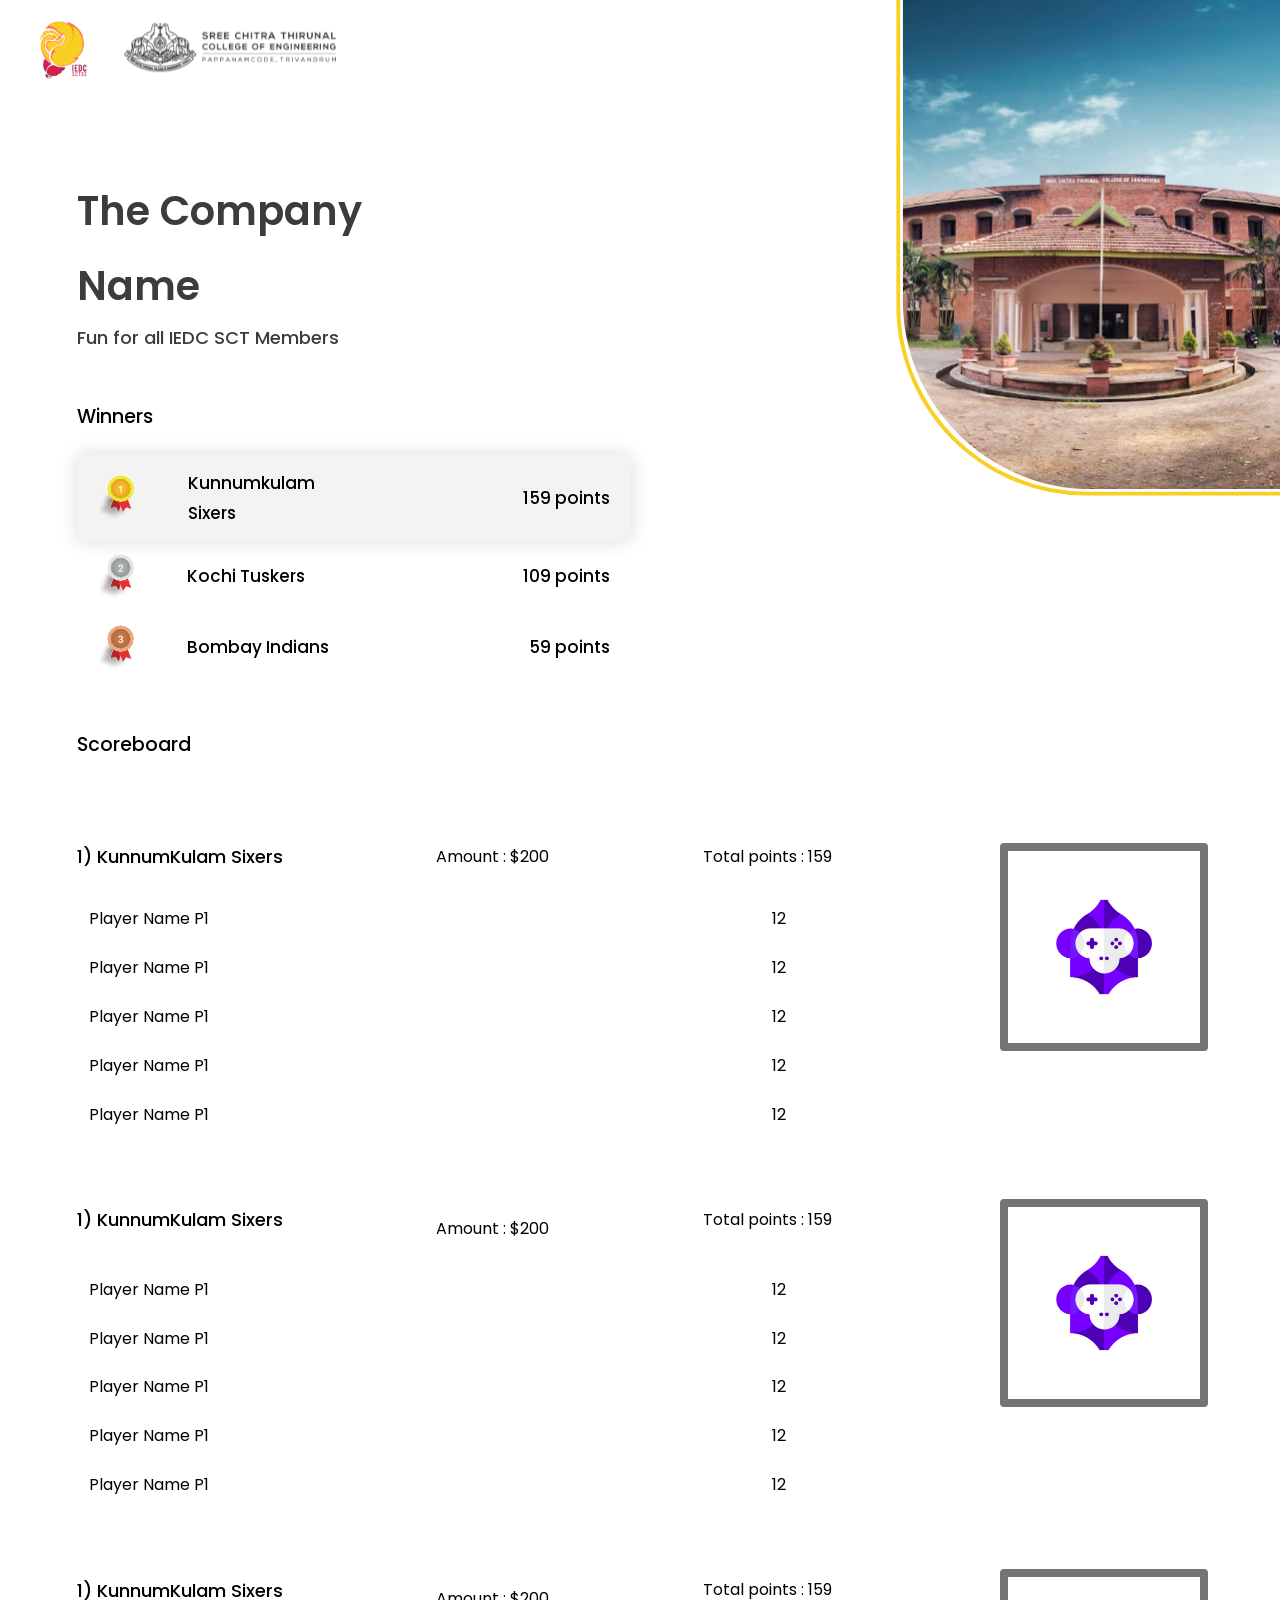
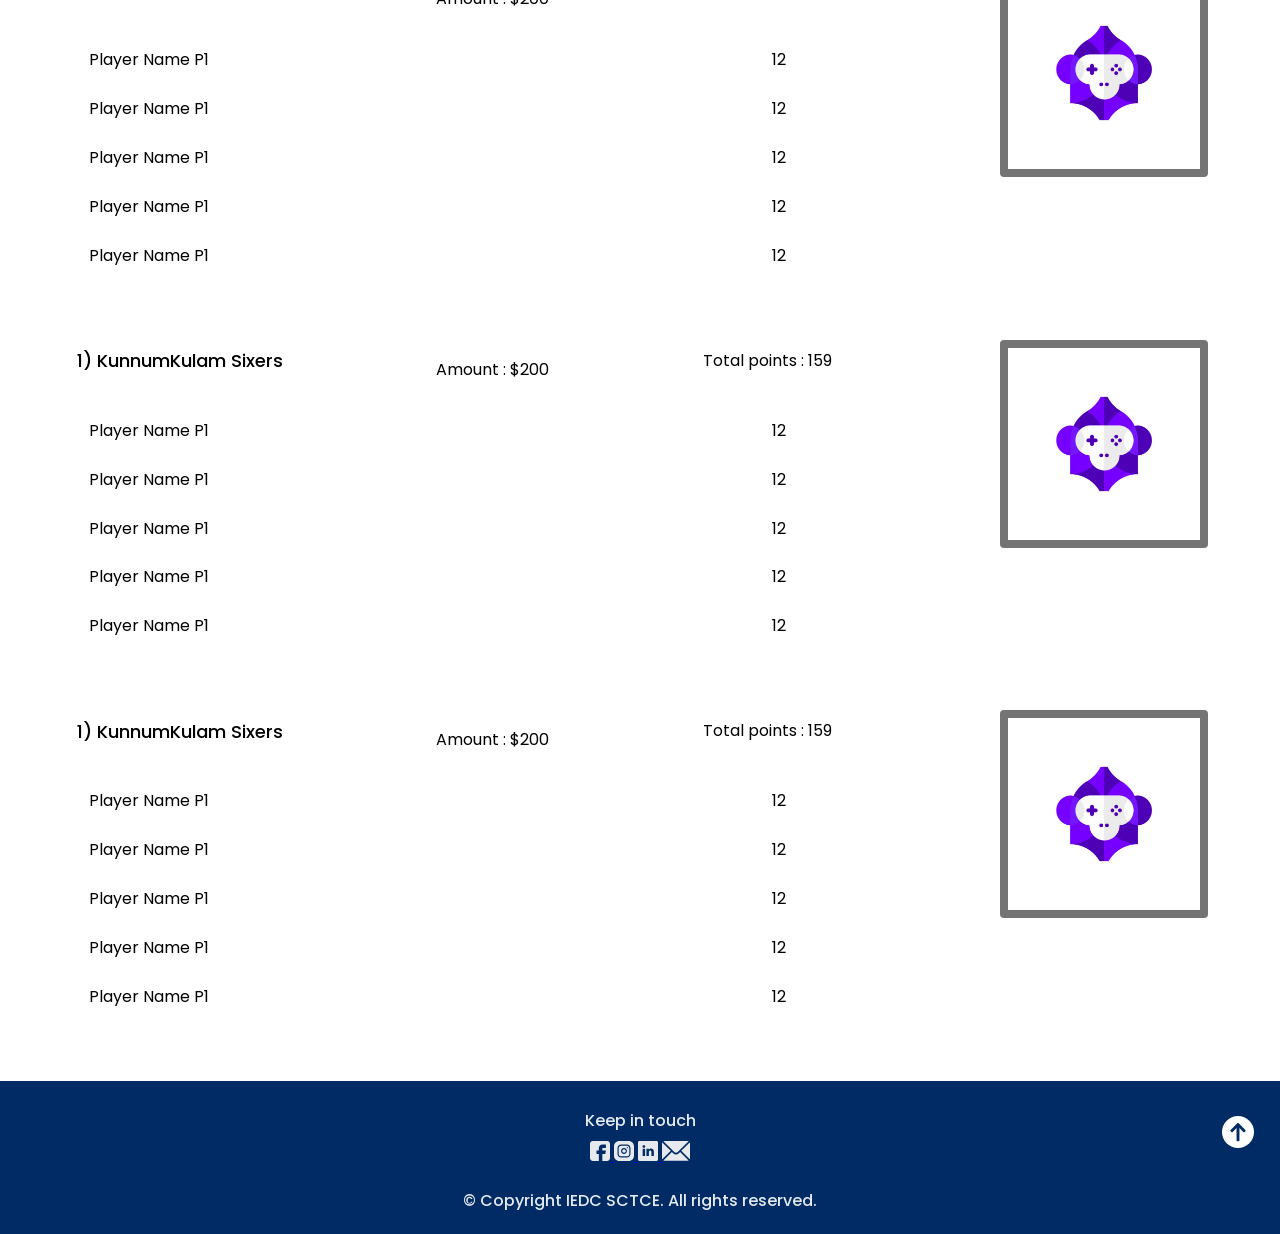
==== index.html @ 6212df5f "Update index.html" ====
<!DOCTYPE html>
<html lang="en">
  <head>
    <meta charset="UTF-8" />
    <meta http-equiv="X-UA-Compatible" content="IE=edge" />
    <meta name="viewport" content="width=device-width, initial-scale=1.0" />
    <title>IEDC</title>
    <link rel="stylesheet" href="style.css" />
    <link rel="icon" href="images\IEDC NEW LOGO 1.svg" type="image/x-icon" />
    <!-- <link href="https://fonts.googleapis.com/icon?family=Material+Icons" rel="stylesheet"> -->
  </head>
  <body>
    <img src="images/phone-college.svg" class="college" />
    <img src="images/college.svg" class="college1" />
    <div class="logo-top" id="page-top">
      <a href="https://iedcsctce.org/">
        <img src="images/IEDC NEW LOGO 1.svg" class="iedc" />
      </a>
      <a href="https://www.sctce.ac.in/">
        <img src="images/sctce_logo.svg" class="sct-black" />
      </a>
      <a href="https://www.sctce.ac.in/">
        <img src="images/sct-white.svg" class="sct-white" />
      </a>
    </div>
    <div>
      <p class="main-title">The Company <br> Name</p>
      <p class="sub-title">Fun for all IEDC SCT Members</p>
    </div>
    <div class="prize">
      <p class="title">Winners</p>
      <div class="positions">
        <div class="img-name">
          <img src="images/first.svg" />
          <p class="team-name">Kunnumkulam Sixers</p>
        </div>
        <p class="team-points">159 points</p>
      </div>
      <div class="positions2">
        <div class="img-name">
          <img src="images/second.svg" />
          <p class="team-name">Kochi Tuskers</p>
        </div>
        <p class="team-points">109 points</p>
      </div>
      <div class="positions2">
        <div class="img-name">
          <img src="images/third.svg" />
          <p class="team-name">Bombay Indians</p>
        </div>
        <p class="team-points">59 points</p>
      </div>
    </div>
    <div class="scoreboard">
      <p class="title2" style="margin-bottom: 6%">Scoreboard</p>
      <div class="teams">
        <div class="team-header">
          <img src="images/teamlogo1.png" class="team-logo" />
          <div class="header-text">
            <p class="team-header-title">1) KunnumKulam Sixers</p>
            <p class="team-header-text">Amount : $200</p>
            <p class="team-header-text">Total points : 159</p>
          </div>
        </div>
        <div class="players">
          <div class="player">
            <p>Player Name P1</p>
            <p class="player-text">12</p>
          </div>
          <div class="player">
            <p>Player Name P1</p>
            <p class="player-text">12</p>
          </div>
          <div class="player">
            <p>Player Name P1</p>
            <p class="player-text">12</p>
          </div>
          <div class="player">
            <p>Player Name P1</p>
            <p class="player-text">12</p>
          </div>
          <div class="player">
            <p>Player Name P1</p>
            <p class="player-text">12</p>
          </div>
        </div>
      </div>
      <div class="teams">
        <div class="team-header">
          <img src="images/teamlogo1.png" class="team-logo" />
          <div class="header-text">
            <p class="team-header-title">1) KunnumKulam Sixers</p>
            <p class="team-header-text" style="margin-top: 2vh">
              Amount : $200
            </p>
            <p class="team-header-text">Total points : 159</p>
          </div>
        </div>
        <div class="players">
          <div class="player">
            <p>Player Name P1</p>
            <p class="player-text">12</p>
          </div>
          <div class="player">
            <p>Player Name P1</p>
            <p class="player-text">12</p>
          </div>
          <div class="player">
            <p>Player Name P1</p>
            <p class="player-text">12</p>
          </div>
          <div class="player">
            <p>Player Name P1</p>
            <p class="player-text">12</p>
          </div>
          <div class="player">
            <p>Player Name P1</p>
            <p class="player-text">12</p>
          </div>
        </div>
      </div>
      <div class="teams">
        <div class="team-header">
          <img src="images/teamlogo1.png" class="team-logo" />
          <div class="header-text">
            <p class="team-header-title">1) KunnumKulam Sixers</p>
            <p class="team-header-text" style="margin-top: 2vh">
              Amount : $200
            </p>
            <p class="team-header-text">Total points : 159</p>
          </div>
        </div>
        <div class="players">
          <div class="player">
            <p>Player Name P1</p>
            <p class="player-text">12</p>
          </div>
          <div class="player">
            <p>Player Name P1</p>
            <p class="player-text">12</p>
          </div>
          <div class="player">
            <p>Player Name P1</p>
            <p class="player-text">12</p>
          </div>
          <div class="player">
            <p>Player Name P1</p>
            <p class="player-text">12</p>
          </div>
          <div class="player">
            <p>Player Name P1</p>
            <p class="player-text">12</p>
          </div>
        </div>
      </div>
      <div class="teams">
        <div class="team-header">
          <img src="images/teamlogo1.png" class="team-logo" />
          <div class="header-text">
            <p class="team-header-title">1) KunnumKulam Sixers</p>
            <p class="team-header-text" style="margin-top: 2vh">
              Amount : $200
            </p>
            <p class="team-header-text">Total points : 159</p>
          </div>
        </div>
        <div class="players">
          <div class="player">
            <p>Player Name P1</p>
            <p class="player-text">12</p>
          </div>
          <div class="player">
            <p>Player Name P1</p>
            <p class="player-text">12</p>
          </div>
          <div class="player">
            <p>Player Name P1</p>
            <p class="player-text">12</p>
          </div>
          <div class="player">
            <p>Player Name P1</p>
            <p class="player-text">12</p>
          </div>
          <div class="player">
            <p>Player Name P1</p>
            <p class="player-text">12</p>
          </div>
        </div>
      </div>
      <div class="teams">
        <div class="team-header">
          <img src="images/teamlogo1.png" class="team-logo" />
          <div class="header-text">
            <p class="team-header-title">1) KunnumKulam Sixers</p>
            <p class="team-header-text" style="margin-top: 2vh">
              Amount : $200
            </p>
            <p class="team-header-text">Total points : 159</p>
          </div>
        </div>
        <div class="players">
          <div class="player">
            <p>Player Name P1</p>
            <p class="player-text">12</p>
          </div>
          <div class="player">
            <p>Player Name P1</p>
            <p class="player-text">12</p>
          </div>
          <div class="player">
            <p>Player Name P1</p>
            <p class="player-text">12</p>
          </div>
          <div class="player">
            <p>Player Name P1</p>
            <p class="player-text">12</p>
          </div>
          <div class="player">
            <p>Player Name P1</p>
            <p class="player-text">12</p>
          </div>
        </div>
      </div>
    </div>
    <div class="footer">
      <div>
        <p class="footer-title">Keep in touch</p>
        <div class="contact-icons">
          <!-- <span class="material-icons">email</span> -->
          <a href="https://www.facebook.com/iedcsctce/">
            <img src="images/fb-icon.svg" class="facebook" />
          </a>
          <a href="https://www.instagram.com/iedc_sctce/">
            <img src="images/ig-icon.svg" class="instagram" />
          </a>
          <a href="https://www.linkedin.com/company/iedcsctce/">
            <img src="images/linkedin-icon.svg" class="linked-in" />
          </a>
          <a href="##">
            <img src="images/mail-icon.svg" class="mail" />
          </a>
        </div>
        <a href="#page-top"
          ><img src="images/back-to-top.svg" class="back-to-top"
        /></a>
        <p class="footer-title">© Copyright IEDC SCTCE. All rights reserved.</p>
      </div>
    </div>
  </body>
</html>
---- style.css ----
@import url("https://fonts.googleapis.com/css2?family=Poppins:wght@400;500&display=swap");
@import url("https://fonts.googleapis.com/css2?family=Open+Sans&family=Poppins:wght@300&display=swap");
* {
  margin: 0px;
  font-family: Poppins;
}
.college1 {
  display: block;
  width: 30%;
  height: auto;
  float: right;
}
.college {
  display: none;
}
.sct-white {
  display: none;
}
.sct-black {
  display: block;
  width: 20vw;
  height: auto;
}
.logo-top {
  display: flex;
  align-items: center;
  margin-left: 2%;
}
.iedc {
  width: 6vw;
  height: auto;
}
.main-title {
  margin-left: 6%;
  font-style: normal;
  font-weight: 600;
  font-size: 40px;
  line-height: 75px;
  color: #3c3c3c;
  margin-top: 5%;
}
.sub-title {
  font-family: Poppins;
  font-style: normal;
  font-weight: 500;
  font-size: 18px;
  line-height: 27px;
  margin-left: 6%;
  margin-top: 0%;
  color: #3c3c3c;
}

.prize {
  margin-left: 6%;
  margin-top: 4%;
}
.title {
  font-style: normal;
  font-weight: 500;
  font-size: 1.5vw;
  margin-bottom: 2%;
}
.img-name {
  display: flex;
  align-items: center;
  gap: 3vw;
}
.positions {
  display: flex;
  align-items: center;
  background: #f3f3f3;
  box-shadow: 0px 0px 19px rgba(0, 0, 0, 0.15);
  border-radius: 7px;
  padding: 13px 21px;
  justify-content: space-between;
  width: 40vw;
}
.positions2 {
  display: flex;
  align-items: center;
  padding: 13px 21px;
  justify-content: space-between;
  width: 40vw;
}
.team-name {
  margin-left: 6%;
  min-width: 12vw;
  font-style: normal;
  font-weight: 500;
  font-size: 17px;
  line-height: 30px;
  color: #000000;
}
.team-points {
  margin-left: 30%;
  font-style: normal;
  font-weight: 500;
  font-size: 17px;
  line-height: 30px;
  color: #000000;
}
.scoreboard {
  margin-left: 6%;
}
.title2 {
  font-style: normal;
  font-weight: 500;
  font-size: 1.5vw;
  line-height: 52px;
  margin-top: 3%;
}
.team-logo {
  width: 15vw;
  height: auto;
  border: 8px solid #747474;
  border-radius: 4px;
  float: right;
  margin-right: 6%;
}
.team-header {
  gap: 5vw;
}
.team-header-title {
  font-style: normal;
  font-weight: 500;
  font-size: 18px;
  line-height: 27px;
  /* width: 45vw; */
  /* overflow-wrap: break-word; */
}
.team-header-text {
  font-style: normal;
  font-weight: normal;
  font-size: 16px;
  line-height: 24px;
}
.header-text {
  display: flex;
  align-items: center;
}
.team-header-text {
  margin-left: 12vw;
}
.teams {
  margin-bottom: 6%;
}
.players {
  margin-top: 3%;
  margin-left: 1%;
}
.player {
  display: flex;
  margin-bottom: 2%;
}
.player-text {
  margin-left: 44vw;
}
.footer {
  background: #002b64;
  text-align: center;
  padding-top: 0.5%;
  padding-bottom: 2%;
}
.footer-title {
  font-style: normal;
  font-weight: 500;
  font-size: vw;
  line-height: 15px;
  color: #ffffff;
  margin-top: 2%;
  opacity: 0.9;
}
.contact-icons {
  margin-top: 1%;
  opacity: 0.9;
}
.back-to-top {
  float: right;
  width: 2.5%;
  height: auto;
  margin-right: 2%;
  margin-top: -4%;
}

@media screen and (max-width: 600px) {
  * {
    margin: 0px;
    font-family: Poppins;
  }
  .college {
    width: 100vw;
    display: unset;
  }
  .college1 {
    display: none;
  }
  .sct-black {
    display: none;
  }
  .sct-white {
    display: block;
  }
  .iedc {
    width: 16vw;
    height: auto;
  }
  .sct-white {
    width: 49vw;
    height: auto;
  }
  .logo-top {
    display: flex;
    position: absolute;
    top: 0px;
    justify-content: center;
    width: 100vw;
    margin-top: 2%;
    align-items: center;
  }
  .main-title {
    font-family: "Open Sans", sans-serif;
    font-style: normal;
    font-weight: 600;
    font-size: 8vw;
    line-height: 60px;
    color: white;
    position: absolute;
    top: 21%;
    opacity: 0.95;
    left: 6%;
    right: 6%;
    max-width: 500px;
  }
  .sub-title {
    font-style: normal;
    font-weight: 450;
    font-size: 4.5vw;
    line-height: 27px;
    color: white;
    position: absolute;
    top: 43%;
    opacity: 0.85;
    left: 6%;
    right: 6%;
    max-width: 500px;
  }
  .prize {
    margin-left: 6%;
    margin-right: 6%;
  }
  .title {
    font-style: normal;
    font-weight: 550;
    font-size: 5.5vw;
    line-height: 30px;
    margin-top: 8%;
  }
  .positions {
    margin-top: 6%;
    display: flex;
    align-items: center;
    justify-content: space-between;
    background: #f3f3f3;
    font-style: normal;
    font-weight: 500;
    font-size: 4vw;
    line-height: 30px;
    background: #f3f3f3;
    box-shadow: 0px 0px 19px rgba(0, 0, 0, 0.15);
    border-radius: 7px;
    padding: 5% 4%;
    width: unset;
  }
  .img-name {
    display: flex;
    align-items: center;
  }
  .positions2 {
    margin-top: 6%;
    display: flex;
    align-items: center;
    justify-content: space-between;
    font-style: normal;
    font-weight: 500;
    font-size: 4vw;
    line-height: 30px;
    padding: 5% 4%;
    width: unset;
  }
  .team-name {
    margin-left: 30px;
    max-width: 47vw;
  }
  .team-points {
    min-width: unset;
    margin-left: unset;
  }

  .scoreboard {
    margin: 6% 6% 0% 6%;
  }
  .title2 {
    font-style: normal;
    font-weight: 500;
    font-size: 5.5vw;
    line-height: 52px;
  }
  .teams {
    margin-bottom: 9%;
  }
  .team-header {
    display: flex;
    gap: 5vw;
  }
  .team-logo {
    width: 33vw;
    height: auto;
    border: 8px solid #747474;
    border-radius: 4px;
    float: unset;
    margin-right: unset;
  }

  .team-header-title {
    font-style: normal;
    font-weight: 500;
    font-size: 18px;
    line-height: 27px;
    width: 45vw;
    overflow-wrap: break-word;
  }
  .team-header-text {
    font-style: normal;
    font-weight: normal;
    font-size: 16px;
    line-height: 24px;
    margin-left: unset;
    margin-top: 2vh;
  }
  .header-text {
    float: unset;
    display: unset;
  }
  .players {
    margin: 6% 8% 0% 0%;
  }
  .player {
    font-style: normal;
    font-weight: normal;
    font-size: 16px;
    line-height: 24px;
    display: flex;
    justify-content: space-between;
    margin-bottom: 2vh;
  }
  .player-text {
    margin-left: unset;
  }
  .footer {
    width: 100vw;
    background: #002b64;
    text-align: center;
    padding-top: 1%;
    padding-bottom: 6%;
  }
  .footer-title {
    font-style: normal;
    font-weight: 500;
    font-size: vw;
    line-height: 15px;
    color: #ffffff;
    margin-top: 6%;
    opacity: 0.9;
  }
  .contact-icons {
    margin-top: 2%;
    opacity: 0.9;
  }
  .back-to-top {
    float: right;
    width: 7%;
    height: auto;
    margin-right: 3%;
    margin-top: -17%;
  }
  .facebook {
    width: 6vw;
    height: auto;
  }
  .instagram {
    width: 6vw;
    height: auto;
  }
  .linked-in {
    width: 6vw;
    height: auto;
  }
  .mail {
    width: 8vw;
    height: auto;
  }
}
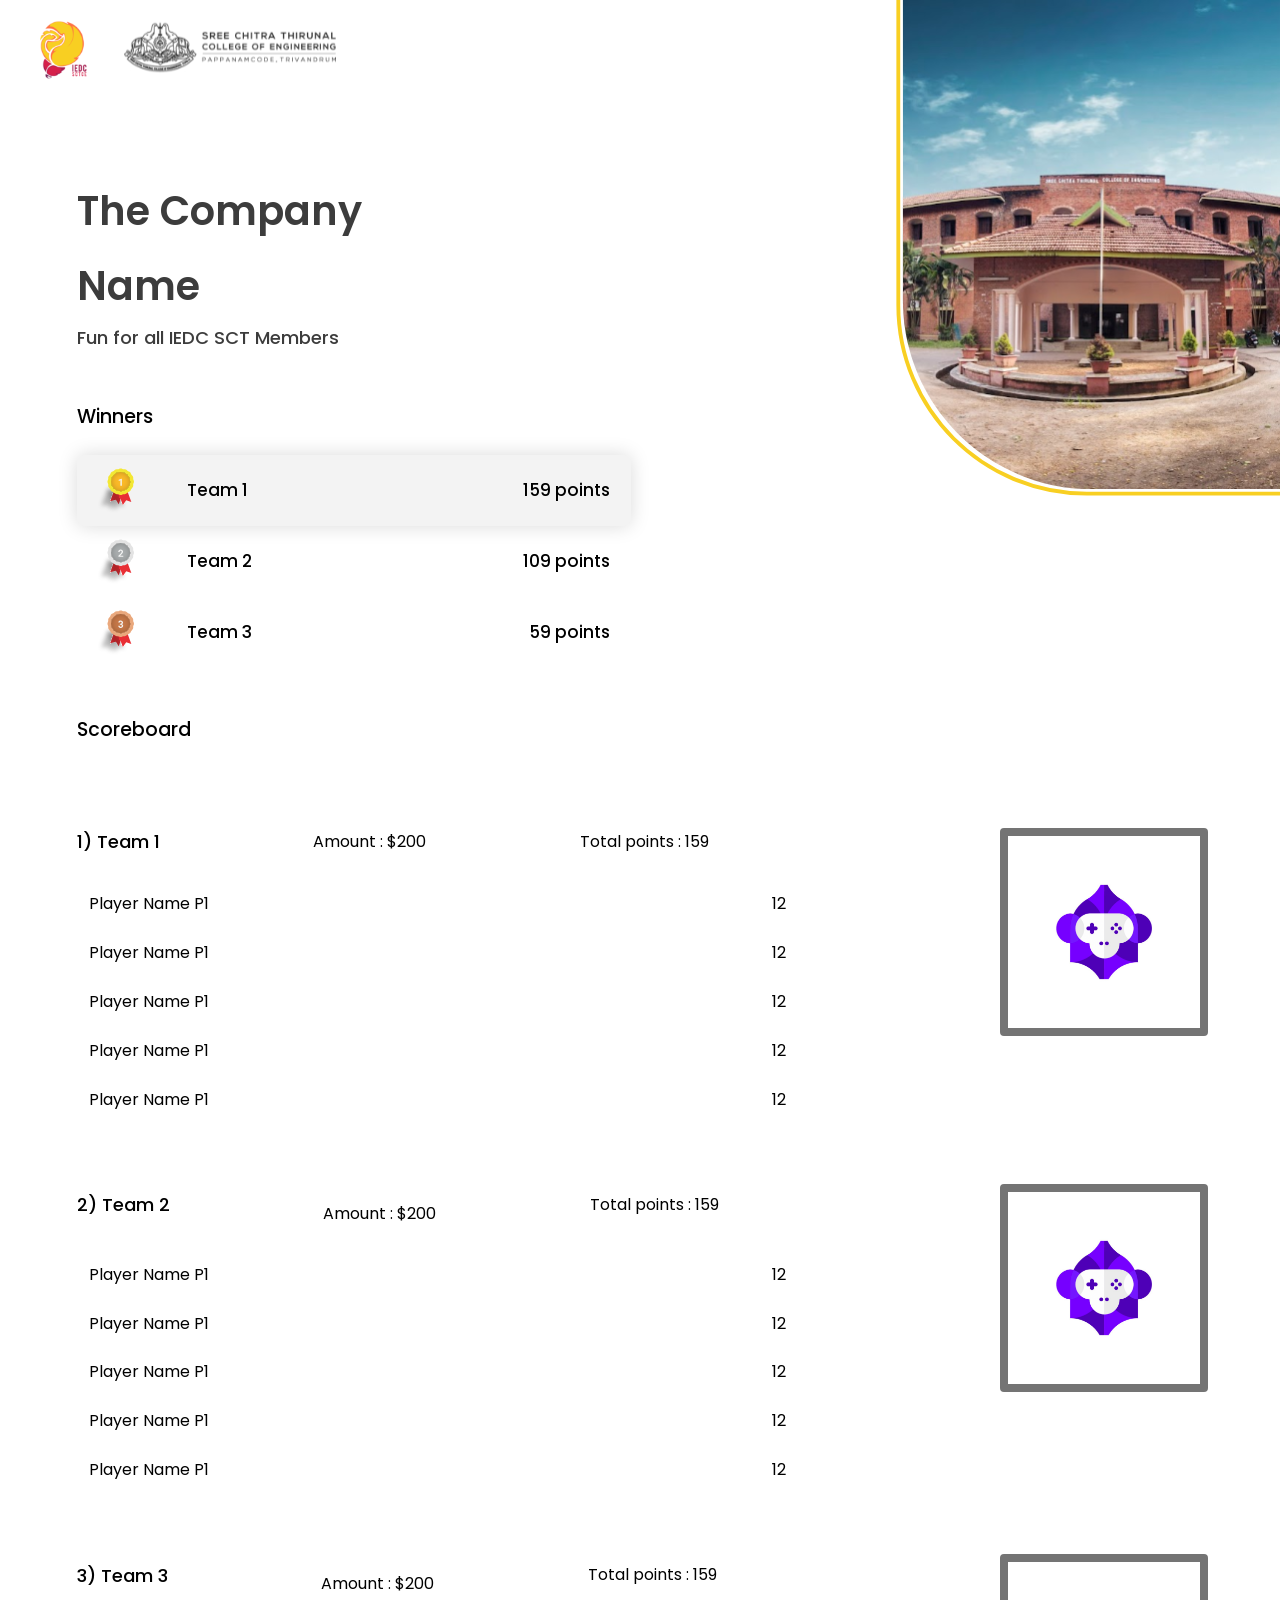
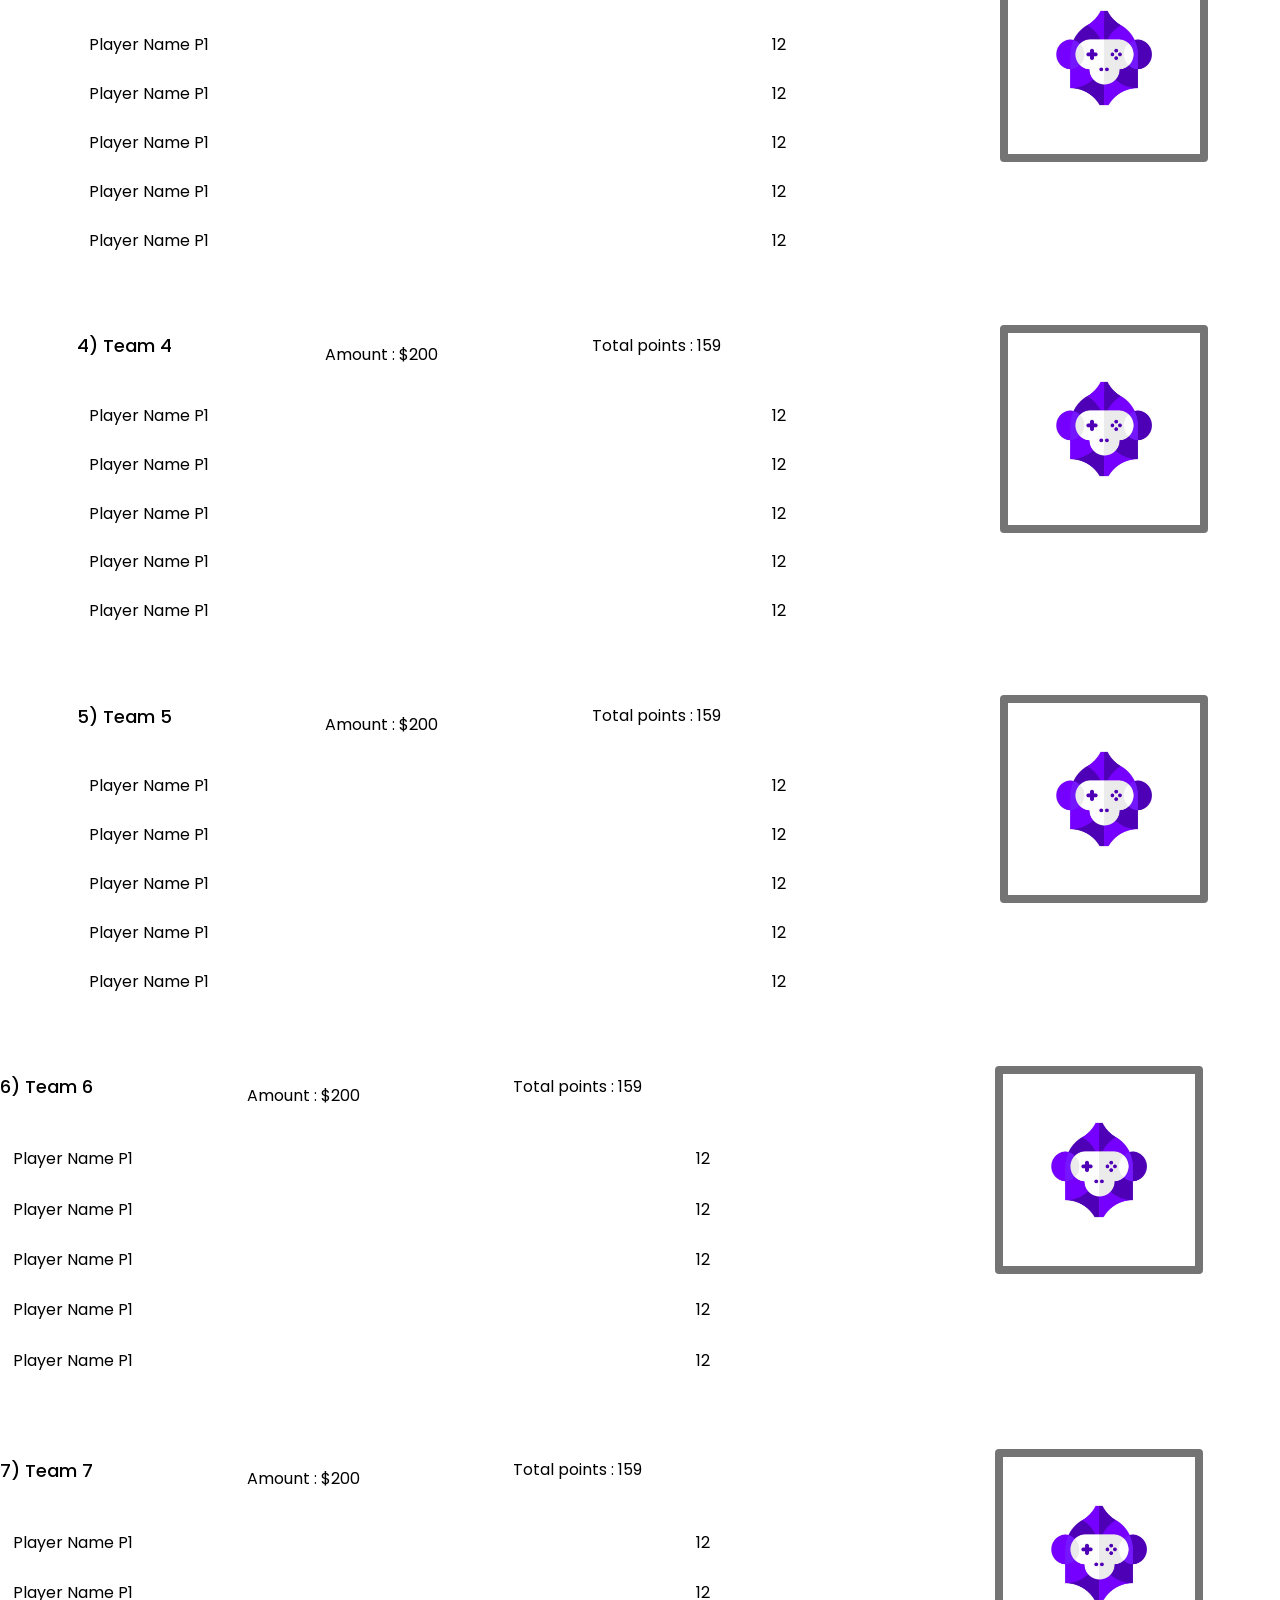
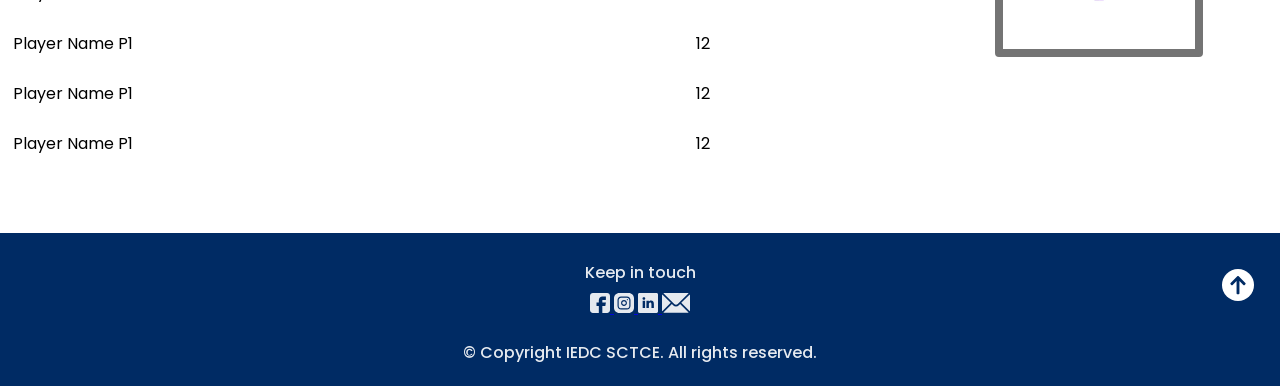
==== commit acb2fd22: "Update index.html" ====
--- a/index.html
+++ b/index.html
@@ -32,21 +32,21 @@
       <div class="positions">
         <div class="img-name">
           <img src="images/first.svg" />
-          <p class="team-name">Kunnumkulam Sixers</p>
+          <p class="team-name">Team 1</p>
         </div>
         <p class="team-points">159 points</p>
       </div>
       <div class="positions2">
         <div class="img-name">
           <img src="images/second.svg" />
-          <p class="team-name">Kochi Tuskers</p>
+          <p class="team-name">Team 2</p>
         </div>
         <p class="team-points">109 points</p>
       </div>
       <div class="positions2">
         <div class="img-name">
           <img src="images/third.svg" />
-          <p class="team-name">Bombay Indians</p>
+          <p class="team-name">Team 3</p>
         </div>
         <p class="team-points">59 points</p>
       </div>
@@ -57,7 +57,7 @@
         <div class="team-header">
           <img src="images/teamlogo1.png" class="team-logo" />
           <div class="header-text">
-            <p class="team-header-title">1) KunnumKulam Sixers</p>
+            <p class="team-header-title">1) Team 1</p>
             <p class="team-header-text">Amount : $200</p>
             <p class="team-header-text">Total points : 159</p>
           </div>
@@ -89,109 +89,179 @@
         <div class="team-header">
           <img src="images/teamlogo1.png" class="team-logo" />
           <div class="header-text">
-            <p class="team-header-title">1) KunnumKulam Sixers</p>
-            <p class="team-header-text" style="margin-top: 2vh">
-              Amount : $200
-            </p>
-            <p class="team-header-text">Total points : 159</p>
-          </div>
-        </div>
-        <div class="players">
-          <div class="player">
-            <p>Player Name P1</p>
-            <p class="player-text">12</p>
-          </div>
-          <div class="player">
-            <p>Player Name P1</p>
-            <p class="player-text">12</p>
-          </div>
-          <div class="player">
-            <p>Player Name P1</p>
-            <p class="player-text">12</p>
-          </div>
-          <div class="player">
-            <p>Player Name P1</p>
-            <p class="player-text">12</p>
-          </div>
-          <div class="player">
-            <p>Player Name P1</p>
-            <p class="player-text">12</p>
-          </div>
-        </div>
-      </div>
-      <div class="teams">
-        <div class="team-header">
-          <img src="images/teamlogo1.png" class="team-logo" />
-          <div class="header-text">
-            <p class="team-header-title">1) KunnumKulam Sixers</p>
-            <p class="team-header-text" style="margin-top: 2vh">
-              Amount : $200
-            </p>
-            <p class="team-header-text">Total points : 159</p>
-          </div>
-        </div>
-        <div class="players">
-          <div class="player">
-            <p>Player Name P1</p>
-            <p class="player-text">12</p>
-          </div>
-          <div class="player">
-            <p>Player Name P1</p>
-            <p class="player-text">12</p>
-          </div>
-          <div class="player">
-            <p>Player Name P1</p>
-            <p class="player-text">12</p>
-          </div>
-          <div class="player">
-            <p>Player Name P1</p>
-            <p class="player-text">12</p>
-          </div>
-          <div class="player">
-            <p>Player Name P1</p>
-            <p class="player-text">12</p>
-          </div>
-        </div>
-      </div>
-      <div class="teams">
-        <div class="team-header">
-          <img src="images/teamlogo1.png" class="team-logo" />
-          <div class="header-text">
-            <p class="team-header-title">1) KunnumKulam Sixers</p>
-            <p class="team-header-text" style="margin-top: 2vh">
-              Amount : $200
-            </p>
-            <p class="team-header-text">Total points : 159</p>
-          </div>
-        </div>
-        <div class="players">
-          <div class="player">
-            <p>Player Name P1</p>
-            <p class="player-text">12</p>
-          </div>
-          <div class="player">
-            <p>Player Name P1</p>
-            <p class="player-text">12</p>
-          </div>
-          <div class="player">
-            <p>Player Name P1</p>
-            <p class="player-text">12</p>
-          </div>
-          <div class="player">
-            <p>Player Name P1</p>
-            <p class="player-text">12</p>
-          </div>
-          <div class="player">
-            <p>Player Name P1</p>
-            <p class="player-text">12</p>
-          </div>
-        </div>
-      </div>
-      <div class="teams">
-        <div class="team-header">
-          <img src="images/teamlogo1.png" class="team-logo" />
-          <div class="header-text">
-            <p class="team-header-title">1) KunnumKulam Sixers</p>
+            <p class="team-header-title">2) Team 2</p>
+            <p class="team-header-text" style="margin-top: 2vh">
+              Amount : $200
+            </p>
+            <p class="team-header-text">Total points : 159</p>
+          </div>
+        </div>
+        <div class="players">
+          <div class="player">
+            <p>Player Name P1</p>
+            <p class="player-text">12</p>
+          </div>
+          <div class="player">
+            <p>Player Name P1</p>
+            <p class="player-text">12</p>
+          </div>
+          <div class="player">
+            <p>Player Name P1</p>
+            <p class="player-text">12</p>
+          </div>
+          <div class="player">
+            <p>Player Name P1</p>
+            <p class="player-text">12</p>
+          </div>
+          <div class="player">
+            <p>Player Name P1</p>
+            <p class="player-text">12</p>
+          </div>
+        </div>
+      </div>
+      <div class="teams">
+        <div class="team-header">
+          <img src="images/teamlogo1.png" class="team-logo" />
+          <div class="header-text">
+            <p class="team-header-title">3) Team 3</p>
+            <p class="team-header-text" style="margin-top: 2vh">
+              Amount : $200
+            </p>
+            <p class="team-header-text">Total points : 159</p>
+          </div>
+        </div>
+        <div class="players">
+          <div class="player">
+            <p>Player Name P1</p>
+            <p class="player-text">12</p>
+          </div>
+          <div class="player">
+            <p>Player Name P1</p>
+            <p class="player-text">12</p>
+          </div>
+          <div class="player">
+            <p>Player Name P1</p>
+            <p class="player-text">12</p>
+          </div>
+          <div class="player">
+            <p>Player Name P1</p>
+            <p class="player-text">12</p>
+          </div>
+          <div class="player">
+            <p>Player Name P1</p>
+            <p class="player-text">12</p>
+          </div>
+        </div>
+      </div>
+      <div class="teams">
+        <div class="team-header">
+          <img src="images/teamlogo1.png" class="team-logo" />
+          <div class="header-text">
+            <p class="team-header-title">4) Team 4</p>
+            <p class="team-header-text" style="margin-top: 2vh">
+              Amount : $200
+            </p>
+            <p class="team-header-text">Total points : 159</p>
+          </div>
+        </div>
+        <div class="players">
+          <div class="player">
+            <p>Player Name P1</p>
+            <p class="player-text">12</p>
+          </div>
+          <div class="player">
+            <p>Player Name P1</p>
+            <p class="player-text">12</p>
+          </div>
+          <div class="player">
+            <p>Player Name P1</p>
+            <p class="player-text">12</p>
+          </div>
+          <div class="player">
+            <p>Player Name P1</p>
+            <p class="player-text">12</p>
+          </div>
+          <div class="player">
+            <p>Player Name P1</p>
+            <p class="player-text">12</p>
+          </div>
+        </div>
+      </div>
+      <div class="teams">
+        <div class="team-header">
+          <img src="images/teamlogo1.png" class="team-logo" />
+          <div class="header-text">
+            <p class="team-header-title">5) Team 5</p>
+            <p class="team-header-text" style="margin-top: 2vh">
+              Amount : $200
+            </p>
+            <p class="team-header-text">Total points : 159</p>
+          </div>
+        </div>
+        <div class="players">
+          <div class="player">
+            <p>Player Name P1</p>
+            <p class="player-text">12</p>
+          </div>
+          <div class="player">
+            <p>Player Name P1</p>
+            <p class="player-text">12</p>
+          </div>
+          <div class="player">
+            <p>Player Name P1</p>
+            <p class="player-text">12</p>
+          </div>
+          <div class="player">
+            <p>Player Name P1</p>
+            <p class="player-text">12</p>
+          </div>
+          <div class="player">
+            <p>Player Name P1</p>
+            <p class="player-text">12</p>
+          </div>
+        </div>
+      </div>
+    </div>
+    <div class="teams">
+        <div class="team-header">
+          <img src="images/teamlogo1.png" class="team-logo" />
+          <div class="header-text">
+            <p class="team-header-title">6) Team 6</p>
+            <p class="team-header-text" style="margin-top: 2vh">
+              Amount : $200
+            </p>
+            <p class="team-header-text">Total points : 159</p>
+          </div>
+        </div>
+        <div class="players">
+          <div class="player">
+            <p>Player Name P1</p>
+            <p class="player-text">12</p>
+          </div>
+          <div class="player">
+            <p>Player Name P1</p>
+            <p class="player-text">12</p>
+          </div>
+          <div class="player">
+            <p>Player Name P1</p>
+            <p class="player-text">12</p>
+          </div>
+          <div class="player">
+            <p>Player Name P1</p>
+            <p class="player-text">12</p>
+          </div>
+          <div class="player">
+            <p>Player Name P1</p>
+            <p class="player-text">12</p>
+          </div>
+        </div>
+      </div>
+    </div>
+  <div class="teams">
+        <div class="team-header">
+          <img src="images/teamlogo1.png" class="team-logo" />
+          <div class="header-text">
+            <p class="team-header-title">7) Team 7</p>
             <p class="team-header-text" style="margin-top: 2vh">
               Amount : $200
             </p>
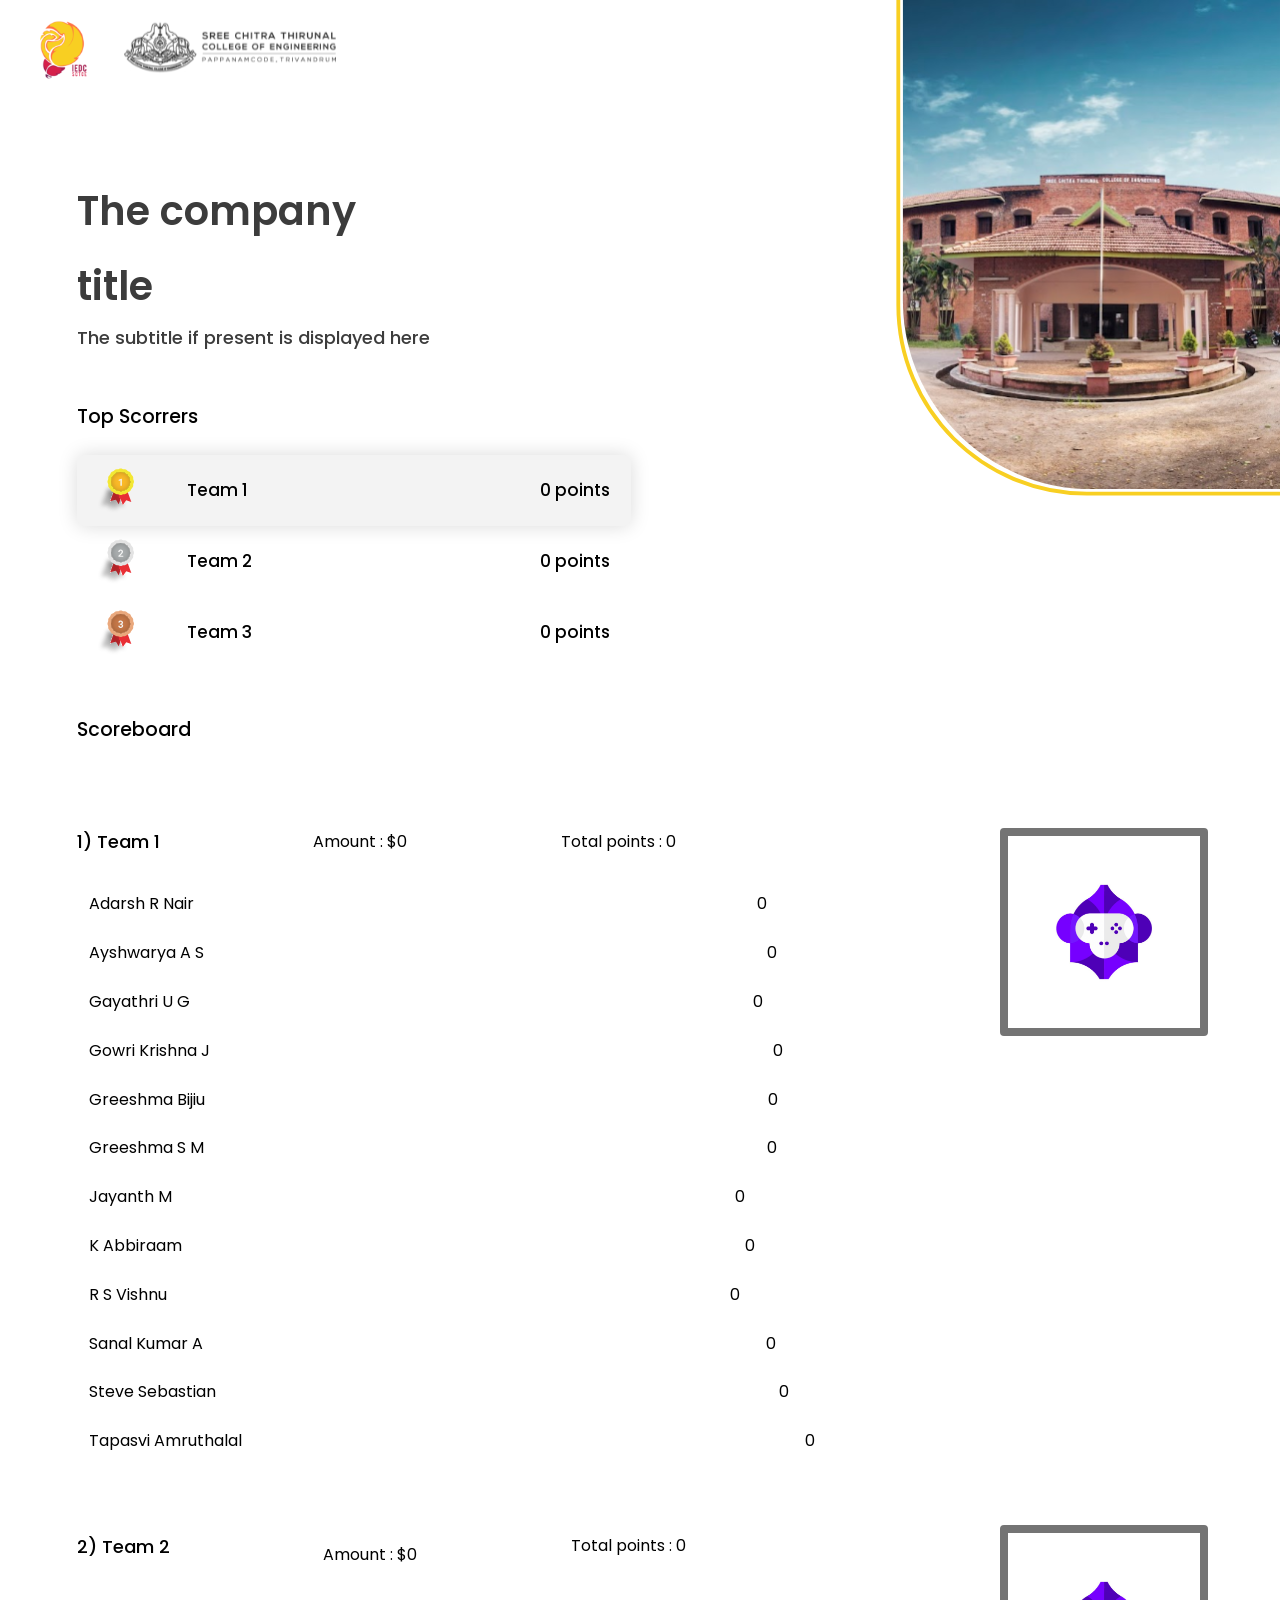
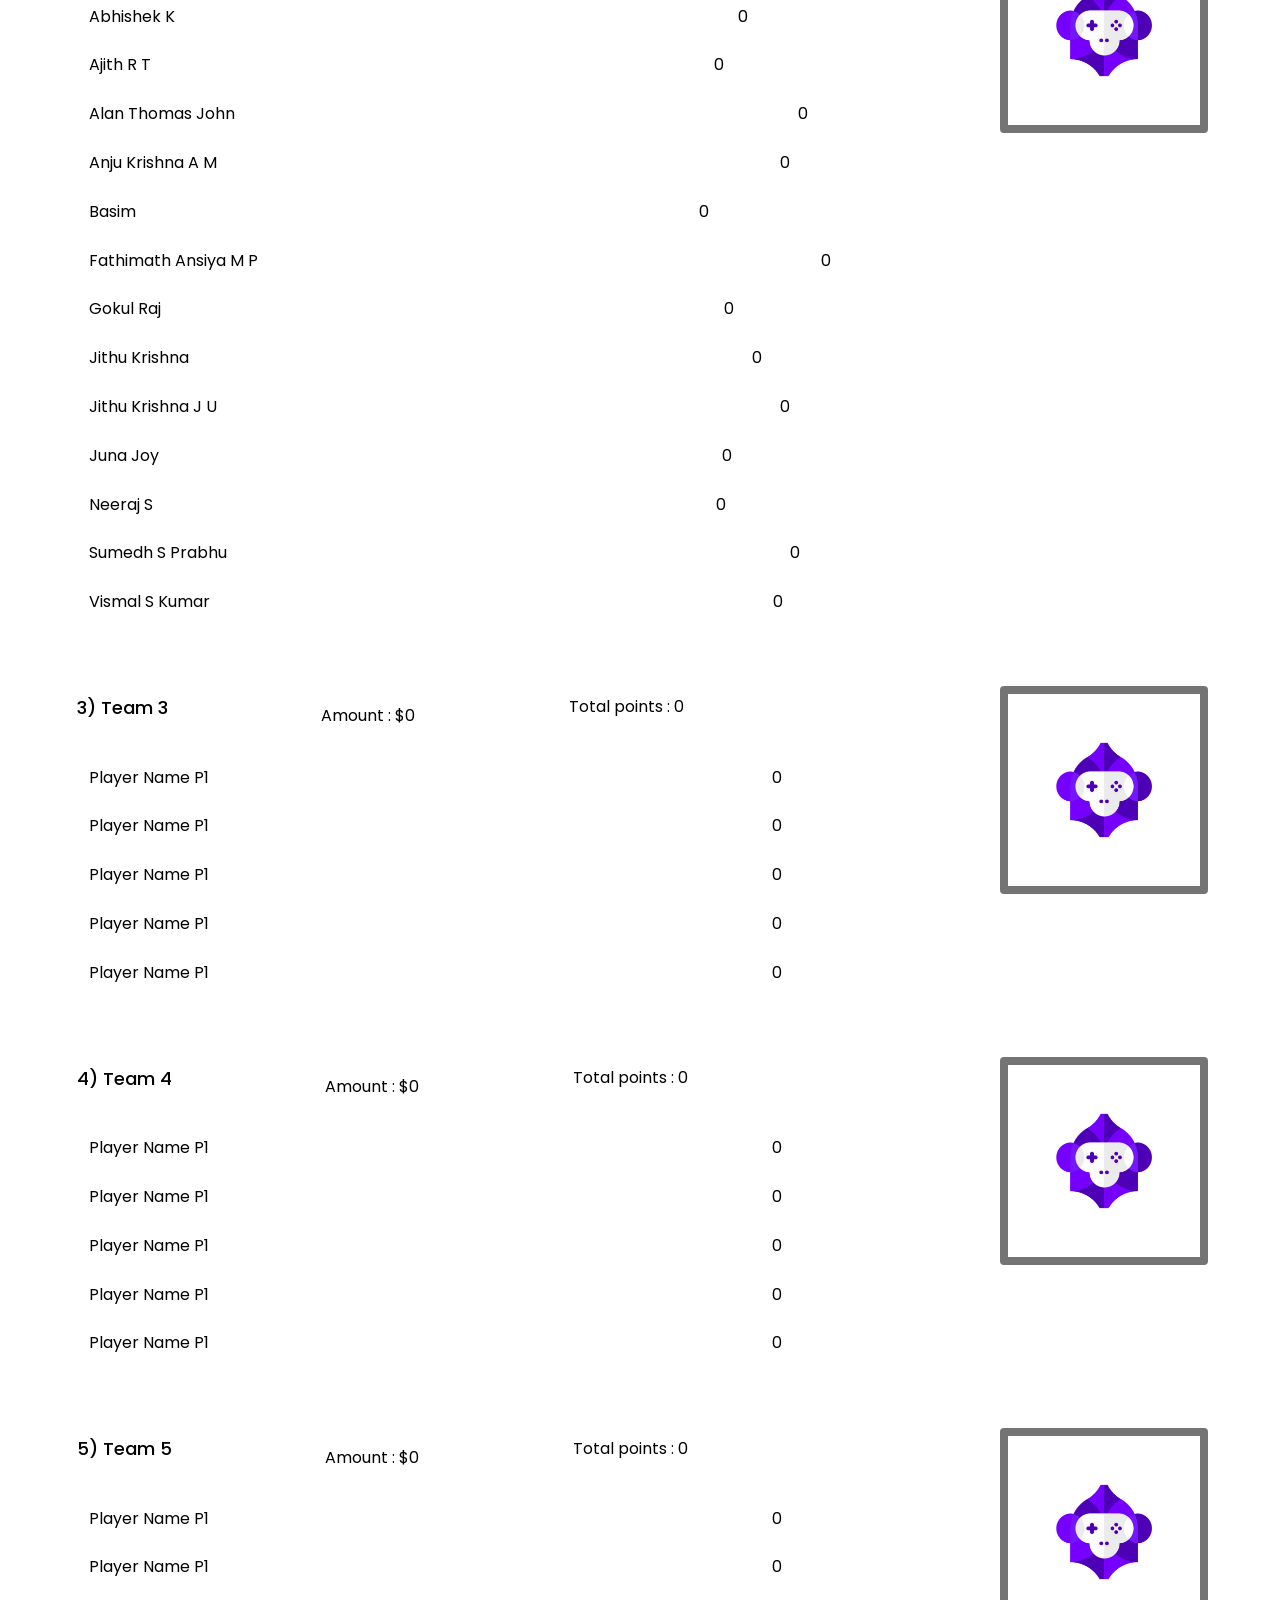
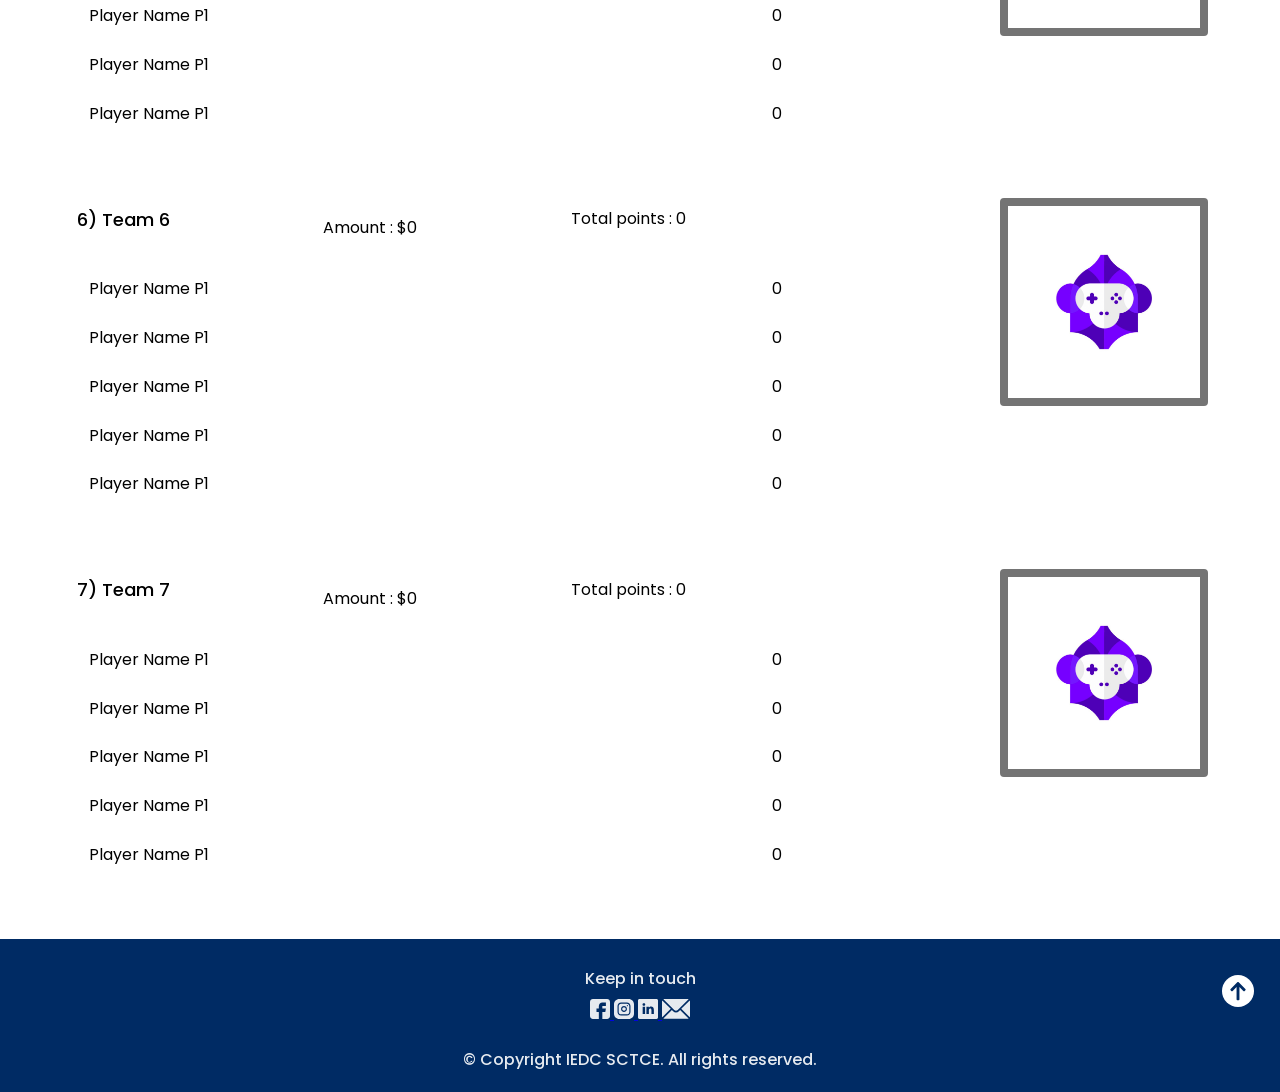
==== commit 9f243a5d: "members updated" ====
--- a/index.html
+++ b/index.html
@@ -24,31 +24,31 @@
       </a>
     </div>
     <div>
-      <p class="main-title">The Company <br> Name</p>
-      <p class="sub-title">Fun for all IEDC SCT Members</p>
+      <p class="main-title">The company<br />title</p>
+      <p class="sub-title">The subtitle if present is displayed here</p>
     </div>
     <div class="prize">
-      <p class="title">Winners</p>
+      <p class="title">Top Scorrers</p>
       <div class="positions">
         <div class="img-name">
           <img src="images/first.svg" />
           <p class="team-name">Team 1</p>
         </div>
-        <p class="team-points">159 points</p>
+        <p class="team-points">0 points</p>
       </div>
       <div class="positions2">
         <div class="img-name">
           <img src="images/second.svg" />
           <p class="team-name">Team 2</p>
         </div>
-        <p class="team-points">109 points</p>
+        <p class="team-points">0 points</p>
       </div>
       <div class="positions2">
         <div class="img-name">
           <img src="images/third.svg" />
           <p class="team-name">Team 3</p>
         </div>
-        <p class="team-points">59 points</p>
+        <p class="team-points">0 points</p>
       </div>
     </div>
     <div class="scoreboard">
@@ -58,30 +58,58 @@
           <img src="images/teamlogo1.png" class="team-logo" />
           <div class="header-text">
             <p class="team-header-title">1) Team 1</p>
-            <p class="team-header-text">Amount : $200</p>
-            <p class="team-header-text">Total points : 159</p>
-          </div>
-        </div>
-        <div class="players">
-          <div class="player">
-            <p>Player Name P1</p>
-            <p class="player-text">12</p>
-          </div>
-          <div class="player">
-            <p>Player Name P1</p>
-            <p class="player-text">12</p>
-          </div>
-          <div class="player">
-            <p>Player Name P1</p>
-            <p class="player-text">12</p>
-          </div>
-          <div class="player">
-            <p>Player Name P1</p>
-            <p class="player-text">12</p>
-          </div>
-          <div class="player">
-            <p>Player Name P1</p>
-            <p class="player-text">12</p>
+            <p class="team-header-text">Amount : $0</p>
+            <p class="team-header-text">Total points : 0</p>
+          </div>
+        </div>
+        <div class="players">
+          <div class="player">
+            <p>Adarsh R Nair</p>
+            <p class="player-text">0</p>
+          </div>
+          <div class="player">
+            <p>Ayshwarya A S</p>
+            <p class="player-text">0</p>
+          </div>
+          <div class="player">
+            <p>Gayathri U G</p>
+            <p class="player-text">0</p>
+          </div>
+          <div class="player">
+            <p>Gowri Krishna J</p>
+            <p class="player-text">0</p>
+          </div>
+          <div class="player">
+            <p>Greeshma Bijiu</p>
+            <p class="player-text">0</p>
+          </div>
+          <div class="player">
+            <p>Greeshma S M</p>
+            <p class="player-text">0</p>
+          </div>
+          <div class="player">
+            <p>Jayanth M</p>
+            <p class="player-text">0</p>
+          </div>
+          <div class="player">
+            <p>K Abbiraam</p>
+            <p class="player-text">0</p>
+          </div>
+          <div class="player">
+            <p>R S Vishnu</p>
+            <p class="player-text">0</p>
+          </div>
+          <div class="player">
+            <p>Sanal Kumar A</p>
+            <p class="player-text">0</p>
+          </div>
+          <div class="player">
+            <p>Steve Sebastian</p>
+            <p class="player-text">0</p>
+          </div>
+          <div class="player">
+            <p>Tapasvi Amruthalal</p>
+            <p class="player-text">0</p>
           </div>
         </div>
       </div>
@@ -91,31 +119,63 @@
           <div class="header-text">
             <p class="team-header-title">2) Team 2</p>
             <p class="team-header-text" style="margin-top: 2vh">
-              Amount : $200
-            </p>
-            <p class="team-header-text">Total points : 159</p>
-          </div>
-        </div>
-        <div class="players">
-          <div class="player">
-            <p>Player Name P1</p>
-            <p class="player-text">12</p>
-          </div>
-          <div class="player">
-            <p>Player Name P1</p>
-            <p class="player-text">12</p>
-          </div>
-          <div class="player">
-            <p>Player Name P1</p>
-            <p class="player-text">12</p>
-          </div>
-          <div class="player">
-            <p>Player Name P1</p>
-            <p class="player-text">12</p>
-          </div>
-          <div class="player">
-            <p>Player Name P1</p>
-            <p class="player-text">12</p>
+              Amount : $0
+            </p>
+            <p class="team-header-text">Total points : 0</p>
+          </div>
+        </div>
+        <div class="players">
+          <div class="player">
+            <p>Abhishek K</p>
+            <p class="player-text">0</p>
+          </div>
+          <div class="player">
+            <p>Ajith R T</p>
+            <p class="player-text">0</p>
+          </div>
+          <div class="player">
+            <p>Alan Thomas John</p>
+            <p class="player-text">0</p>
+          </div>
+          <div class="player">
+            <p>Anju Krishna A M</p>
+            <p class="player-text">0</p>
+          </div>
+          <div class="player">
+            <p>Basim</p>
+            <p class="player-text">0</p>
+          </div>
+          <div class="player">
+            <p>Fathimath Ansiya M P</p>
+            <p class="player-text">0</p>
+          </div>
+          <div class="player">
+            <p>Gokul Raj</p>
+            <p class="player-text">0</p>
+          </div>
+          <div class="player">
+            <p>Jithu Krishna</p>
+            <p class="player-text">0</p>
+          </div>
+          <div class="player">
+            <p>Jithu Krishna J U</p>
+            <p class="player-text">0</p>
+          </div>
+          <div class="player">
+            <p>Juna Joy</p>
+            <p class="player-text">0</p>
+          </div>
+          <div class="player">
+            <p>Neeraj S</p>
+            <p class="player-text">0</p>
+          </div>
+          <div class="player">
+            <p>Sumedh S Prabhu</p>
+            <p class="player-text">0</p>
+          </div>
+          <div class="player">
+            <p>Vismal S Kumar</p>
+            <p class="player-text">0</p>
           </div>
         </div>
       </div>
@@ -125,31 +185,31 @@
           <div class="header-text">
             <p class="team-header-title">3) Team 3</p>
             <p class="team-header-text" style="margin-top: 2vh">
-              Amount : $200
-            </p>
-            <p class="team-header-text">Total points : 159</p>
-          </div>
-        </div>
-        <div class="players">
-          <div class="player">
-            <p>Player Name P1</p>
-            <p class="player-text">12</p>
-          </div>
-          <div class="player">
-            <p>Player Name P1</p>
-            <p class="player-text">12</p>
-          </div>
-          <div class="player">
-            <p>Player Name P1</p>
-            <p class="player-text">12</p>
-          </div>
-          <div class="player">
-            <p>Player Name P1</p>
-            <p class="player-text">12</p>
-          </div>
-          <div class="player">
-            <p>Player Name P1</p>
-            <p class="player-text">12</p>
+              Amount : $0
+            </p>
+            <p class="team-header-text">Total points : 0</p>
+          </div>
+        </div>
+        <div class="players">
+          <div class="player">
+            <p>Player Name P1</p>
+            <p class="player-text">0</p>
+          </div>
+          <div class="player">
+            <p>Player Name P1</p>
+            <p class="player-text">0</p>
+          </div>
+          <div class="player">
+            <p>Player Name P1</p>
+            <p class="player-text">0</p>
+          </div>
+          <div class="player">
+            <p>Player Name P1</p>
+            <p class="player-text">0</p>
+          </div>
+          <div class="player">
+            <p>Player Name P1</p>
+            <p class="player-text">0</p>
           </div>
         </div>
       </div>
@@ -159,31 +219,31 @@
           <div class="header-text">
             <p class="team-header-title">4) Team 4</p>
             <p class="team-header-text" style="margin-top: 2vh">
-              Amount : $200
-            </p>
-            <p class="team-header-text">Total points : 159</p>
-          </div>
-        </div>
-        <div class="players">
-          <div class="player">
-            <p>Player Name P1</p>
-            <p class="player-text">12</p>
-          </div>
-          <div class="player">
-            <p>Player Name P1</p>
-            <p class="player-text">12</p>
-          </div>
-          <div class="player">
-            <p>Player Name P1</p>
-            <p class="player-text">12</p>
-          </div>
-          <div class="player">
-            <p>Player Name P1</p>
-            <p class="player-text">12</p>
-          </div>
-          <div class="player">
-            <p>Player Name P1</p>
-            <p class="player-text">12</p>
+              Amount : $0
+            </p>
+            <p class="team-header-text">Total points : 0</p>
+          </div>
+        </div>
+        <div class="players">
+          <div class="player">
+            <p>Player Name P1</p>
+            <p class="player-text">0</p>
+          </div>
+          <div class="player">
+            <p>Player Name P1</p>
+            <p class="player-text">0</p>
+          </div>
+          <div class="player">
+            <p>Player Name P1</p>
+            <p class="player-text">0</p>
+          </div>
+          <div class="player">
+            <p>Player Name P1</p>
+            <p class="player-text">0</p>
+          </div>
+          <div class="player">
+            <p>Player Name P1</p>
+            <p class="player-text">0</p>
           </div>
         </div>
       </div>
@@ -193,101 +253,99 @@
           <div class="header-text">
             <p class="team-header-title">5) Team 5</p>
             <p class="team-header-text" style="margin-top: 2vh">
-              Amount : $200
-            </p>
-            <p class="team-header-text">Total points : 159</p>
-          </div>
-        </div>
-        <div class="players">
-          <div class="player">
-            <p>Player Name P1</p>
-            <p class="player-text">12</p>
-          </div>
-          <div class="player">
-            <p>Player Name P1</p>
-            <p class="player-text">12</p>
-          </div>
-          <div class="player">
-            <p>Player Name P1</p>
-            <p class="player-text">12</p>
-          </div>
-          <div class="player">
-            <p>Player Name P1</p>
-            <p class="player-text">12</p>
-          </div>
-          <div class="player">
-            <p>Player Name P1</p>
-            <p class="player-text">12</p>
-          </div>
-        </div>
-      </div>
-    </div>
-    <div class="teams">
+              Amount : $0
+            </p>
+            <p class="team-header-text">Total points : 0</p>
+          </div>
+        </div>
+        <div class="players">
+          <div class="player">
+            <p>Player Name P1</p>
+            <p class="player-text">0</p>
+          </div>
+          <div class="player">
+            <p>Player Name P1</p>
+            <p class="player-text">0</p>
+          </div>
+          <div class="player">
+            <p>Player Name P1</p>
+            <p class="player-text">0</p>
+          </div>
+          <div class="player">
+            <p>Player Name P1</p>
+            <p class="player-text">0</p>
+          </div>
+          <div class="player">
+            <p>Player Name P1</p>
+            <p class="player-text">0</p>
+          </div>
+        </div>
+      </div>
+      <div class="teams">
         <div class="team-header">
           <img src="images/teamlogo1.png" class="team-logo" />
           <div class="header-text">
             <p class="team-header-title">6) Team 6</p>
             <p class="team-header-text" style="margin-top: 2vh">
-              Amount : $200
-            </p>
-            <p class="team-header-text">Total points : 159</p>
-          </div>
-        </div>
-        <div class="players">
-          <div class="player">
-            <p>Player Name P1</p>
-            <p class="player-text">12</p>
-          </div>
-          <div class="player">
-            <p>Player Name P1</p>
-            <p class="player-text">12</p>
-          </div>
-          <div class="player">
-            <p>Player Name P1</p>
-            <p class="player-text">12</p>
-          </div>
-          <div class="player">
-            <p>Player Name P1</p>
-            <p class="player-text">12</p>
-          </div>
-          <div class="player">
-            <p>Player Name P1</p>
-            <p class="player-text">12</p>
-          </div>
-        </div>
-      </div>
-    </div>
-  <div class="teams">
+              Amount : $0
+            </p>
+            <p class="team-header-text">Total points : 0</p>
+          </div>
+        </div>
+        <div class="players">
+          <div class="player">
+            <p>Player Name P1</p>
+            <p class="player-text">0</p>
+          </div>
+          <div class="player">
+            <p>Player Name P1</p>
+            <p class="player-text">0</p>
+          </div>
+          <div class="player">
+            <p>Player Name P1</p>
+            <p class="player-text">0</p>
+          </div>
+          <div class="player">
+            <p>Player Name P1</p>
+            <p class="player-text">0</p>
+          </div>
+          <div class="player">
+            <p>Player Name P1</p>
+            <p class="player-text">0</p>
+          </div>
+        </div>
+      </div>
+      <div class="teams">
         <div class="team-header">
           <img src="images/teamlogo1.png" class="team-logo" />
           <div class="header-text">
             <p class="team-header-title">7) Team 7</p>
             <p class="team-header-text" style="margin-top: 2vh">
-              Amount : $200
-            </p>
-            <p class="team-header-text">Total points : 159</p>
-          </div>
-        </div>
-        <div class="players">
-          <div class="player">
-            <p>Player Name P1</p>
-            <p class="player-text">12</p>
-          </div>
-          <div class="player">
-            <p>Player Name P1</p>
-            <p class="player-text">12</p>
-          </div>
-          <div class="player">
-            <p>Player Name P1</p>
-            <p class="player-text">12</p>
-          </div>
-          <div class="player">
-            <p>Player Name P1</p>
-            <p class="player-text">12</p>
-          </div>
-          <div class="player">
-            <p>Player Name P1</p>
-            <p class="player-text">12</p>
+              Amount : $0
+            </p>
+            <p class="team-header-text">Total points : 0</p>
+          </div>
+        </div>
+        <div class="players">
+          <div class="player">
+            <p>Player Name P1</p>
+            <p class="player-text">0</p>
+          </div>
+          <div class="player">
+            <p>Player Name P1</p>
+            <p class="player-text">0</p>
+          </div>
+          <div class="player">
+            <p>Player Name P1</p>
+            <p class="player-text">0</p>
+          </div>
+          <div class="player">
+            <p>Player Name P1</p>
+            <p class="player-text">0</p>
+          </div>
+          <div class="player">
+            <p>Player Name P1</p>
+            <p class="player-text">0</p>
           </div>
         </div>
       </div>
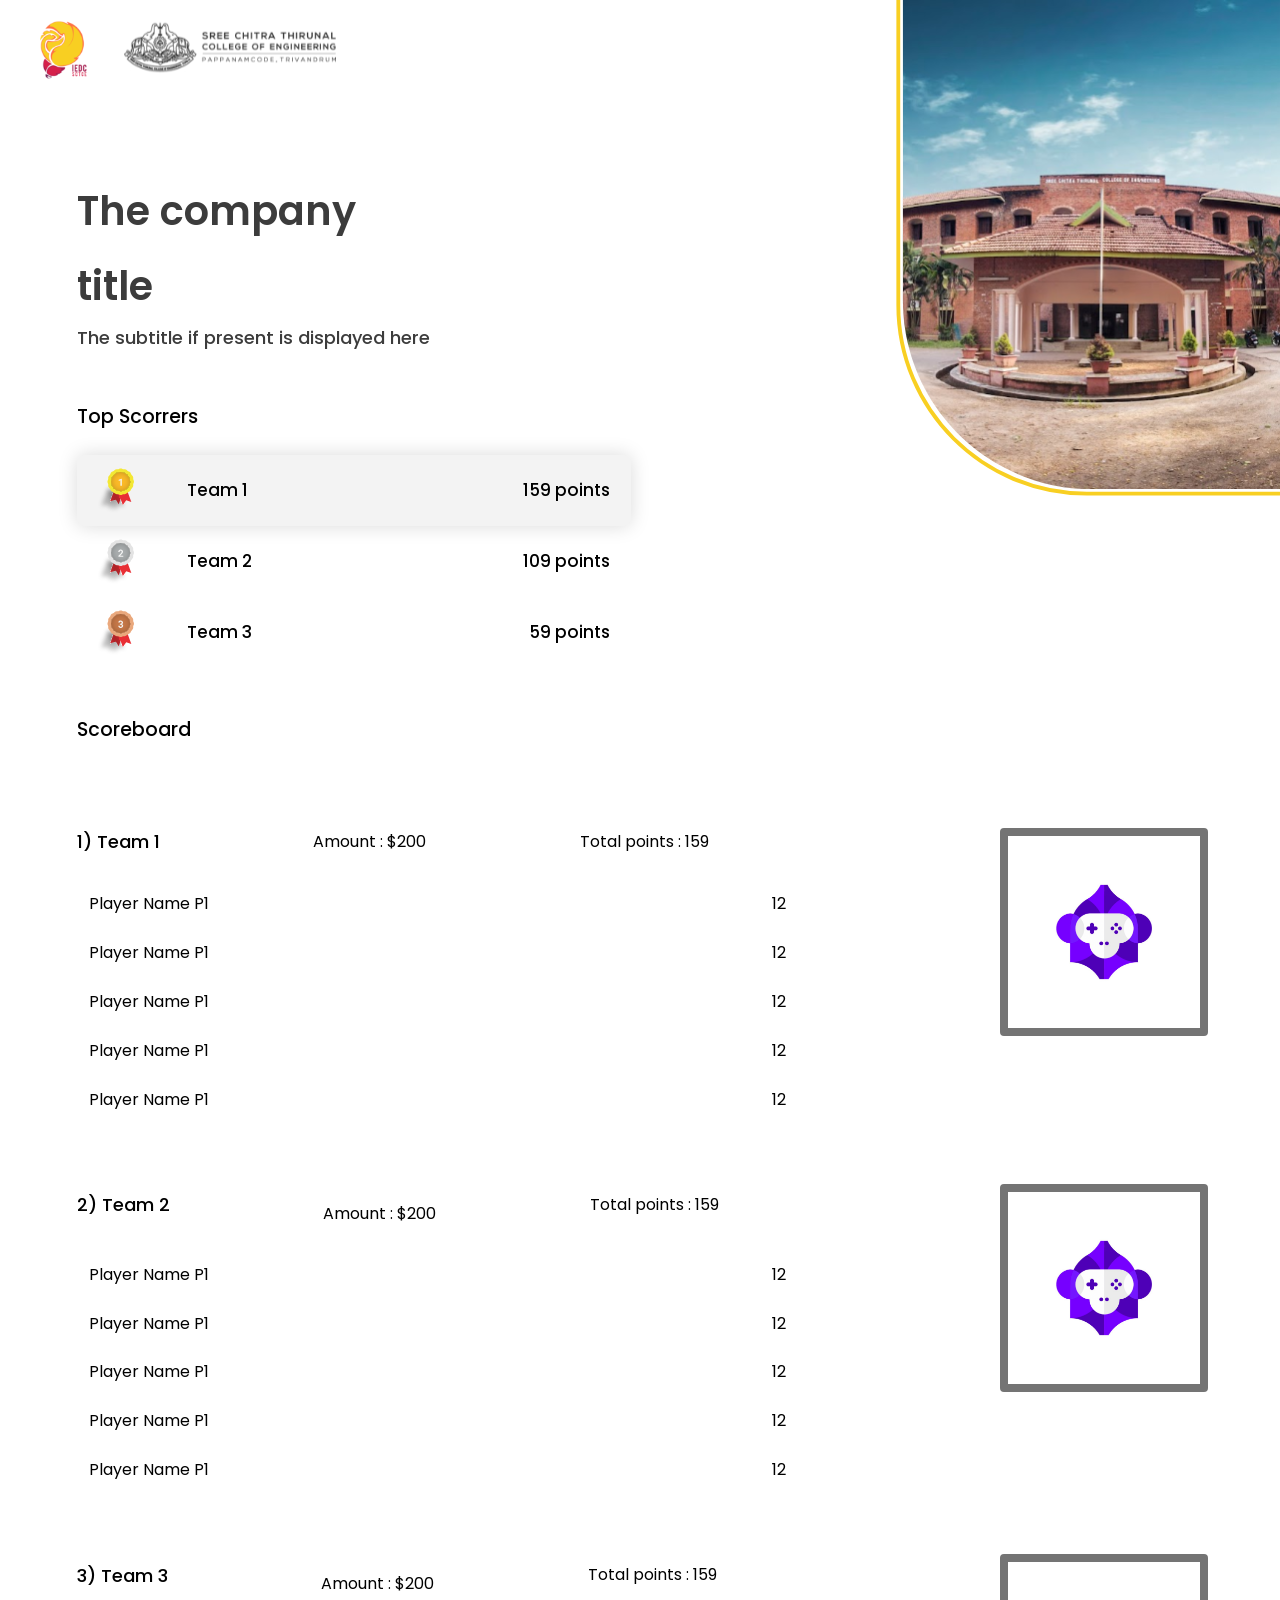
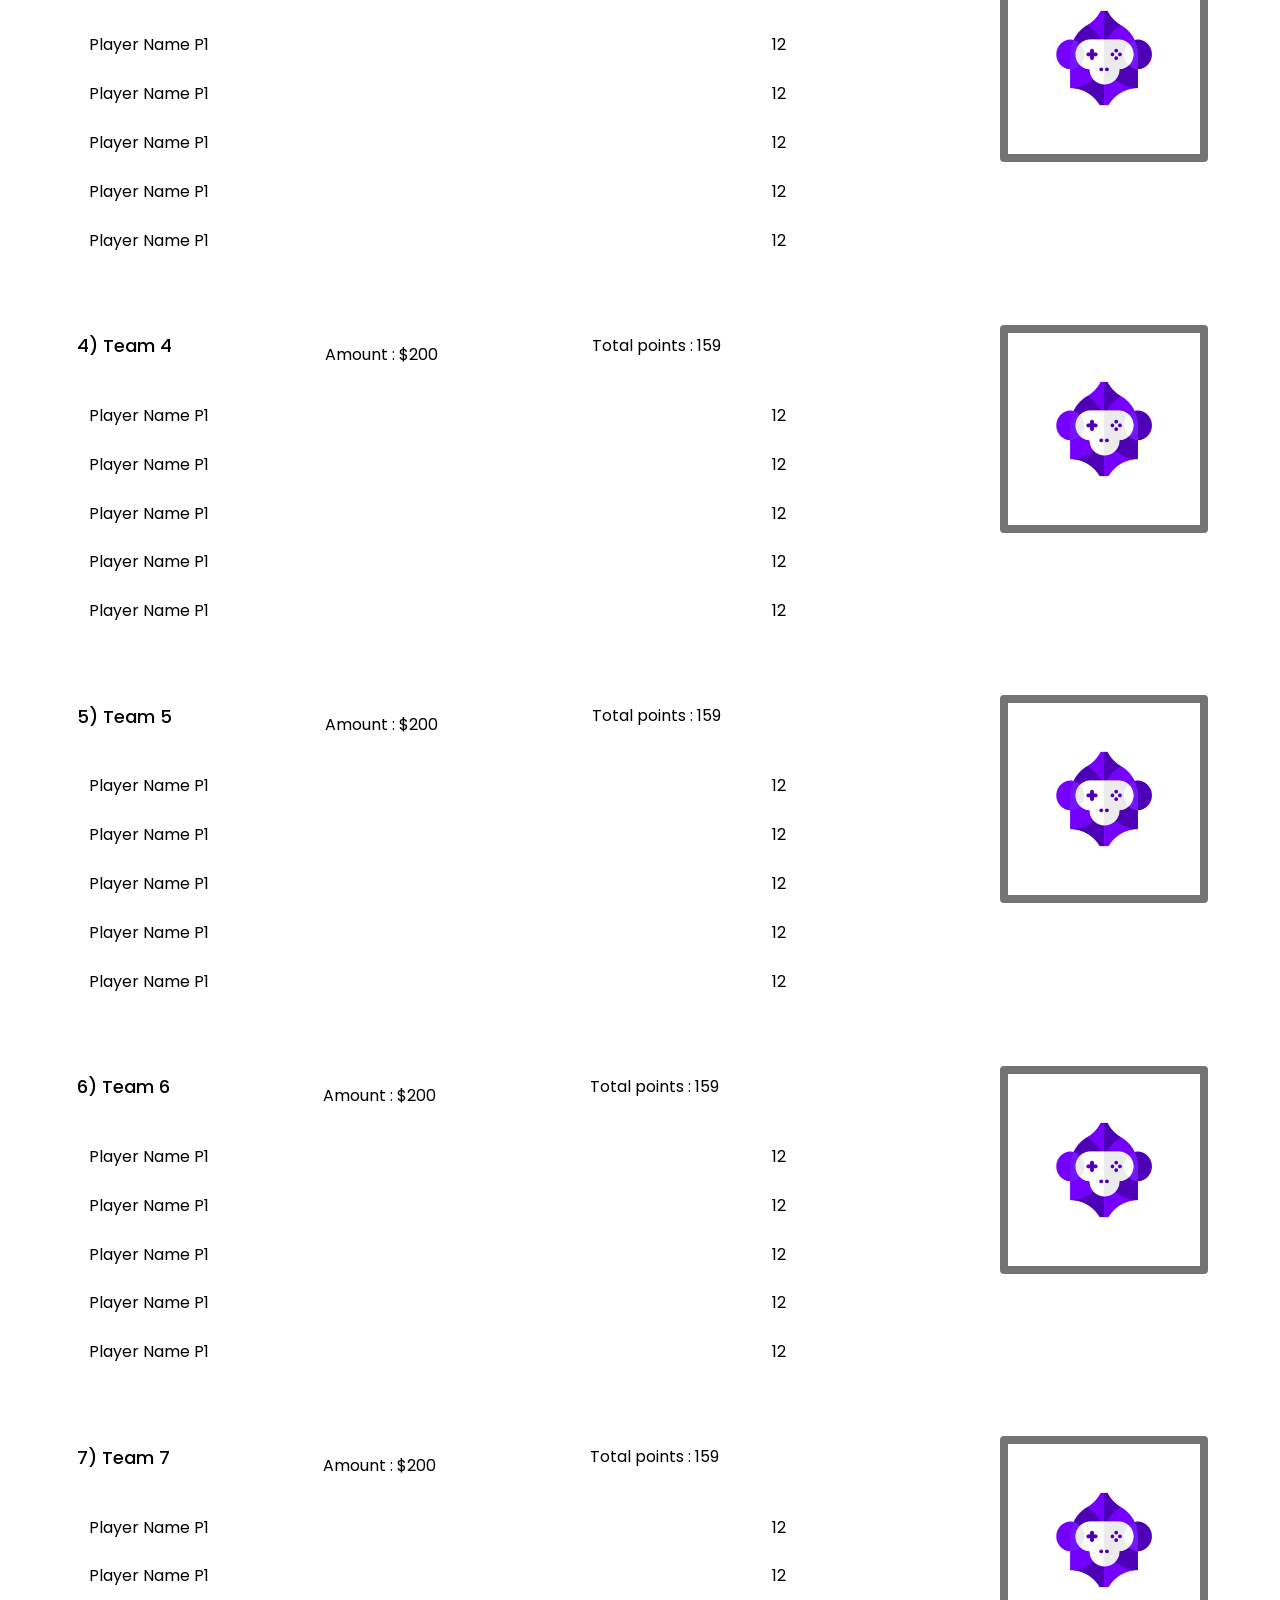
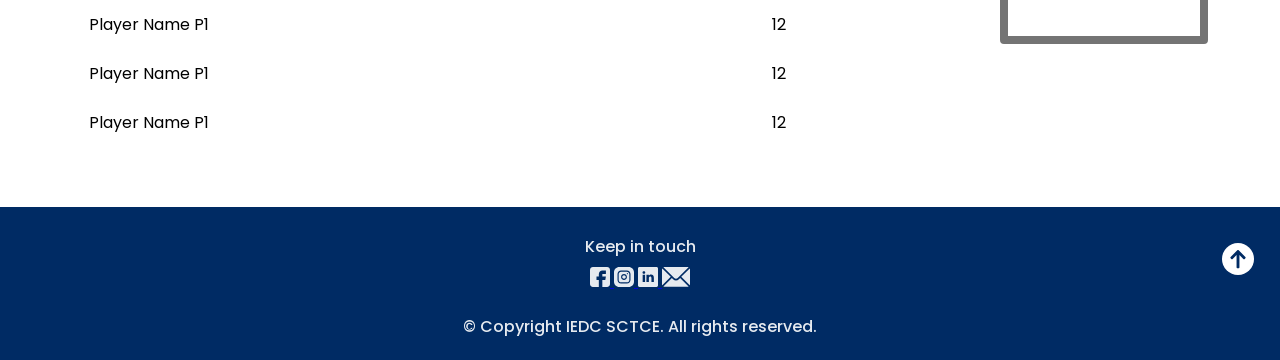
==== commit 0a947ccd: "Update index.html" ====
--- a/index.html
+++ b/index.html
@@ -34,21 +34,21 @@
           <img src="images/first.svg" />
           <p class="team-name">Team 1</p>
         </div>
-        <p class="team-points">0 points</p>
+        <p class="team-points">159 points</p>
       </div>
       <div class="positions2">
         <div class="img-name">
           <img src="images/second.svg" />
           <p class="team-name">Team 2</p>
         </div>
-        <p class="team-points">0 points</p>
+        <p class="team-points">109 points</p>
       </div>
       <div class="positions2">
         <div class="img-name">
           <img src="images/third.svg" />
           <p class="team-name">Team 3</p>
         </div>
-        <p class="team-points">0 points</p>
+        <p class="team-points">59 points</p>
       </div>
     </div>
     <div class="scoreboard">
@@ -58,58 +58,30 @@
           <img src="images/teamlogo1.png" class="team-logo" />
           <div class="header-text">
             <p class="team-header-title">1) Team 1</p>
-            <p class="team-header-text">Amount : $0</p>
-            <p class="team-header-text">Total points : 0</p>
-          </div>
-        </div>
-        <div class="players">
-          <div class="player">
-            <p>Adarsh R Nair</p>
-            <p class="player-text">0</p>
-          </div>
-          <div class="player">
-            <p>Ayshwarya A S</p>
-            <p class="player-text">0</p>
-          </div>
-          <div class="player">
-            <p>Gayathri U G</p>
-            <p class="player-text">0</p>
-          </div>
-          <div class="player">
-            <p>Gowri Krishna J</p>
-            <p class="player-text">0</p>
-          </div>
-          <div class="player">
-            <p>Greeshma Bijiu</p>
-            <p class="player-text">0</p>
-          </div>
-          <div class="player">
-            <p>Greeshma S M</p>
-            <p class="player-text">0</p>
-          </div>
-          <div class="player">
-            <p>Jayanth M</p>
-            <p class="player-text">0</p>
-          </div>
-          <div class="player">
-            <p>K Abbiraam</p>
-            <p class="player-text">0</p>
-          </div>
-          <div class="player">
-            <p>R S Vishnu</p>
-            <p class="player-text">0</p>
-          </div>
-          <div class="player">
-            <p>Sanal Kumar A</p>
-            <p class="player-text">0</p>
-          </div>
-          <div class="player">
-            <p>Steve Sebastian</p>
-            <p class="player-text">0</p>
-          </div>
-          <div class="player">
-            <p>Tapasvi Amruthalal</p>
-            <p class="player-text">0</p>
+            <p class="team-header-text">Amount : $200</p>
+            <p class="team-header-text">Total points : 159</p>
+          </div>
+        </div>
+        <div class="players">
+          <div class="player">
+            <p>Player Name P1</p>
+            <p class="player-text">12</p>
+          </div>
+          <div class="player">
+            <p>Player Name P1</p>
+            <p class="player-text">12</p>
+          </div>
+          <div class="player">
+            <p>Player Name P1</p>
+            <p class="player-text">12</p>
+          </div>
+          <div class="player">
+            <p>Player Name P1</p>
+            <p class="player-text">12</p>
+          </div>
+          <div class="player">
+            <p>Player Name P1</p>
+            <p class="player-text">12</p>
           </div>
         </div>
       </div>
@@ -119,63 +91,31 @@
           <div class="header-text">
             <p class="team-header-title">2) Team 2</p>
             <p class="team-header-text" style="margin-top: 2vh">
-              Amount : $0
-            </p>
-            <p class="team-header-text">Total points : 0</p>
-          </div>
-        </div>
-        <div class="players">
-          <div class="player">
-            <p>Abhishek K</p>
-            <p class="player-text">0</p>
-          </div>
-          <div class="player">
-            <p>Ajith R T</p>
-            <p class="player-text">0</p>
-          </div>
-          <div class="player">
-            <p>Alan Thomas John</p>
-            <p class="player-text">0</p>
-          </div>
-          <div class="player">
-            <p>Anju Krishna A M</p>
-            <p class="player-text">0</p>
-          </div>
-          <div class="player">
-            <p>Basim</p>
-            <p class="player-text">0</p>
-          </div>
-          <div class="player">
-            <p>Fathimath Ansiya M P</p>
-            <p class="player-text">0</p>
-          </div>
-          <div class="player">
-            <p>Gokul Raj</p>
-            <p class="player-text">0</p>
-          </div>
-          <div class="player">
-            <p>Jithu Krishna</p>
-            <p class="player-text">0</p>
-          </div>
-          <div class="player">
-            <p>Jithu Krishna J U</p>
-            <p class="player-text">0</p>
-          </div>
-          <div class="player">
-            <p>Juna Joy</p>
-            <p class="player-text">0</p>
-          </div>
-          <div class="player">
-            <p>Neeraj S</p>
-            <p class="player-text">0</p>
-          </div>
-          <div class="player">
-            <p>Sumedh S Prabhu</p>
-            <p class="player-text">0</p>
-          </div>
-          <div class="player">
-            <p>Vismal S Kumar</p>
-            <p class="player-text">0</p>
+              Amount : $200
+            </p>
+            <p class="team-header-text">Total points : 159</p>
+          </div>
+        </div>
+        <div class="players">
+          <div class="player">
+            <p>Player Name P1</p>
+            <p class="player-text">12</p>
+          </div>
+          <div class="player">
+            <p>Player Name P1</p>
+            <p class="player-text">12</p>
+          </div>
+          <div class="player">
+            <p>Player Name P1</p>
+            <p class="player-text">12</p>
+          </div>
+          <div class="player">
+            <p>Player Name P1</p>
+            <p class="player-text">12</p>
+          </div>
+          <div class="player">
+            <p>Player Name P1</p>
+            <p class="player-text">12</p>
           </div>
         </div>
       </div>
@@ -185,31 +125,31 @@
           <div class="header-text">
             <p class="team-header-title">3) Team 3</p>
             <p class="team-header-text" style="margin-top: 2vh">
-              Amount : $0
-            </p>
-            <p class="team-header-text">Total points : 0</p>
-          </div>
-        </div>
-        <div class="players">
-          <div class="player">
-            <p>Player Name P1</p>
-            <p class="player-text">0</p>
-          </div>
-          <div class="player">
-            <p>Player Name P1</p>
-            <p class="player-text">0</p>
-          </div>
-          <div class="player">
-            <p>Player Name P1</p>
-            <p class="player-text">0</p>
-          </div>
-          <div class="player">
-            <p>Player Name P1</p>
-            <p class="player-text">0</p>
-          </div>
-          <div class="player">
-            <p>Player Name P1</p>
-            <p class="player-text">0</p>
+              Amount : $200
+            </p>
+            <p class="team-header-text">Total points : 159</p>
+          </div>
+        </div>
+        <div class="players">
+          <div class="player">
+            <p>Player Name P1</p>
+            <p class="player-text">12</p>
+          </div>
+          <div class="player">
+            <p>Player Name P1</p>
+            <p class="player-text">12</p>
+          </div>
+          <div class="player">
+            <p>Player Name P1</p>
+            <p class="player-text">12</p>
+          </div>
+          <div class="player">
+            <p>Player Name P1</p>
+            <p class="player-text">12</p>
+          </div>
+          <div class="player">
+            <p>Player Name P1</p>
+            <p class="player-text">12</p>
           </div>
         </div>
       </div>
@@ -219,31 +159,31 @@
           <div class="header-text">
             <p class="team-header-title">4) Team 4</p>
             <p class="team-header-text" style="margin-top: 2vh">
-              Amount : $0
-            </p>
-            <p class="team-header-text">Total points : 0</p>
-          </div>
-        </div>
-        <div class="players">
-          <div class="player">
-            <p>Player Name P1</p>
-            <p class="player-text">0</p>
-          </div>
-          <div class="player">
-            <p>Player Name P1</p>
-            <p class="player-text">0</p>
-          </div>
-          <div class="player">
-            <p>Player Name P1</p>
-            <p class="player-text">0</p>
-          </div>
-          <div class="player">
-            <p>Player Name P1</p>
-            <p class="player-text">0</p>
-          </div>
-          <div class="player">
-            <p>Player Name P1</p>
-            <p class="player-text">0</p>
+              Amount : $200
+            </p>
+            <p class="team-header-text">Total points : 159</p>
+          </div>
+        </div>
+        <div class="players">
+          <div class="player">
+            <p>Player Name P1</p>
+            <p class="player-text">12</p>
+          </div>
+          <div class="player">
+            <p>Player Name P1</p>
+            <p class="player-text">12</p>
+          </div>
+          <div class="player">
+            <p>Player Name P1</p>
+            <p class="player-text">12</p>
+          </div>
+          <div class="player">
+            <p>Player Name P1</p>
+            <p class="player-text">12</p>
+          </div>
+          <div class="player">
+            <p>Player Name P1</p>
+            <p class="player-text">12</p>
           </div>
         </div>
       </div>
@@ -253,31 +193,31 @@
           <div class="header-text">
             <p class="team-header-title">5) Team 5</p>
             <p class="team-header-text" style="margin-top: 2vh">
-              Amount : $0
-            </p>
-            <p class="team-header-text">Total points : 0</p>
-          </div>
-        </div>
-        <div class="players">
-          <div class="player">
-            <p>Player Name P1</p>
-            <p class="player-text">0</p>
-          </div>
-          <div class="player">
-            <p>Player Name P1</p>
-            <p class="player-text">0</p>
-          </div>
-          <div class="player">
-            <p>Player Name P1</p>
-            <p class="player-text">0</p>
-          </div>
-          <div class="player">
-            <p>Player Name P1</p>
-            <p class="player-text">0</p>
-          </div>
-          <div class="player">
-            <p>Player Name P1</p>
-            <p class="player-text">0</p>
+              Amount : $200
+            </p>
+            <p class="team-header-text">Total points : 159</p>
+          </div>
+        </div>
+        <div class="players">
+          <div class="player">
+            <p>Player Name P1</p>
+            <p class="player-text">12</p>
+          </div>
+          <div class="player">
+            <p>Player Name P1</p>
+            <p class="player-text">12</p>
+          </div>
+          <div class="player">
+            <p>Player Name P1</p>
+            <p class="player-text">12</p>
+          </div>
+          <div class="player">
+            <p>Player Name P1</p>
+            <p class="player-text">12</p>
+          </div>
+          <div class="player">
+            <p>Player Name P1</p>
+            <p class="player-text">12</p>
           </div>
         </div>
       </div>
@@ -287,31 +227,31 @@
           <div class="header-text">
             <p class="team-header-title">6) Team 6</p>
             <p class="team-header-text" style="margin-top: 2vh">
-              Amount : $0
-            </p>
-            <p class="team-header-text">Total points : 0</p>
-          </div>
-        </div>
-        <div class="players">
-          <div class="player">
-            <p>Player Name P1</p>
-            <p class="player-text">0</p>
-          </div>
-          <div class="player">
-            <p>Player Name P1</p>
-            <p class="player-text">0</p>
-          </div>
-          <div class="player">
-            <p>Player Name P1</p>
-            <p class="player-text">0</p>
-          </div>
-          <div class="player">
-            <p>Player Name P1</p>
-            <p class="player-text">0</p>
-          </div>
-          <div class="player">
-            <p>Player Name P1</p>
-            <p class="player-text">0</p>
+              Amount : $200
+            </p>
+            <p class="team-header-text">Total points : 159</p>
+          </div>
+        </div>
+        <div class="players">
+          <div class="player">
+            <p>Player Name P1</p>
+            <p class="player-text">12</p>
+          </div>
+          <div class="player">
+            <p>Player Name P1</p>
+            <p class="player-text">12</p>
+          </div>
+          <div class="player">
+            <p>Player Name P1</p>
+            <p class="player-text">12</p>
+          </div>
+          <div class="player">
+            <p>Player Name P1</p>
+            <p class="player-text">12</p>
+          </div>
+          <div class="player">
+            <p>Player Name P1</p>
+            <p class="player-text">12</p>
           </div>
         </div>
       </div>
@@ -321,31 +261,31 @@
           <div class="header-text">
             <p class="team-header-title">7) Team 7</p>
             <p class="team-header-text" style="margin-top: 2vh">
-              Amount : $0
-            </p>
-            <p class="team-header-text">Total points : 0</p>
-          </div>
-        </div>
-        <div class="players">
-          <div class="player">
-            <p>Player Name P1</p>
-            <p class="player-text">0</p>
-          </div>
-          <div class="player">
-            <p>Player Name P1</p>
-            <p class="player-text">0</p>
-          </div>
-          <div class="player">
-            <p>Player Name P1</p>
-            <p class="player-text">0</p>
-          </div>
-          <div class="player">
-            <p>Player Name P1</p>
-            <p class="player-text">0</p>
-          </div>
-          <div class="player">
-            <p>Player Name P1</p>
-            <p class="player-text">0</p>
+              Amount : $200
+            </p>
+            <p class="team-header-text">Total points : 159</p>
+          </div>
+        </div>
+        <div class="players">
+          <div class="player">
+            <p>Player Name P1</p>
+            <p class="player-text">12</p>
+          </div>
+          <div class="player">
+            <p>Player Name P1</p>
+            <p class="player-text">12</p>
+          </div>
+          <div class="player">
+            <p>Player Name P1</p>
+            <p class="player-text">12</p>
+          </div>
+          <div class="player">
+            <p>Player Name P1</p>
+            <p class="player-text">12</p>
+          </div>
+          <div class="player">
+            <p>Player Name P1</p>
+            <p class="player-text">12</p>
           </div>
         </div>
       </div>
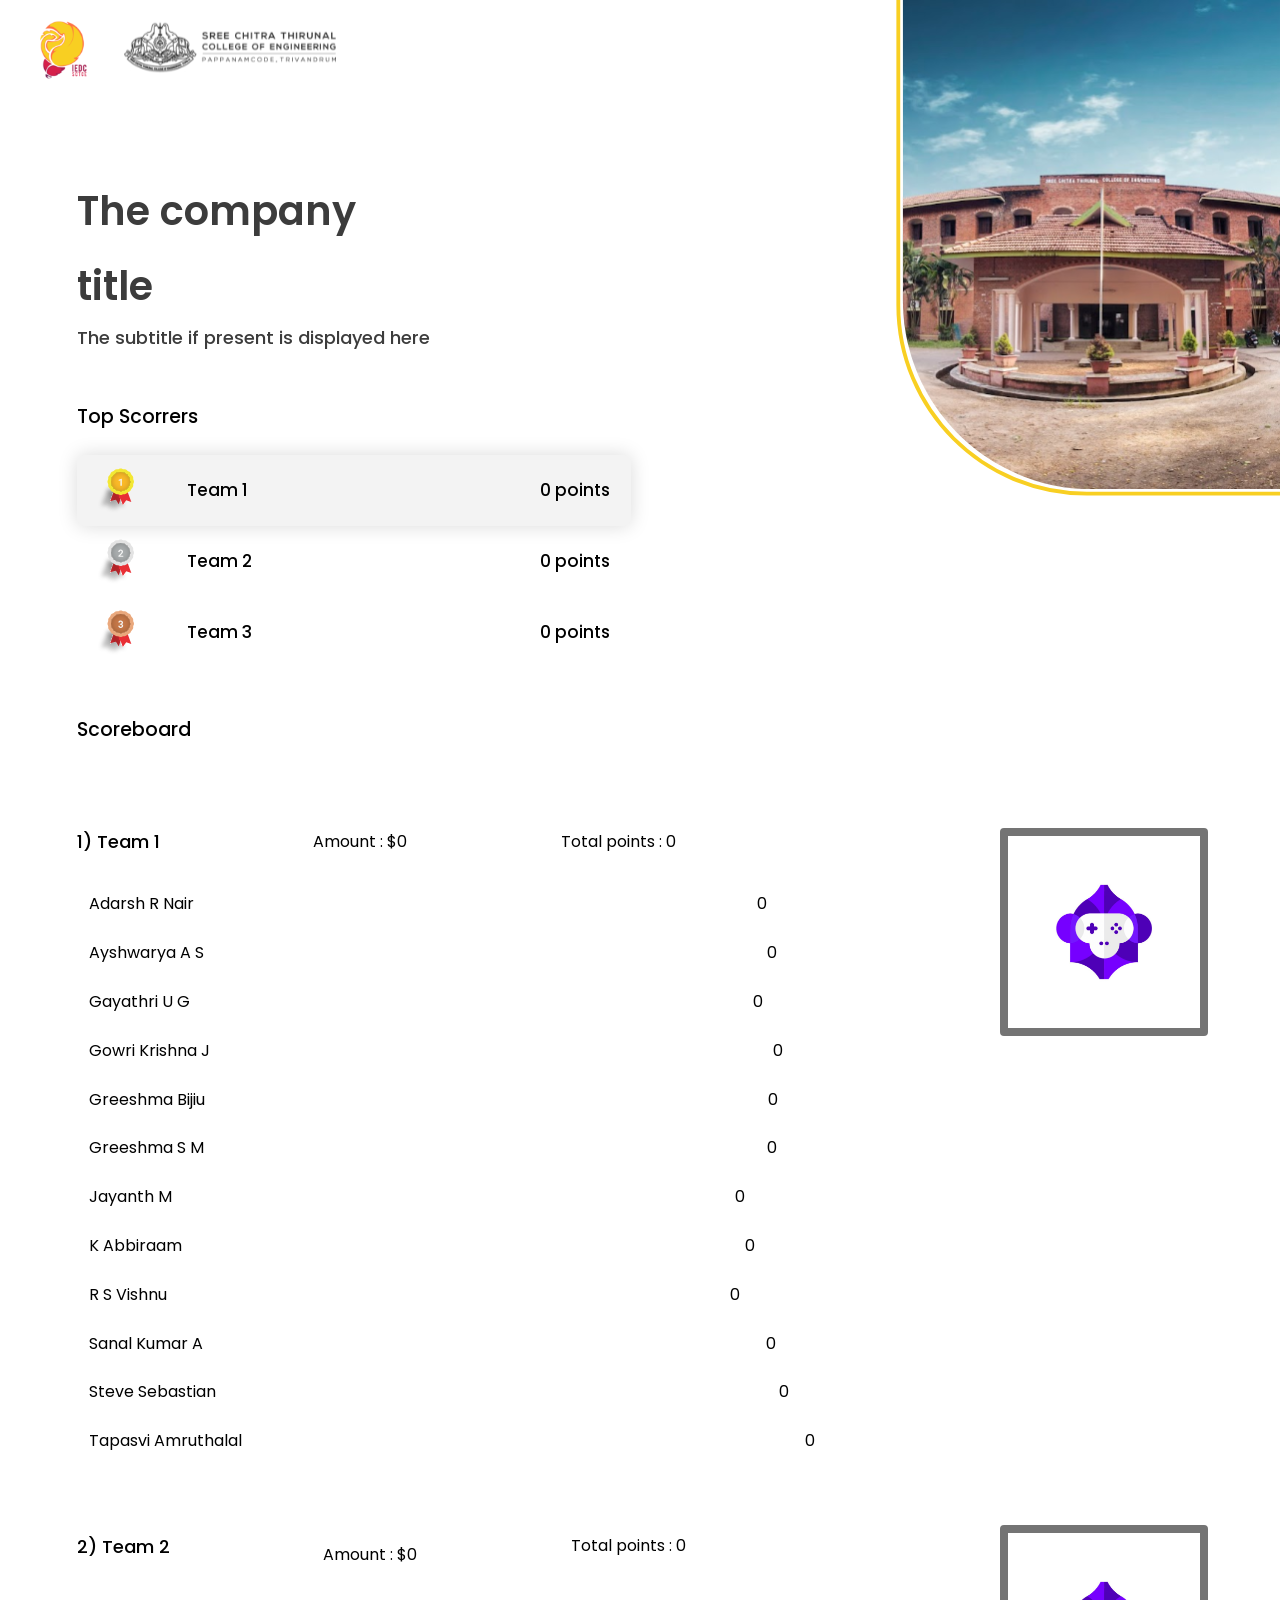
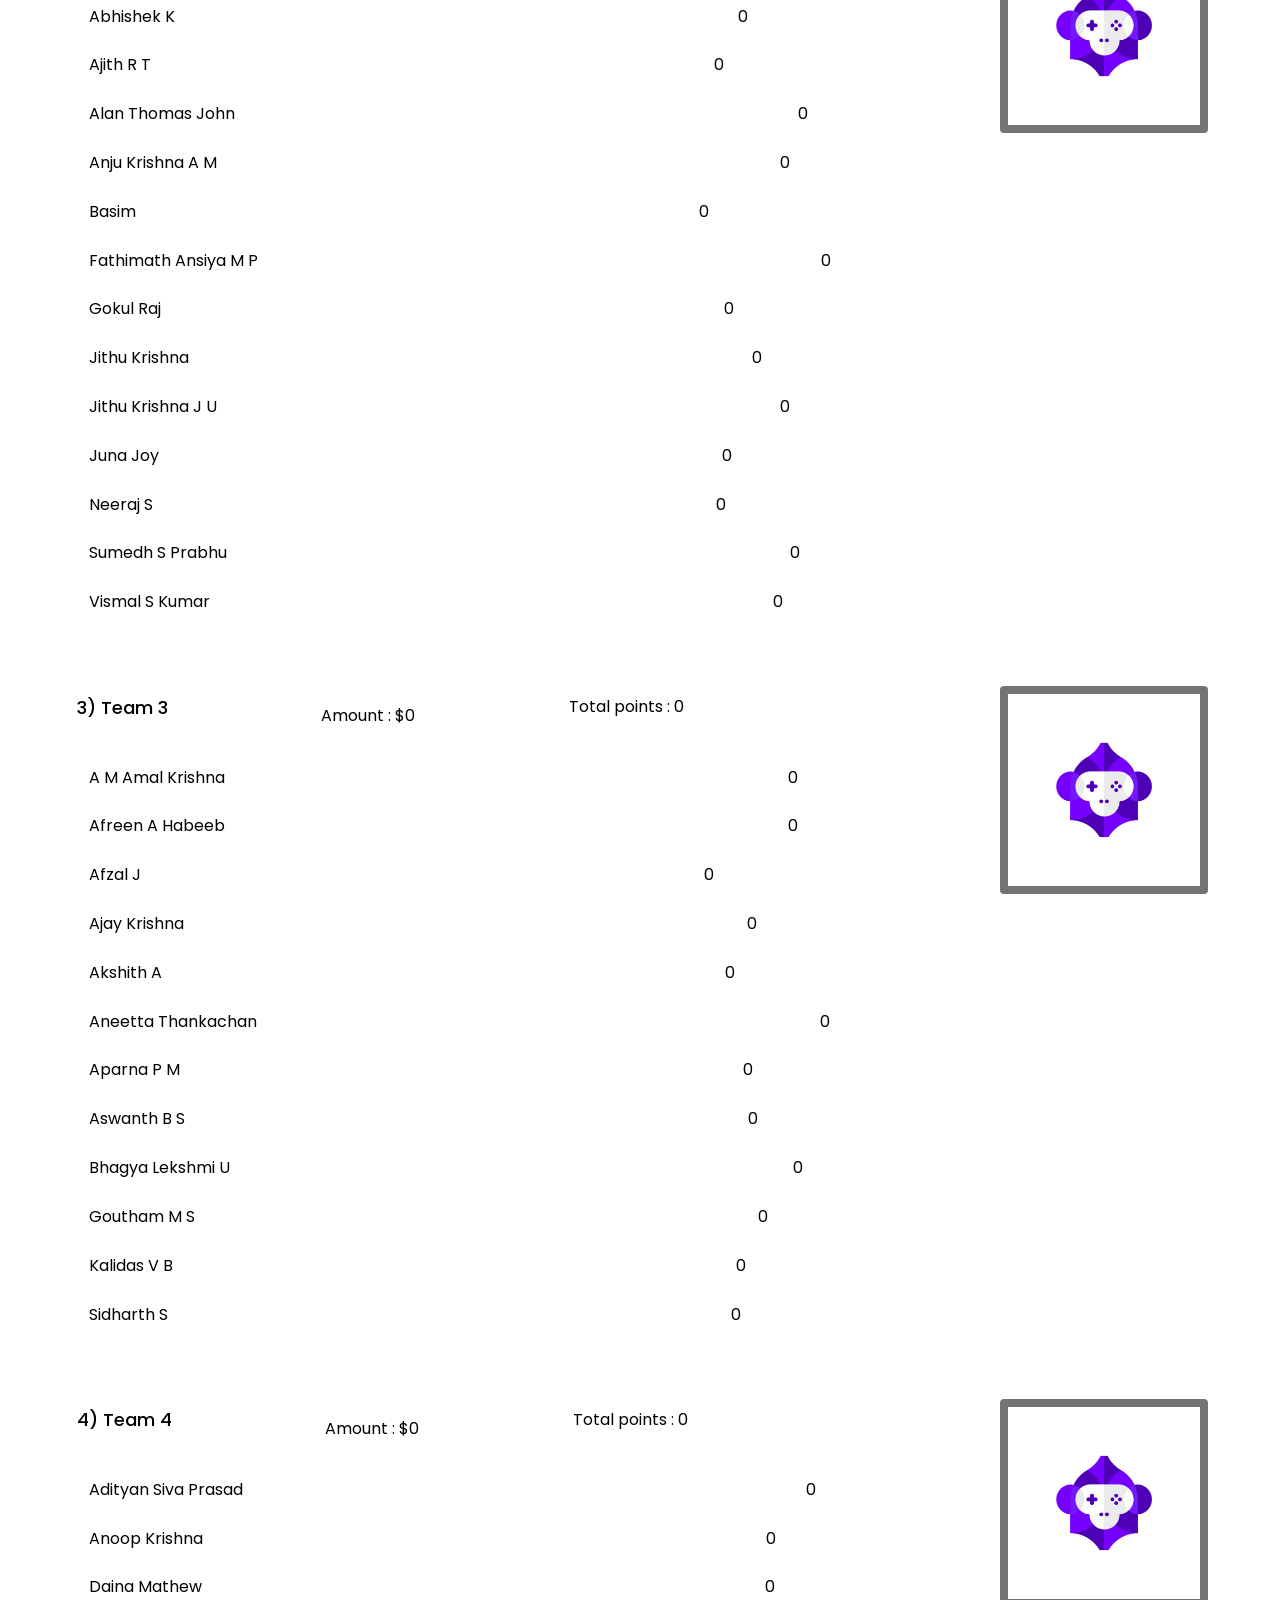
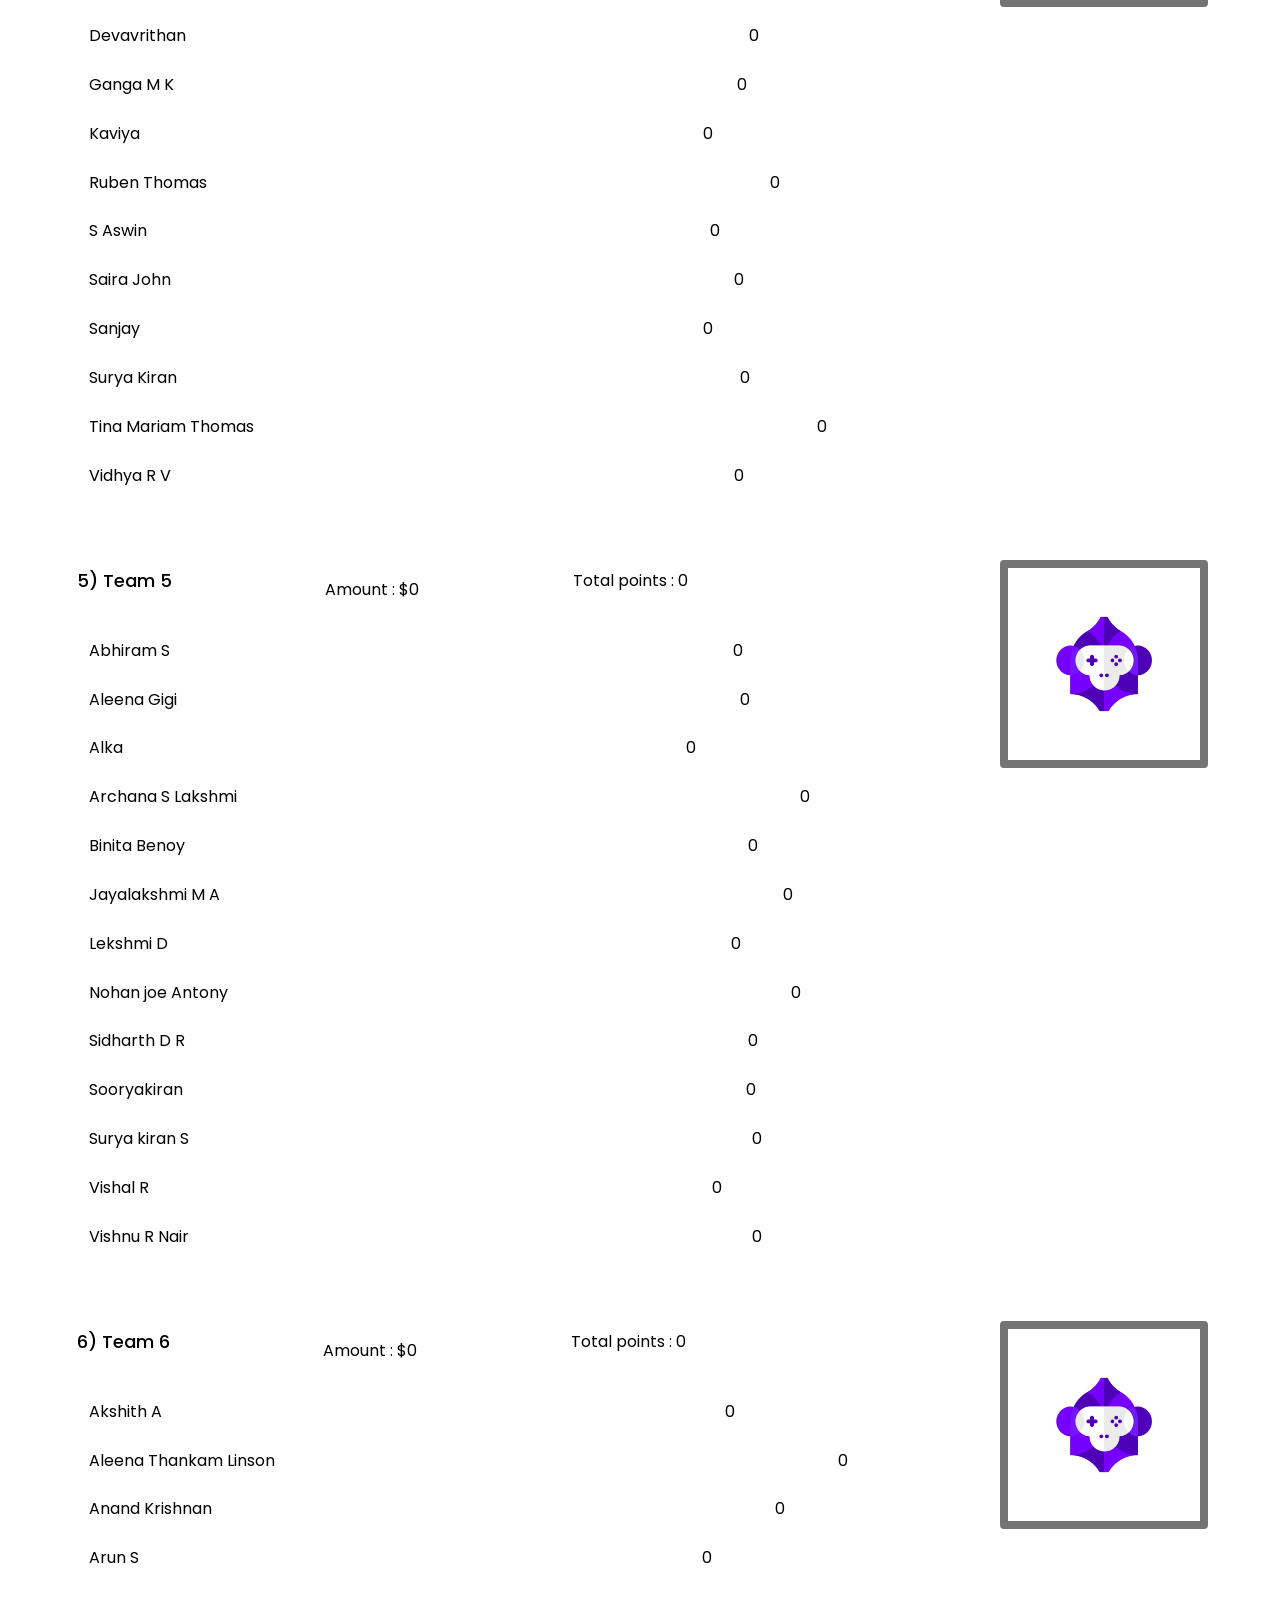
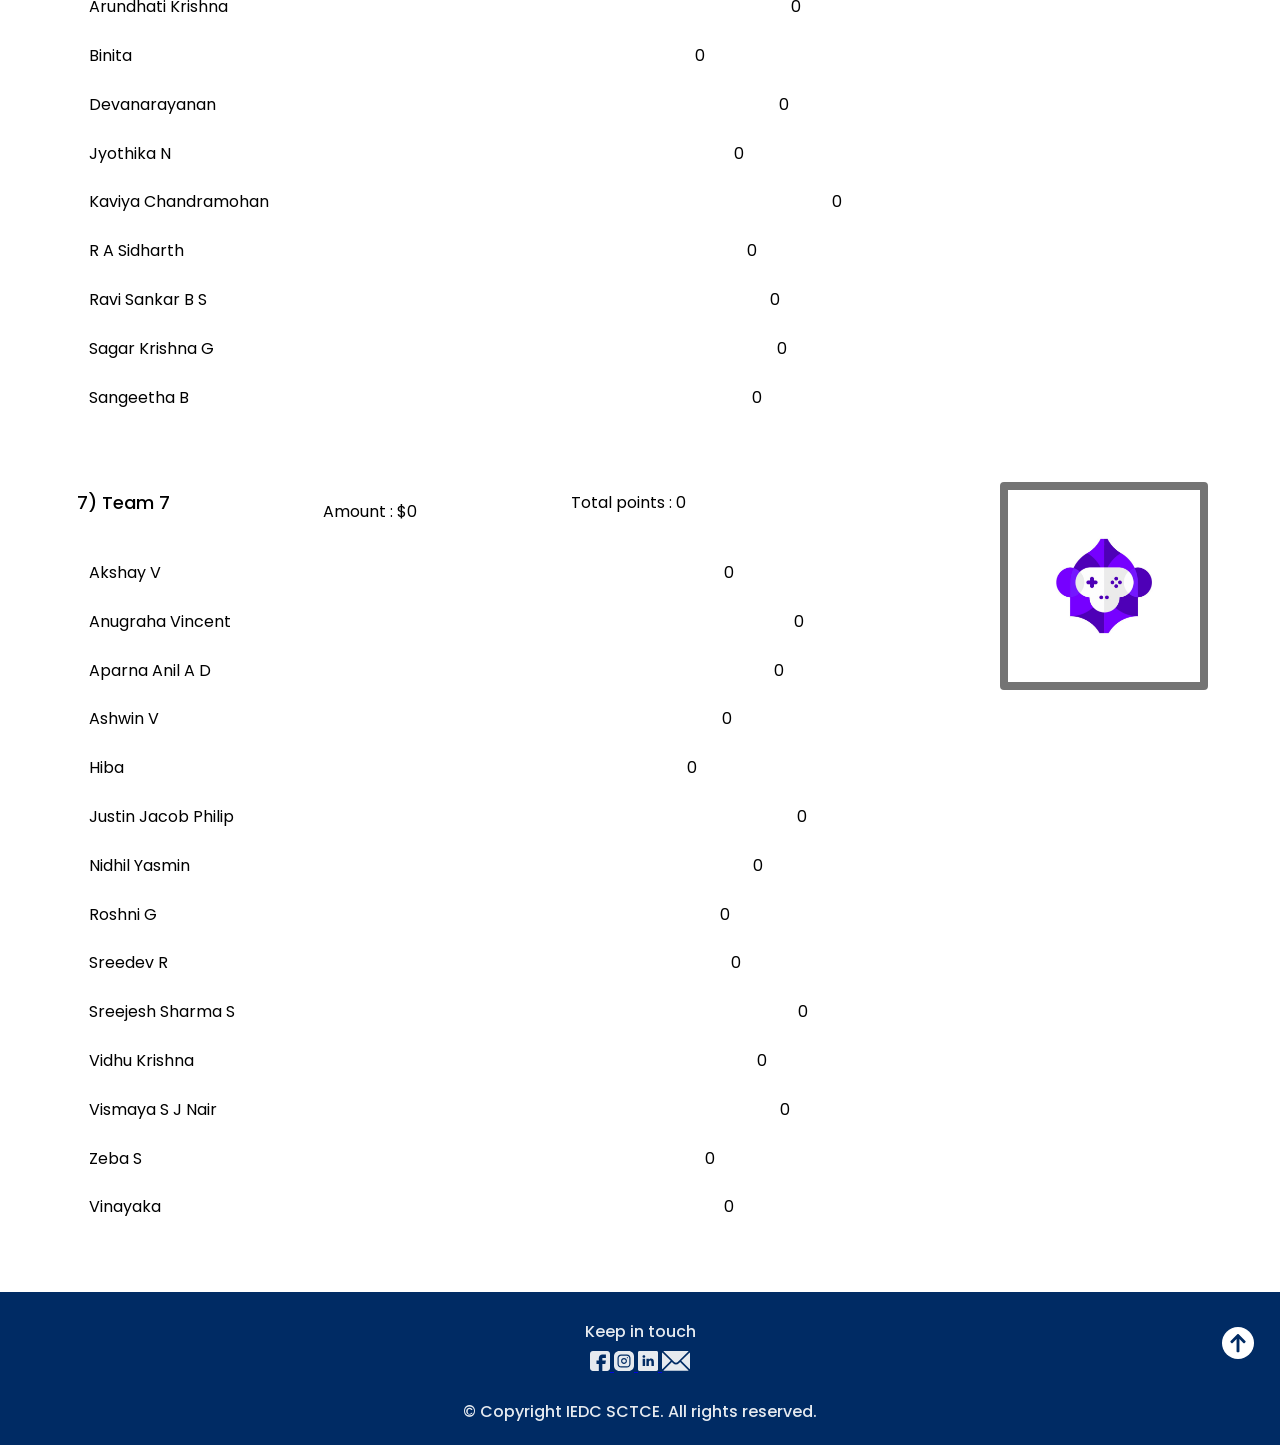
==== commit 373d1f92: "updated all the members" ====
--- a/index.html
+++ b/index.html
@@ -34,21 +34,21 @@
           <img src="images/first.svg" />
           <p class="team-name">Team 1</p>
         </div>
-        <p class="team-points">159 points</p>
+        <p class="team-points">0 points</p>
       </div>
       <div class="positions2">
         <div class="img-name">
           <img src="images/second.svg" />
           <p class="team-name">Team 2</p>
         </div>
-        <p class="team-points">109 points</p>
+        <p class="team-points">0 points</p>
       </div>
       <div class="positions2">
         <div class="img-name">
           <img src="images/third.svg" />
           <p class="team-name">Team 3</p>
         </div>
-        <p class="team-points">59 points</p>
+        <p class="team-points">0 points</p>
       </div>
     </div>
     <div class="scoreboard">
@@ -58,30 +58,58 @@
           <img src="images/teamlogo1.png" class="team-logo" />
           <div class="header-text">
             <p class="team-header-title">1) Team 1</p>
-            <p class="team-header-text">Amount : $200</p>
-            <p class="team-header-text">Total points : 159</p>
-          </div>
-        </div>
-        <div class="players">
-          <div class="player">
-            <p>Player Name P1</p>
-            <p class="player-text">12</p>
-          </div>
-          <div class="player">
-            <p>Player Name P1</p>
-            <p class="player-text">12</p>
-          </div>
-          <div class="player">
-            <p>Player Name P1</p>
-            <p class="player-text">12</p>
-          </div>
-          <div class="player">
-            <p>Player Name P1</p>
-            <p class="player-text">12</p>
-          </div>
-          <div class="player">
-            <p>Player Name P1</p>
-            <p class="player-text">12</p>
+            <p class="team-header-text">Amount : $0</p>
+            <p class="team-header-text">Total points : 0</p>
+          </div>
+        </div>
+        <div class="players">
+          <div class="player">
+            <p>Adarsh R Nair</p>
+            <p class="player-text">0</p>
+          </div>
+          <div class="player">
+            <p>Ayshwarya A S</p>
+            <p class="player-text">0</p>
+          </div>
+          <div class="player">
+            <p>Gayathri U G</p>
+            <p class="player-text">0</p>
+          </div>
+          <div class="player">
+            <p>Gowri Krishna J</p>
+            <p class="player-text">0</p>
+          </div>
+          <div class="player">
+            <p>Greeshma Bijiu</p>
+            <p class="player-text">0</p>
+          </div>
+          <div class="player">
+            <p>Greeshma S M</p>
+            <p class="player-text">0</p>
+          </div>
+          <div class="player">
+            <p>Jayanth M</p>
+            <p class="player-text">0</p>
+          </div>
+          <div class="player">
+            <p>K Abbiraam</p>
+            <p class="player-text">0</p>
+          </div>
+          <div class="player">
+            <p>R S Vishnu</p>
+            <p class="player-text">0</p>
+          </div>
+          <div class="player">
+            <p>Sanal Kumar A</p>
+            <p class="player-text">0</p>
+          </div>
+          <div class="player">
+            <p>Steve Sebastian</p>
+            <p class="player-text">0</p>
+          </div>
+          <div class="player">
+            <p>Tapasvi Amruthalal</p>
+            <p class="player-text">0</p>
           </div>
         </div>
       </div>
@@ -91,31 +119,63 @@
           <div class="header-text">
             <p class="team-header-title">2) Team 2</p>
             <p class="team-header-text" style="margin-top: 2vh">
-              Amount : $200
+              Amount : $0
             </p>
-            <p class="team-header-text">Total points : 159</p>
-          </div>
-        </div>
-        <div class="players">
-          <div class="player">
-            <p>Player Name P1</p>
-            <p class="player-text">12</p>
-          </div>
-          <div class="player">
-            <p>Player Name P1</p>
-            <p class="player-text">12</p>
-          </div>
-          <div class="player">
-            <p>Player Name P1</p>
-            <p class="player-text">12</p>
-          </div>
-          <div class="player">
-            <p>Player Name P1</p>
-            <p class="player-text">12</p>
-          </div>
-          <div class="player">
-            <p>Player Name P1</p>
-            <p class="player-text">12</p>
+            <p class="team-header-text">Total points : 0</p>
+          </div>
+        </div>
+        <div class="players">
+          <div class="player">
+            <p>Abhishek K</p>
+            <p class="player-text">0</p>
+          </div>
+          <div class="player">
+            <p>Ajith R T</p>
+            <p class="player-text">0</p>
+          </div>
+          <div class="player">
+            <p>Alan Thomas John</p>
+            <p class="player-text">0</p>
+          </div>
+          <div class="player">
+            <p>Anju Krishna A M</p>
+            <p class="player-text">0</p>
+          </div>
+          <div class="player">
+            <p>Basim</p>
+            <p class="player-text">0</p>
+          </div>
+          <div class="player">
+            <p>Fathimath Ansiya M P</p>
+            <p class="player-text">0</p>
+          </div>
+          <div class="player">
+            <p>Gokul Raj</p>
+            <p class="player-text">0</p>
+          </div>
+          <div class="player">
+            <p>Jithu Krishna</p>
+            <p class="player-text">0</p>
+          </div>
+          <div class="player">
+            <p>Jithu Krishna J U</p>
+            <p class="player-text">0</p>
+          </div>
+          <div class="player">
+            <p>Juna Joy</p>
+            <p class="player-text">0</p>
+          </div>
+          <div class="player">
+            <p>Neeraj S</p>
+            <p class="player-text">0</p>
+          </div>
+          <div class="player">
+            <p>Sumedh S Prabhu</p>
+            <p class="player-text">0</p>
+          </div>
+          <div class="player">
+            <p>Vismal S Kumar</p>
+            <p class="player-text">0</p>
           </div>
         </div>
       </div>
@@ -125,31 +185,59 @@
           <div class="header-text">
             <p class="team-header-title">3) Team 3</p>
             <p class="team-header-text" style="margin-top: 2vh">
-              Amount : $200
+              Amount : $0
             </p>
-            <p class="team-header-text">Total points : 159</p>
-          </div>
-        </div>
-        <div class="players">
-          <div class="player">
-            <p>Player Name P1</p>
-            <p class="player-text">12</p>
-          </div>
-          <div class="player">
-            <p>Player Name P1</p>
-            <p class="player-text">12</p>
-          </div>
-          <div class="player">
-            <p>Player Name P1</p>
-            <p class="player-text">12</p>
-          </div>
-          <div class="player">
-            <p>Player Name P1</p>
-            <p class="player-text">12</p>
-          </div>
-          <div class="player">
-            <p>Player Name P1</p>
-            <p class="player-text">12</p>
+            <p class="team-header-text">Total points : 0</p>
+          </div>
+        </div>
+        <div class="players">
+          <div class="player">
+            <p>A M Amal Krishna</p>
+            <p class="player-text">0</p>
+          </div>
+          <div class="player">
+            <p>Afreen A Habeeb</p>
+            <p class="player-text">0</p>
+          </div>
+          <div class="player">
+            <p>Afzal J</p>
+            <p class="player-text">0</p>
+          </div>
+          <div class="player">
+            <p>Ajay Krishna</p>
+            <p class="player-text">0</p>
+          </div>
+          <div class="player">
+            <p>Akshith A</p>
+            <p class="player-text">0</p>
+          </div>
+          <div class="player">
+            <p>Aneetta Thankachan</p>
+            <p class="player-text">0</p>
+          </div>
+          <div class="player">
+            <p>Aparna P M</p>
+            <p class="player-text">0</p>
+          </div>
+          <div class="player">
+            <p>Aswanth B S</p>
+            <p class="player-text">0</p>
+          </div>
+          <div class="player">
+            <p>Bhagya Lekshmi U</p>
+            <p class="player-text">0</p>
+          </div>
+          <div class="player">
+            <p>Goutham M S</p>
+            <p class="player-text">0</p>
+          </div>
+          <div class="player">
+            <p>Kalidas V B</p>
+            <p class="player-text">0</p>
+          </div>
+          <div class="player">
+            <p>Sidharth S</p>
+            <p class="player-text">0</p>
           </div>
         </div>
       </div>
@@ -159,31 +247,63 @@
           <div class="header-text">
             <p class="team-header-title">4) Team 4</p>
             <p class="team-header-text" style="margin-top: 2vh">
-              Amount : $200
+              Amount : $0
             </p>
-            <p class="team-header-text">Total points : 159</p>
-          </div>
-        </div>
-        <div class="players">
-          <div class="player">
-            <p>Player Name P1</p>
-            <p class="player-text">12</p>
-          </div>
-          <div class="player">
-            <p>Player Name P1</p>
-            <p class="player-text">12</p>
-          </div>
-          <div class="player">
-            <p>Player Name P1</p>
-            <p class="player-text">12</p>
-          </div>
-          <div class="player">
-            <p>Player Name P1</p>
-            <p class="player-text">12</p>
-          </div>
-          <div class="player">
-            <p>Player Name P1</p>
-            <p class="player-text">12</p>
+            <p class="team-header-text">Total points : 0</p>
+          </div>
+        </div>
+        <div class="players">
+          <div class="player">
+            <p>Adityan Siva Prasad</p>
+            <p class="player-text">0</p>
+          </div>
+          <div class="player">
+            <p>Anoop Krishna</p>
+            <p class="player-text">0</p>
+          </div>
+          <div class="player">
+            <p>Daina Mathew</p>
+            <p class="player-text">0</p>
+          </div>
+          <div class="player">
+            <p>Devavrithan</p>
+            <p class="player-text">0</p>
+          </div>
+          <div class="player">
+            <p>Ganga M K</p>
+            <p class="player-text">0</p>
+          </div>
+          <div class="player">
+            <p>Kaviya</p>
+            <p class="player-text">0</p>
+          </div>
+          <div class="player">
+            <p>Ruben Thomas</p>
+            <p class="player-text">0</p>
+          </div>
+          <div class="player">
+            <p>S Aswin</p>
+            <p class="player-text">0</p>
+          </div>
+          <div class="player">
+            <p>Saira John</p>
+            <p class="player-text">0</p>
+          </div>
+          <div class="player">
+            <p>Sanjay</p>
+            <p class="player-text">0</p>
+          </div>
+          <div class="player">
+            <p>Surya Kiran</p>
+            <p class="player-text">0</p>
+          </div>
+          <div class="player">
+            <p>Tina Mariam Thomas</p>
+            <p class="player-text">0</p>
+          </div>
+          <div class="player">
+            <p>Vidhya R V</p>
+            <p class="player-text">0</p>
           </div>
         </div>
       </div>
@@ -193,31 +313,63 @@
           <div class="header-text">
             <p class="team-header-title">5) Team 5</p>
             <p class="team-header-text" style="margin-top: 2vh">
-              Amount : $200
+              Amount : $0
             </p>
-            <p class="team-header-text">Total points : 159</p>
-          </div>
-        </div>
-        <div class="players">
-          <div class="player">
-            <p>Player Name P1</p>
-            <p class="player-text">12</p>
-          </div>
-          <div class="player">
-            <p>Player Name P1</p>
-            <p class="player-text">12</p>
-          </div>
-          <div class="player">
-            <p>Player Name P1</p>
-            <p class="player-text">12</p>
-          </div>
-          <div class="player">
-            <p>Player Name P1</p>
-            <p class="player-text">12</p>
-          </div>
-          <div class="player">
-            <p>Player Name P1</p>
-            <p class="player-text">12</p>
+            <p class="team-header-text">Total points : 0</p>
+          </div>
+        </div>
+        <div class="players">
+          <div class="player">
+            <p>Abhiram S</p>
+            <p class="player-text">0</p>
+          </div>
+          <div class="player">
+            <p>Aleena Gigi</p>
+            <p class="player-text">0</p>
+          </div>
+          <div class="player">
+            <p>Alka</p>
+            <p class="player-text">0</p>
+          </div>
+          <div class="player">
+            <p>Archana S Lakshmi</p>
+            <p class="player-text">0</p>
+          </div>
+          <div class="player">
+            <p>Binita Benoy</p>
+            <p class="player-text">0</p>
+          </div>
+          <div class="player">
+            <p>Jayalakshmi M A</p>
+            <p class="player-text">0</p>
+          </div>
+          <div class="player">
+            <p>Lekshmi D</p>
+            <p class="player-text">0</p>
+          </div>
+          <div class="player">
+            <p>Nohan joe Antony</p>
+            <p class="player-text">0</p>
+          </div>
+          <div class="player">
+            <p>Sidharth D R</p>
+            <p class="player-text">0</p>
+          </div>
+          <div class="player">
+            <p>Sooryakiran</p>
+            <p class="player-text">0</p>
+          </div>
+          <div class="player">
+            <p>Surya kiran S</p>
+            <p class="player-text">0</p>
+          </div>
+          <div class="player">
+            <p>Vishal R</p>
+            <p class="player-text">0</p>
+          </div>
+          <div class="player">
+            <p>Vishnu R Nair</p>
+            <p class="player-text">0</p>
           </div>
         </div>
       </div>
@@ -227,31 +379,63 @@
           <div class="header-text">
             <p class="team-header-title">6) Team 6</p>
             <p class="team-header-text" style="margin-top: 2vh">
-              Amount : $200
+              Amount : $0
             </p>
-            <p class="team-header-text">Total points : 159</p>
-          </div>
-        </div>
-        <div class="players">
-          <div class="player">
-            <p>Player Name P1</p>
-            <p class="player-text">12</p>
-          </div>
-          <div class="player">
-            <p>Player Name P1</p>
-            <p class="player-text">12</p>
-          </div>
-          <div class="player">
-            <p>Player Name P1</p>
-            <p class="player-text">12</p>
-          </div>
-          <div class="player">
-            <p>Player Name P1</p>
-            <p class="player-text">12</p>
-          </div>
-          <div class="player">
-            <p>Player Name P1</p>
-            <p class="player-text">12</p>
+            <p class="team-header-text">Total points : 0</p>
+          </div>
+        </div>
+        <div class="players">
+          <div class="player">
+            <p>Akshith A</p>
+            <p class="player-text">0</p>
+          </div>
+          <div class="player">
+            <p>Aleena Thankam Linson</p>
+            <p class="player-text">0</p>
+          </div>
+          <div class="player">
+            <p>Anand Krishnan</p>
+            <p class="player-text">0</p>
+          </div>
+          <div class="player">
+            <p>Arun S</p>
+            <p class="player-text">0</p>
+          </div>
+          <div class="player">
+            <p>Arundhati Krishna</p>
+            <p class="player-text">0</p>
+          </div>
+          <div class="player">
+            <p>Binita</p>
+            <p class="player-text">0</p>
+          </div>
+          <div class="player">
+            <p>Devanarayanan</p>
+            <p class="player-text">0</p>
+          </div>
+          <div class="player">
+            <p>Jyothika N</p>
+            <p class="player-text">0</p>
+          </div>
+          <div class="player">
+            <p>Kaviya Chandramohan</p>
+            <p class="player-text">0</p>
+          </div>
+          <div class="player">
+            <p>R A Sidharth</p>
+            <p class="player-text">0</p>
+          </div>
+          <div class="player">
+            <p>Ravi Sankar B S</p>
+            <p class="player-text">0</p>
+          </div>
+          <div class="player">
+            <p>Sagar Krishna G</p>
+            <p class="player-text">0</p>
+          </div>
+          <div class="player">
+            <p>Sangeetha B</p>
+            <p class="player-text">0</p>
           </div>
         </div>
       </div>
@@ -261,31 +445,67 @@
           <div class="header-text">
             <p class="team-header-title">7) Team 7</p>
             <p class="team-header-text" style="margin-top: 2vh">
-              Amount : $200
+              Amount : $0
             </p>
-            <p class="team-header-text">Total points : 159</p>
-          </div>
-        </div>
-        <div class="players">
-          <div class="player">
-            <p>Player Name P1</p>
-            <p class="player-text">12</p>
-          </div>
-          <div class="player">
-            <p>Player Name P1</p>
-            <p class="player-text">12</p>
-          </div>
-          <div class="player">
-            <p>Player Name P1</p>
-            <p class="player-text">12</p>
-          </div>
-          <div class="player">
-            <p>Player Name P1</p>
-            <p class="player-text">12</p>
-          </div>
-          <div class="player">
-            <p>Player Name P1</p>
-            <p class="player-text">12</p>
+            <p class="team-header-text">Total points : 0</p>
+          </div>
+        </div>
+        <div class="players">
+          <div class="player">
+            <p>Akshay V</p>
+            <p class="player-text">0</p>
+          </div>
+          <div class="player">
+            <p>Anugraha Vincent</p>
+            <p class="player-text">0</p>
+          </div>
+          <div class="player">
+            <p>Aparna Anil A D</p>
+            <p class="player-text">0</p>
+          </div>
+          <div class="player">
+            <p>Ashwin V</p>
+            <p class="player-text">0</p>
+          </div>
+          <div class="player">
+            <p>Hiba</p>
+            <p class="player-text">0</p>
+          </div>
+          <div class="player">
+            <p>Justin Jacob Philip</p>
+            <p class="player-text">0</p>
+          </div>
+          <div class="player">
+            <p>Nidhil Yasmin</p>
+            <p class="player-text">0</p>
+          </div>
+          <div class="player">
+            <p>Roshni G</p>
+            <p class="player-text">0</p>
+          </div>
+          <div class="player">
+            <p>Sreedev R</p>
+            <p class="player-text">0</p>
+          </div>
+          <div class="player">
+            <p>Sreejesh Sharma S</p>
+            <p class="player-text">0</p>
+          </div>
+          <div class="player">
+            <p>Vidhu Krishna</p>
+            <p class="player-text">0</p>
+          </div>
+          <div class="player">
+            <p>Vismaya S J Nair</p>
+            <p class="player-text">0</p>
+          </div>
+          <div class="player">
+            <p>Zeba S</p>
+            <p class="player-text">0</p>
+          </div>
+          <div class="player">
+            <p>Vinayaka</p>
+            <p class="player-text">0</p>
           </div>
         </div>
       </div>
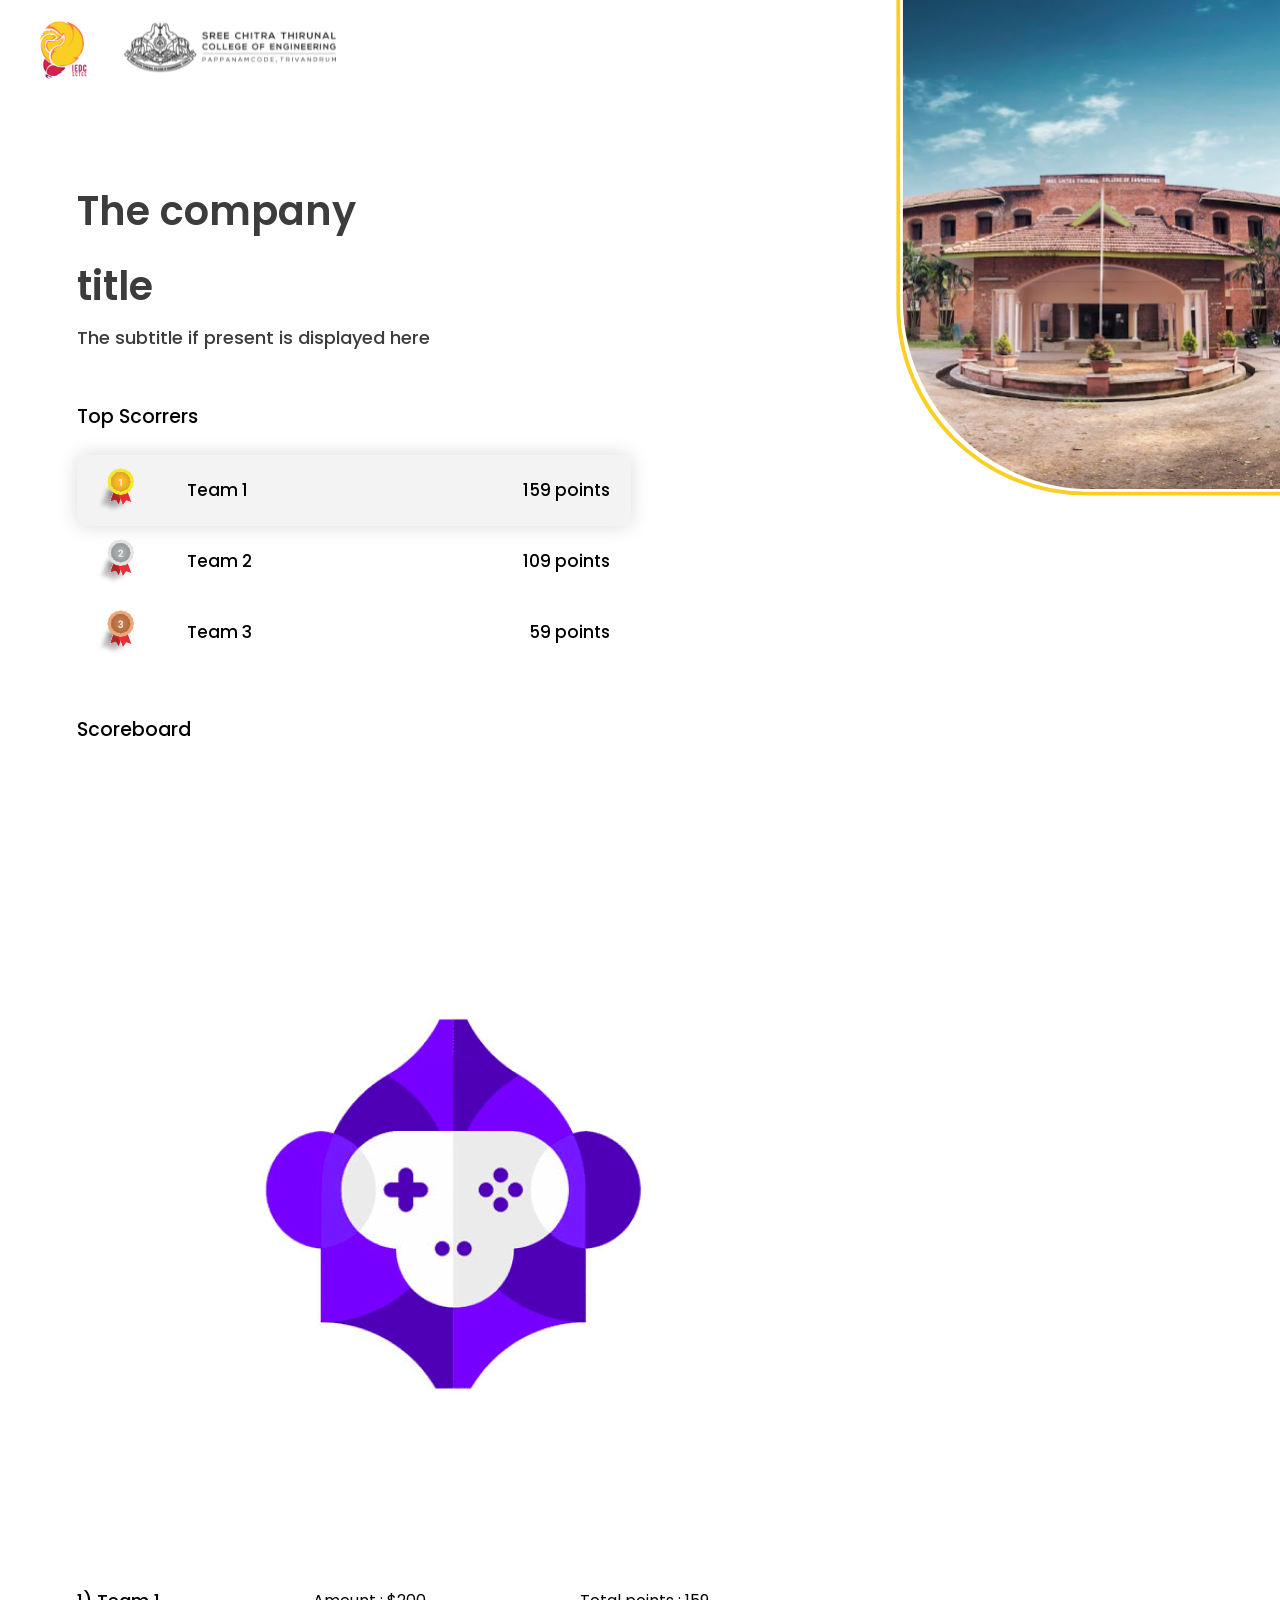
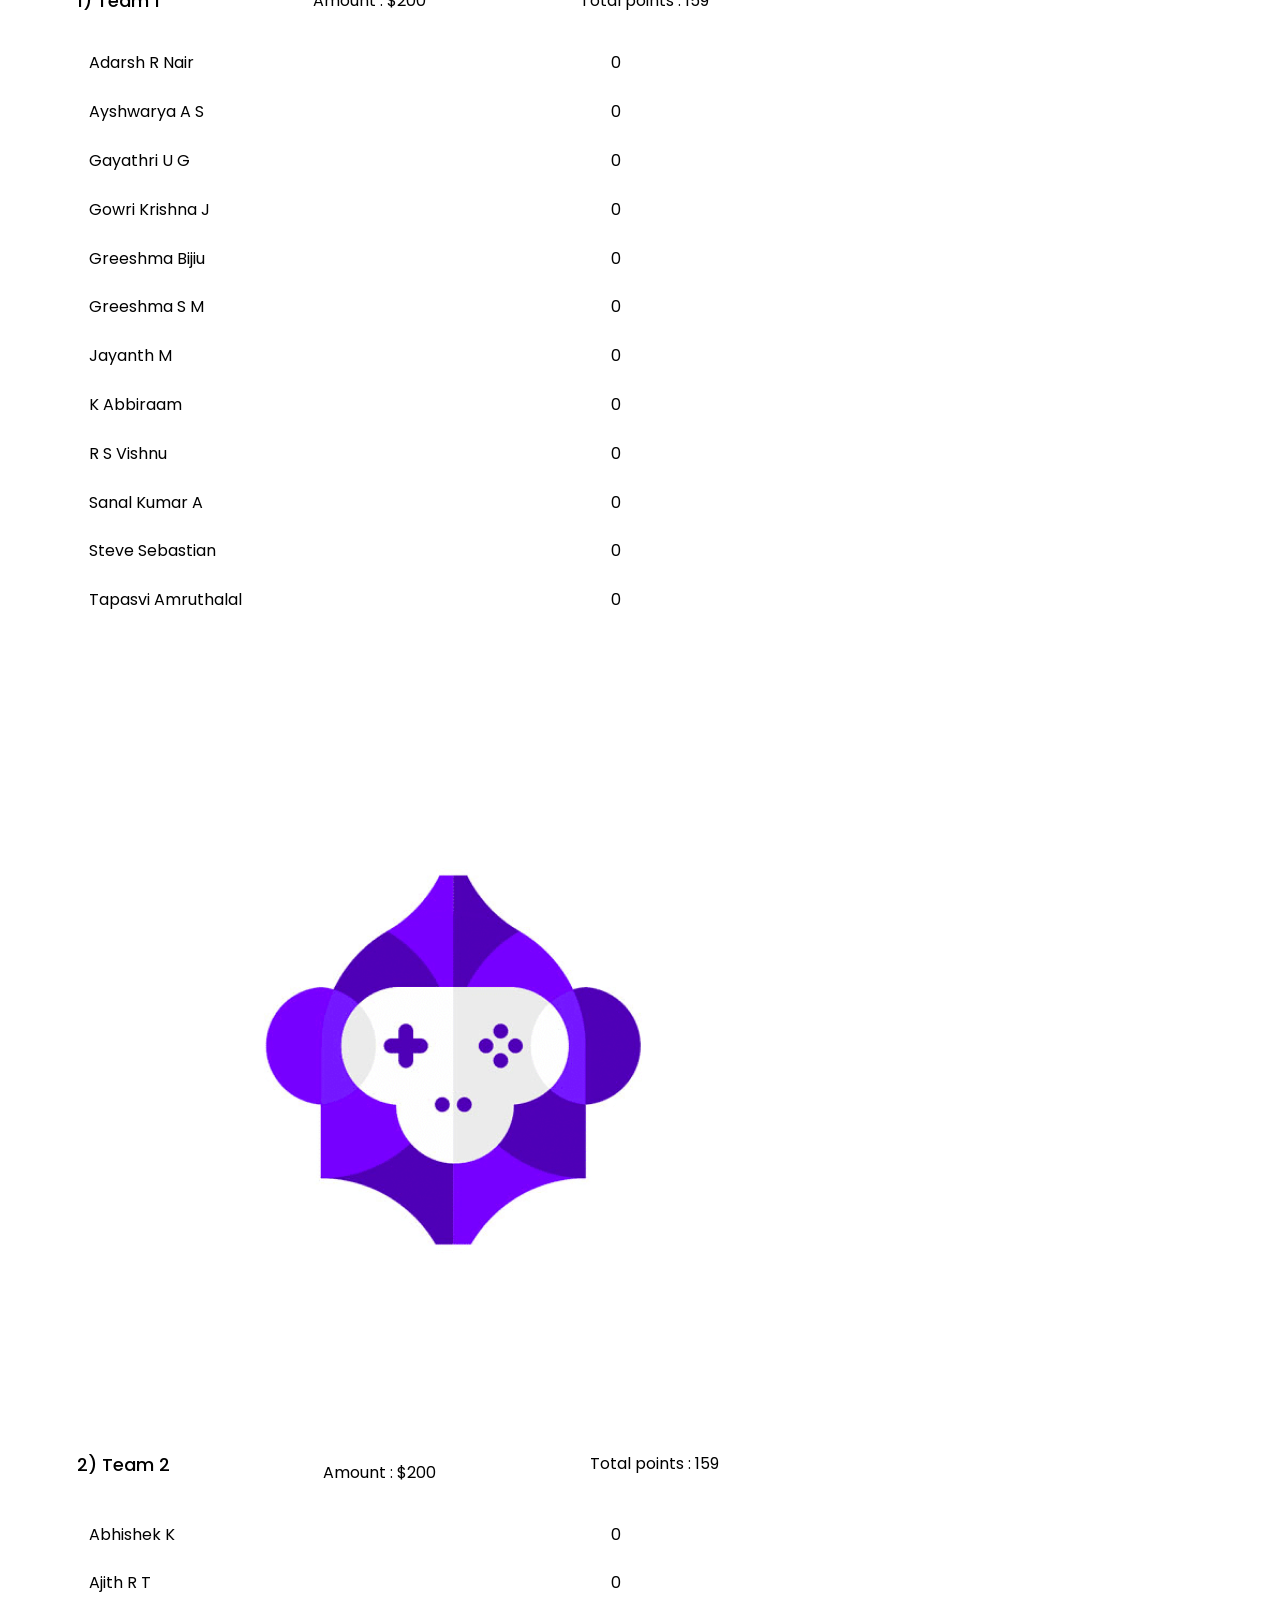
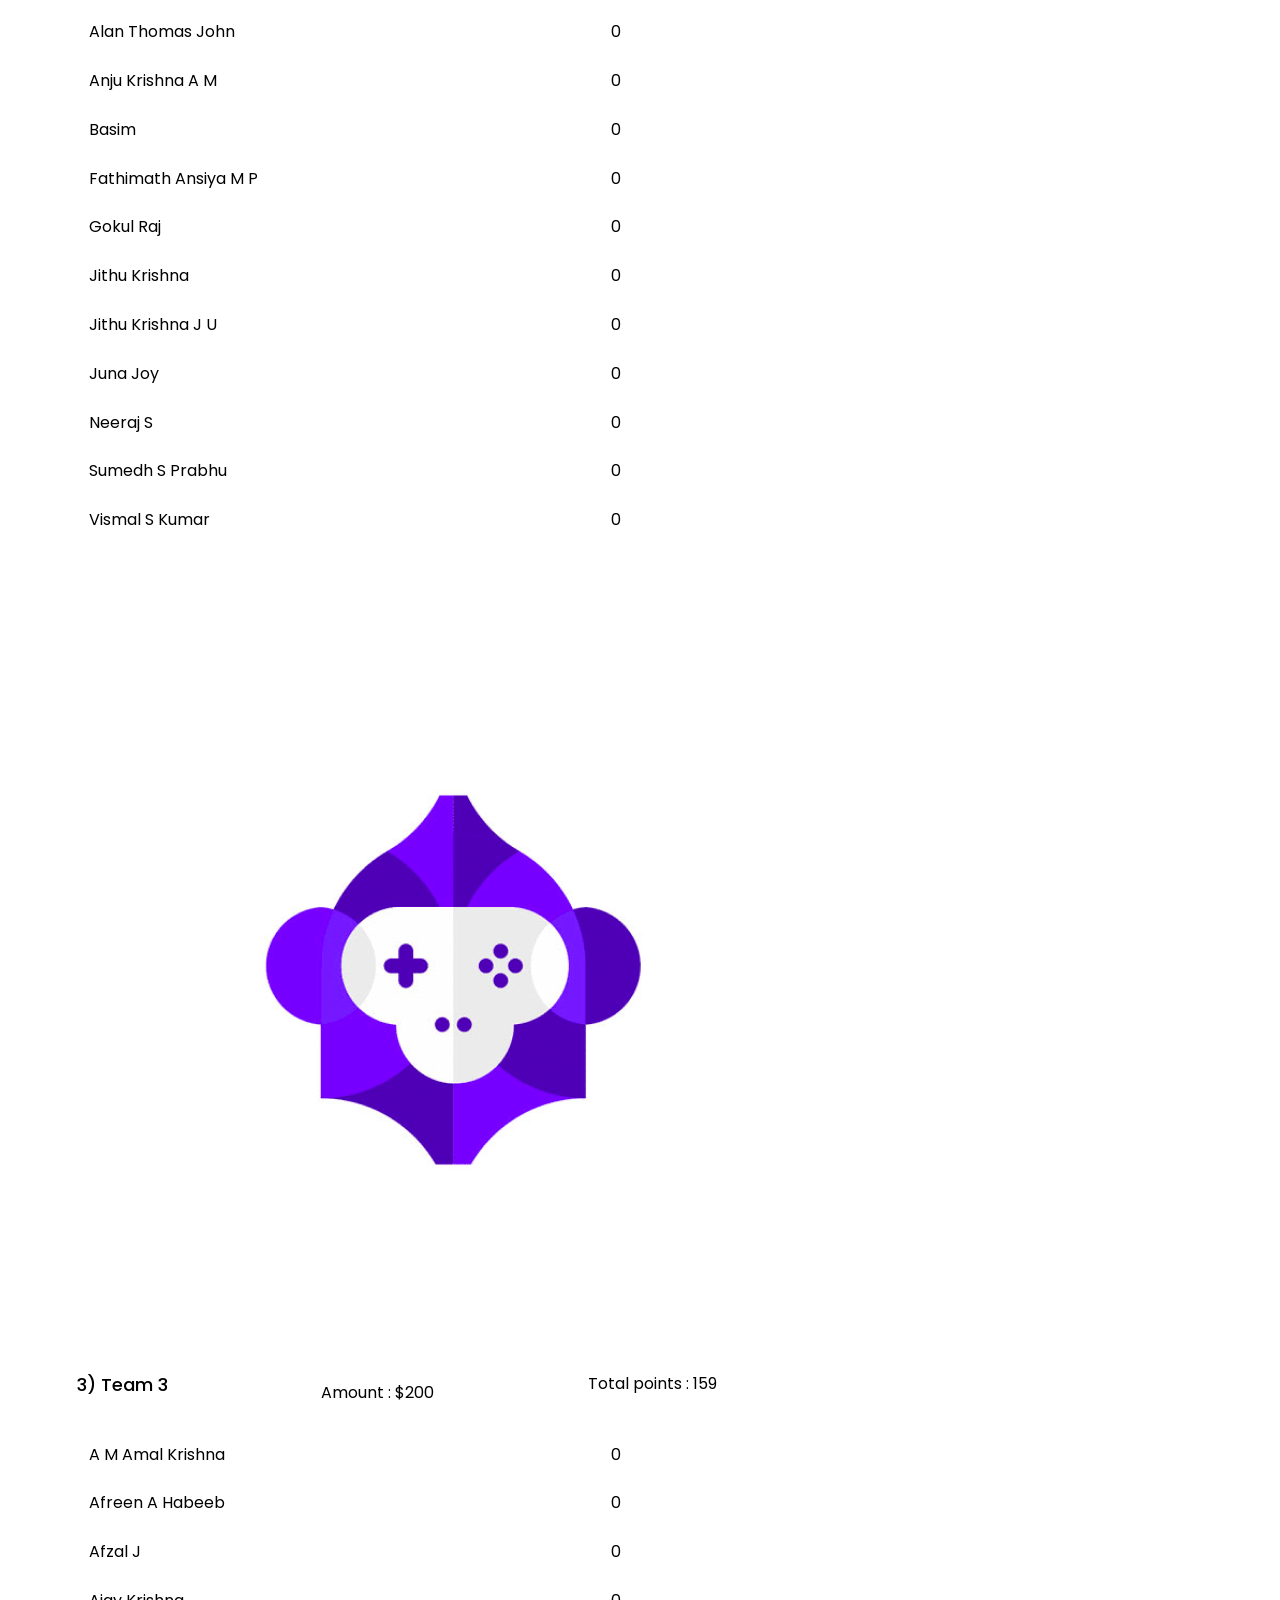
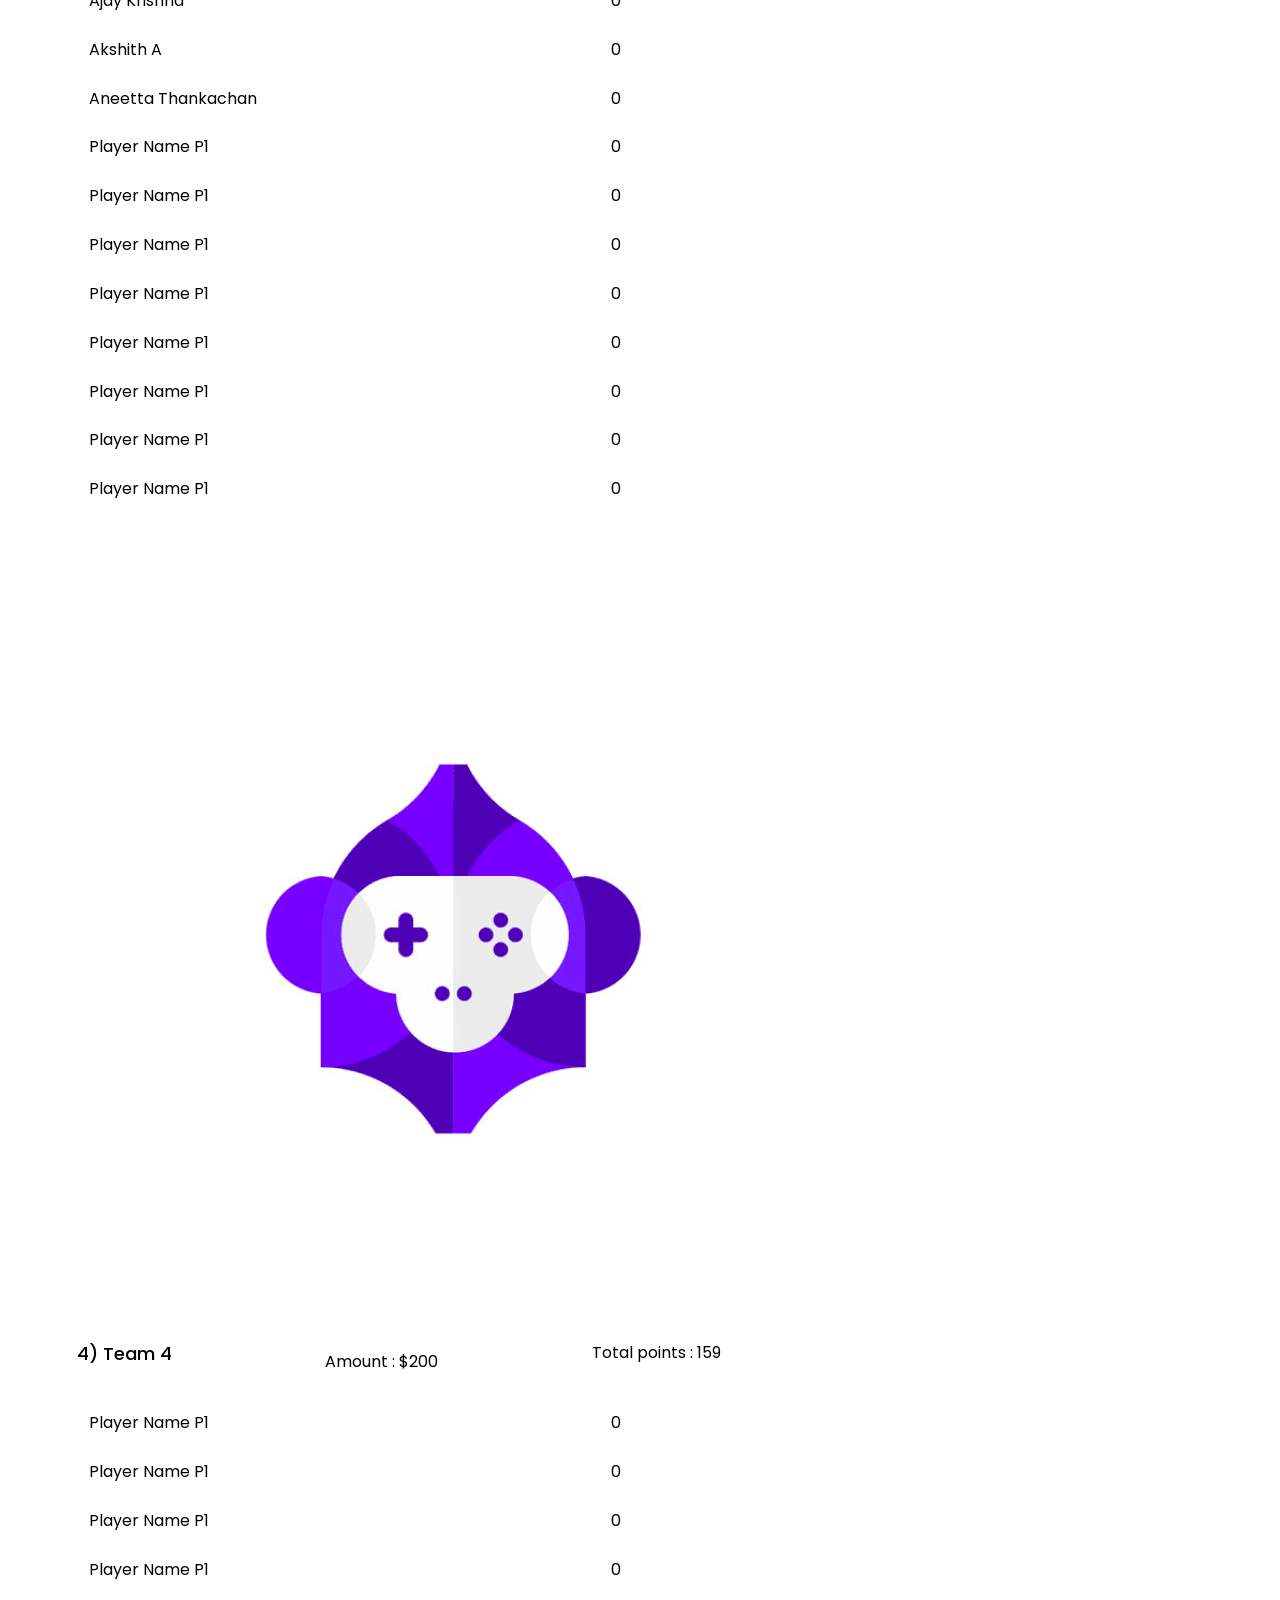
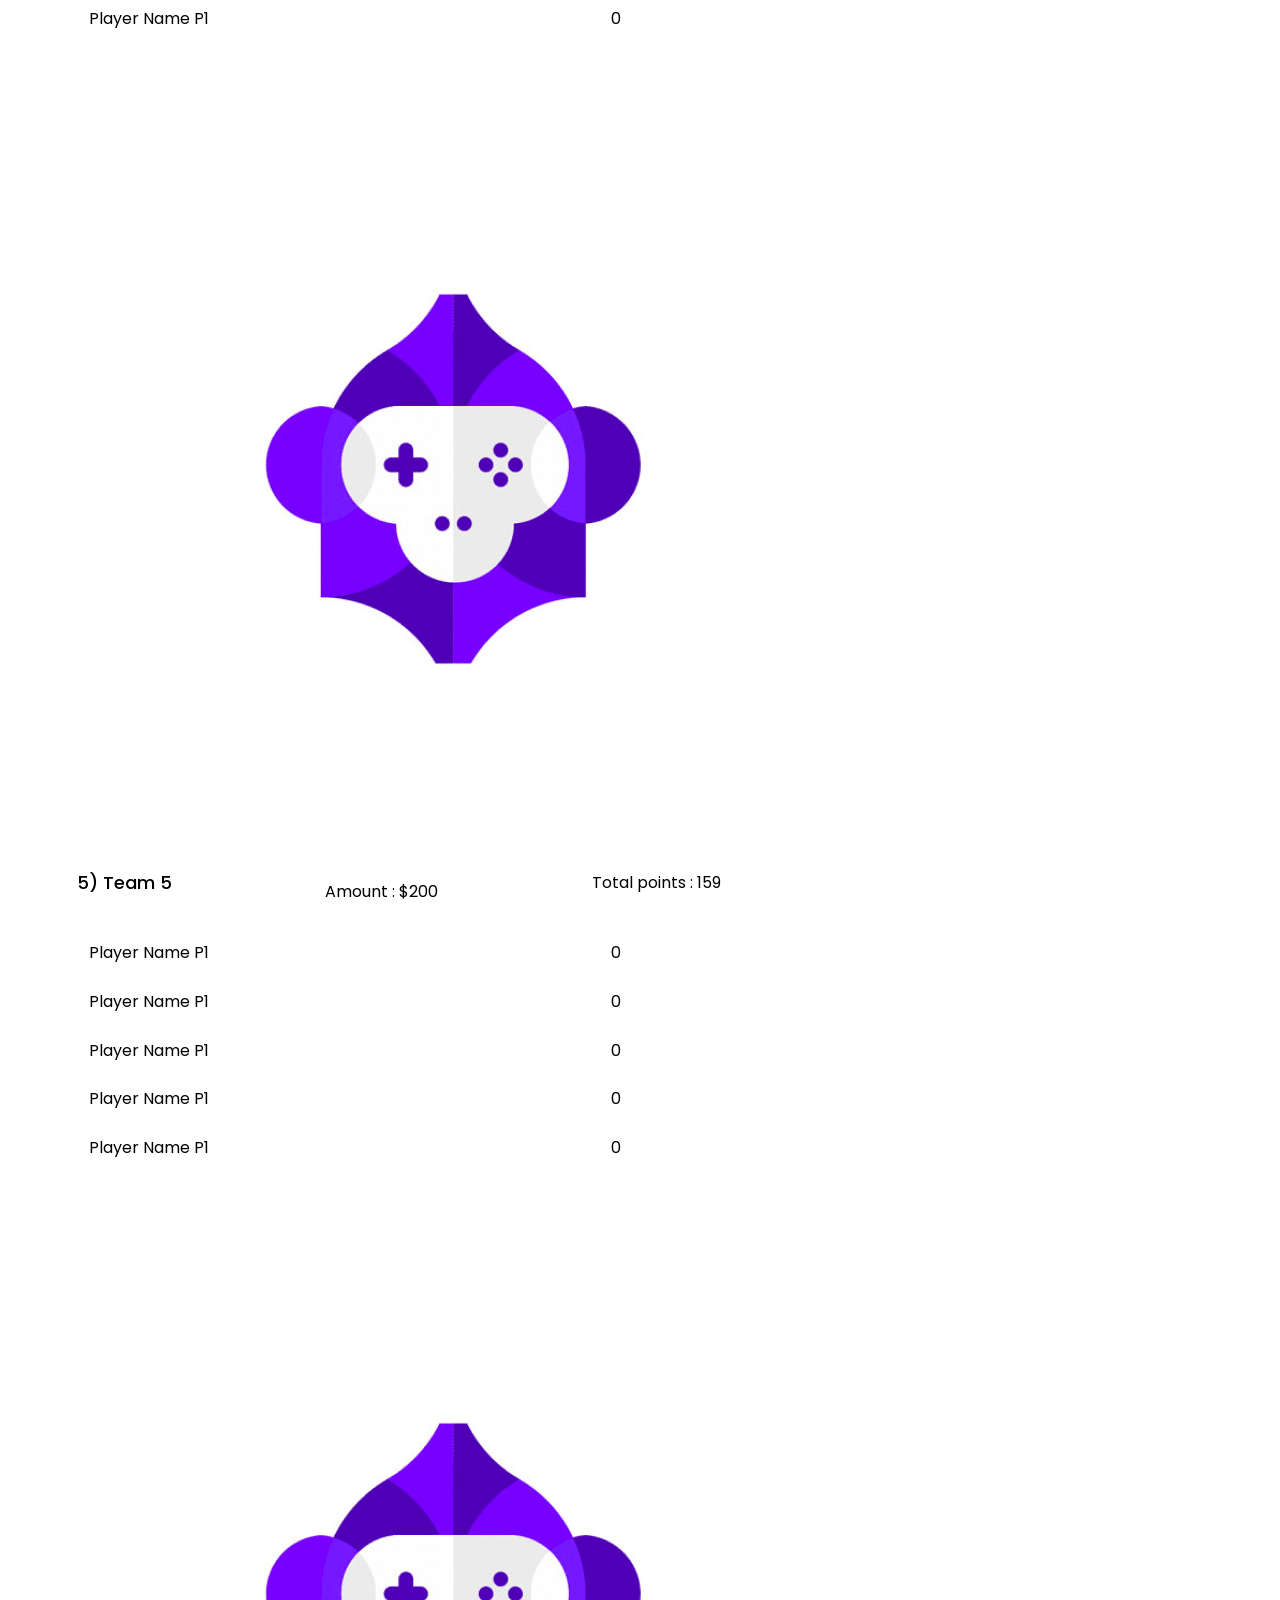
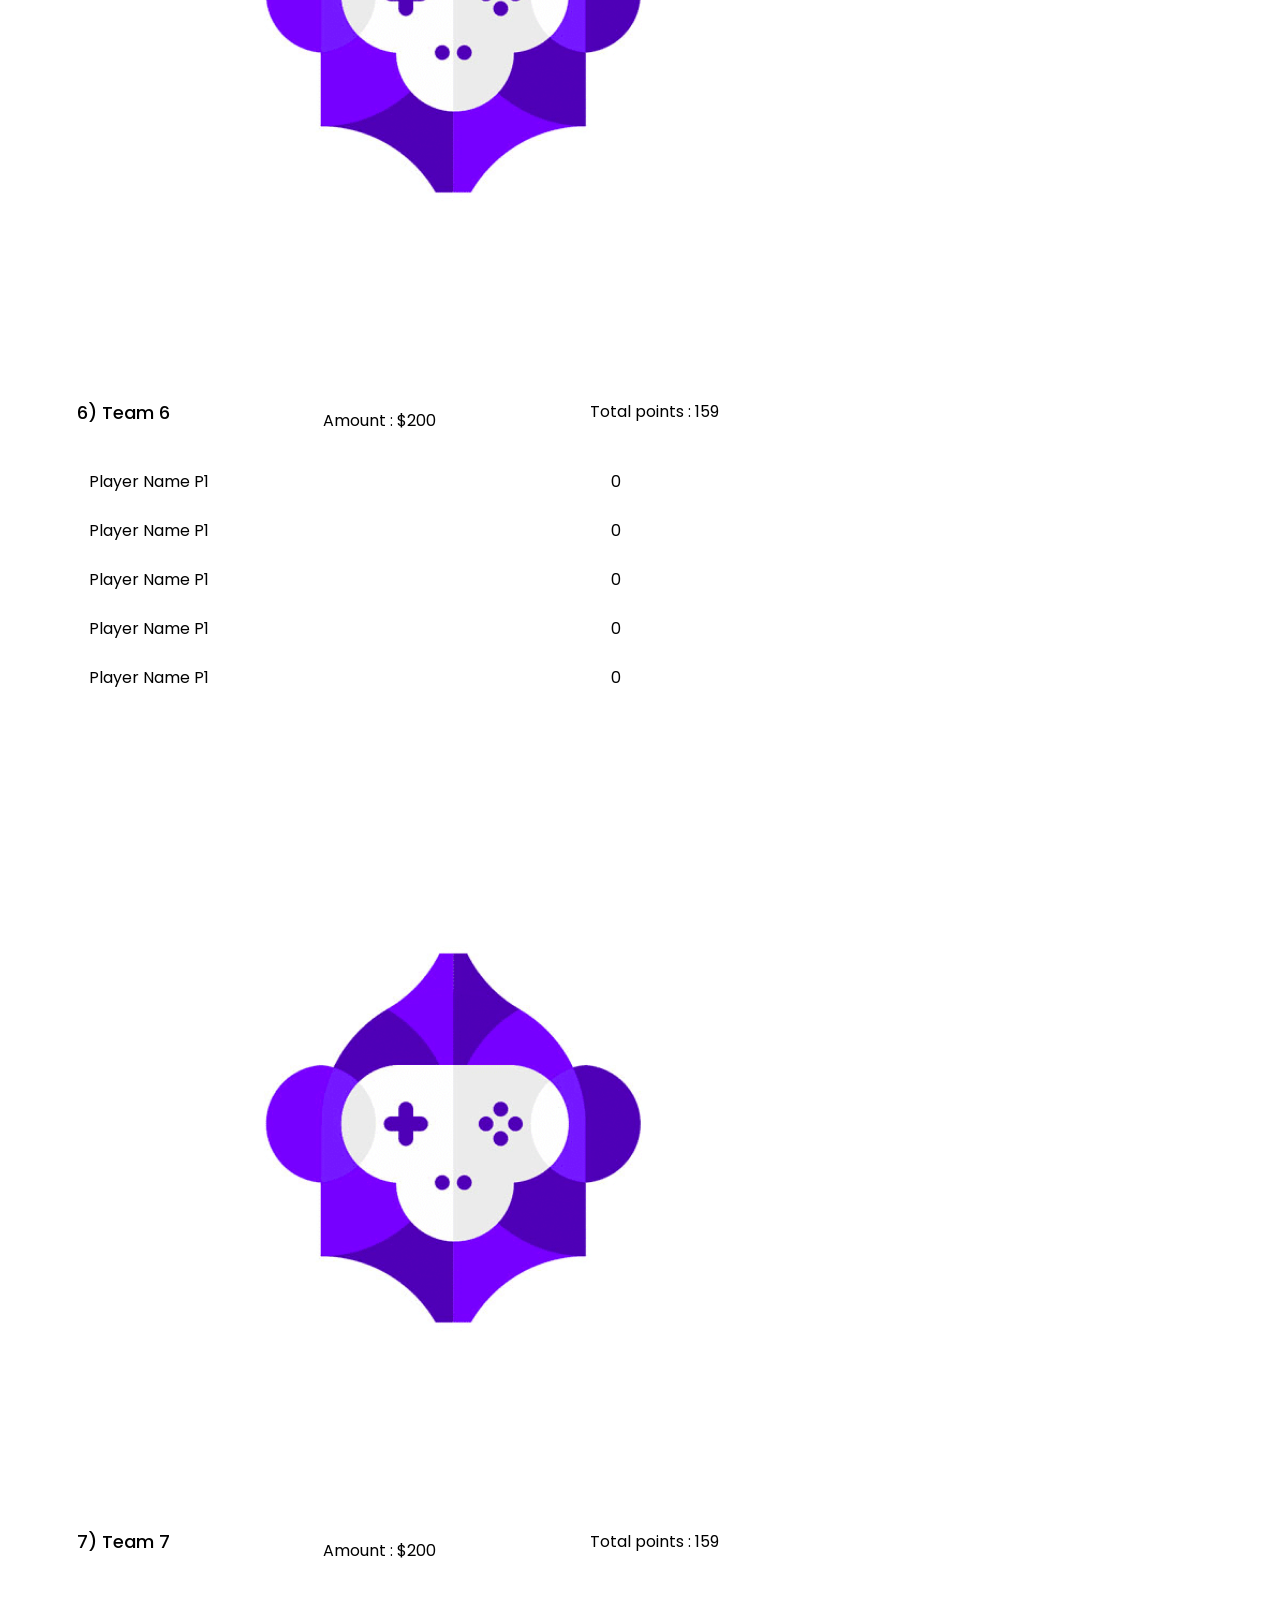
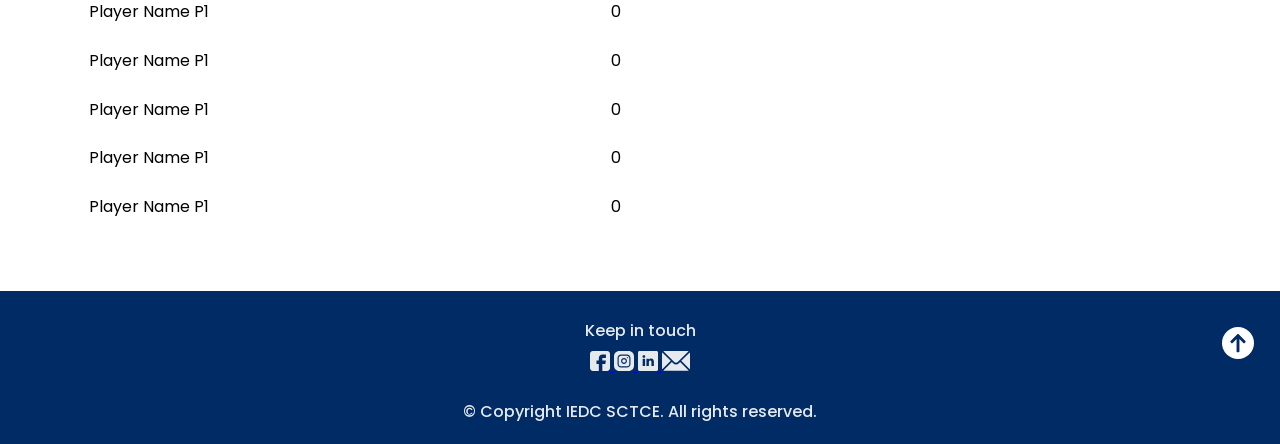
==== commit 3e7c59a6: "Update index.html" ====
--- a/index.html
+++ b/index.html
@@ -34,21 +34,21 @@
           <img src="images/first.svg" />
           <p class="team-name">Team 1</p>
         </div>
-        <p class="team-points">0 points</p>
+        <p class="team-points">159 points</p>
       </div>
       <div class="positions2">
         <div class="img-name">
           <img src="images/second.svg" />
           <p class="team-name">Team 2</p>
         </div>
-        <p class="team-points">0 points</p>
+        <p class="team-points">109 points</p>
       </div>
       <div class="positions2">
         <div class="img-name">
           <img src="images/third.svg" />
           <p class="team-name">Team 3</p>
         </div>
-        <p class="team-points">0 points</p>
+        <p class="team-points">59 points</p>
       </div>
     </div>
     <div class="scoreboard">
@@ -58,8 +58,8 @@
           <img src="images/teamlogo1.png" class="team-logo" />
           <div class="header-text">
             <p class="team-header-title">1) Team 1</p>
-            <p class="team-header-text">Amount : $0</p>
-            <p class="team-header-text">Total points : 0</p>
+            <p class="team-header-text">Amount : $200</p>
+            <p class="team-header-text">Total points : 159</p>
           </div>
         </div>
         <div class="players">
@@ -119,9 +119,9 @@
           <div class="header-text">
             <p class="team-header-title">2) Team 2</p>
             <p class="team-header-text" style="margin-top: 2vh">
-              Amount : $0
-            </p>
-            <p class="team-header-text">Total points : 0</p>
+              Amount : $200
+            </p>
+            <p class="team-header-text">Total points : 159</p>
           </div>
         </div>
         <div class="players">
@@ -185,9 +185,9 @@
           <div class="header-text">
             <p class="team-header-title">3) Team 3</p>
             <p class="team-header-text" style="margin-top: 2vh">
-              Amount : $0
-            </p>
-            <p class="team-header-text">Total points : 0</p>
+              Amount : $200
+            </p>
+            <p class="team-header-text">Total points : 159</p>
           </div>
         </div>
         <div class="players">
@@ -216,27 +216,35 @@
             <p class="player-text">0</p>
           </div>
           <div class="player">
-            <p>Aparna P M</p>
-            <p class="player-text">0</p>
-          </div>
-          <div class="player">
-            <p>Aswanth B S</p>
-            <p class="player-text">0</p>
-          </div>
-          <div class="player">
-            <p>Bhagya Lekshmi U</p>
-            <p class="player-text">0</p>
-          </div>
-          <div class="player">
-            <p>Goutham M S</p>
-            <p class="player-text">0</p>
-          </div>
-          <div class="player">
-            <p>Kalidas V B</p>
-            <p class="player-text">0</p>
-          </div>
-          <div class="player">
-            <p>Sidharth S</p>
+            <p>Player Name P1</p>
+            <p class="player-text">0</p>
+          </div>
+          <div class="player">
+            <p>Player Name P1</p>
+            <p class="player-text">0</p>
+          </div>
+          <div class="player">
+            <p>Player Name P1</p>
+            <p class="player-text">0</p>
+          </div>
+          <div class="player">
+            <p>Player Name P1</p>
+            <p class="player-text">0</p>
+          </div>
+          <div class="player">
+            <p>Player Name P1</p>
+            <p class="player-text">0</p>
+          </div>
+          <div class="player">
+            <p>Player Name P1</p>
+            <p class="player-text">0</p>
+          </div>
+          <div class="player">
+            <p>Player Name P1</p>
+            <p class="player-text">0</p>
+          </div>
+          <div class="player">
+            <p>Player Name P1</p>
             <p class="player-text">0</p>
           </div>
         </div>
@@ -247,62 +255,30 @@
           <div class="header-text">
             <p class="team-header-title">4) Team 4</p>
             <p class="team-header-text" style="margin-top: 2vh">
-              Amount : $0
-            </p>
-            <p class="team-header-text">Total points : 0</p>
-          </div>
-        </div>
-        <div class="players">
-          <div class="player">
-            <p>Adityan Siva Prasad</p>
-            <p class="player-text">0</p>
-          </div>
-          <div class="player">
-            <p>Anoop Krishna</p>
-            <p class="player-text">0</p>
-          </div>
-          <div class="player">
-            <p>Daina Mathew</p>
-            <p class="player-text">0</p>
-          </div>
-          <div class="player">
-            <p>Devavrithan</p>
-            <p class="player-text">0</p>
-          </div>
-          <div class="player">
-            <p>Ganga M K</p>
-            <p class="player-text">0</p>
-          </div>
-          <div class="player">
-            <p>Kaviya</p>
-            <p class="player-text">0</p>
-          </div>
-          <div class="player">
-            <p>Ruben Thomas</p>
-            <p class="player-text">0</p>
-          </div>
-          <div class="player">
-            <p>S Aswin</p>
-            <p class="player-text">0</p>
-          </div>
-          <div class="player">
-            <p>Saira John</p>
-            <p class="player-text">0</p>
-          </div>
-          <div class="player">
-            <p>Sanjay</p>
-            <p class="player-text">0</p>
-          </div>
-          <div class="player">
-            <p>Surya Kiran</p>
-            <p class="player-text">0</p>
-          </div>
-          <div class="player">
-            <p>Tina Mariam Thomas</p>
-            <p class="player-text">0</p>
-          </div>
-          <div class="player">
-            <p>Vidhya R V</p>
+              Amount : $200
+            </p>
+            <p class="team-header-text">Total points : 159</p>
+          </div>
+        </div>
+        <div class="players">
+          <div class="player">
+            <p>Player Name P1</p>
+            <p class="player-text">0</p>
+          </div>
+          <div class="player">
+            <p>Player Name P1</p>
+            <p class="player-text">0</p>
+          </div>
+          <div class="player">
+            <p>Player Name P1</p>
+            <p class="player-text">0</p>
+          </div>
+          <div class="player">
+            <p>Player Name P1</p>
+            <p class="player-text">0</p>
+          </div>
+          <div class="player">
+            <p>Player Name P1</p>
             <p class="player-text">0</p>
           </div>
         </div>
@@ -313,62 +289,30 @@
           <div class="header-text">
             <p class="team-header-title">5) Team 5</p>
             <p class="team-header-text" style="margin-top: 2vh">
-              Amount : $0
-            </p>
-            <p class="team-header-text">Total points : 0</p>
-          </div>
-        </div>
-        <div class="players">
-          <div class="player">
-            <p>Abhiram S</p>
-            <p class="player-text">0</p>
-          </div>
-          <div class="player">
-            <p>Aleena Gigi</p>
-            <p class="player-text">0</p>
-          </div>
-          <div class="player">
-            <p>Alka</p>
-            <p class="player-text">0</p>
-          </div>
-          <div class="player">
-            <p>Archana S Lakshmi</p>
-            <p class="player-text">0</p>
-          </div>
-          <div class="player">
-            <p>Binita Benoy</p>
-            <p class="player-text">0</p>
-          </div>
-          <div class="player">
-            <p>Jayalakshmi M A</p>
-            <p class="player-text">0</p>
-          </div>
-          <div class="player">
-            <p>Lekshmi D</p>
-            <p class="player-text">0</p>
-          </div>
-          <div class="player">
-            <p>Nohan joe Antony</p>
-            <p class="player-text">0</p>
-          </div>
-          <div class="player">
-            <p>Sidharth D R</p>
-            <p class="player-text">0</p>
-          </div>
-          <div class="player">
-            <p>Sooryakiran</p>
-            <p class="player-text">0</p>
-          </div>
-          <div class="player">
-            <p>Surya kiran S</p>
-            <p class="player-text">0</p>
-          </div>
-          <div class="player">
-            <p>Vishal R</p>
-            <p class="player-text">0</p>
-          </div>
-          <div class="player">
-            <p>Vishnu R Nair</p>
+              Amount : $200
+            </p>
+            <p class="team-header-text">Total points : 159</p>
+          </div>
+        </div>
+        <div class="players">
+          <div class="player">
+            <p>Player Name P1</p>
+            <p class="player-text">0</p>
+          </div>
+          <div class="player">
+            <p>Player Name P1</p>
+            <p class="player-text">0</p>
+          </div>
+          <div class="player">
+            <p>Player Name P1</p>
+            <p class="player-text">0</p>
+          </div>
+          <div class="player">
+            <p>Player Name P1</p>
+            <p class="player-text">0</p>
+          </div>
+          <div class="player">
+            <p>Player Name P1</p>
             <p class="player-text">0</p>
           </div>
         </div>
@@ -379,62 +323,30 @@
           <div class="header-text">
             <p class="team-header-title">6) Team 6</p>
             <p class="team-header-text" style="margin-top: 2vh">
-              Amount : $0
-            </p>
-            <p class="team-header-text">Total points : 0</p>
-          </div>
-        </div>
-        <div class="players">
-          <div class="player">
-            <p>Akshith A</p>
-            <p class="player-text">0</p>
-          </div>
-          <div class="player">
-            <p>Aleena Thankam Linson</p>
-            <p class="player-text">0</p>
-          </div>
-          <div class="player">
-            <p>Anand Krishnan</p>
-            <p class="player-text">0</p>
-          </div>
-          <div class="player">
-            <p>Arun S</p>
-            <p class="player-text">0</p>
-          </div>
-          <div class="player">
-            <p>Arundhati Krishna</p>
-            <p class="player-text">0</p>
-          </div>
-          <div class="player">
-            <p>Binita</p>
-            <p class="player-text">0</p>
-          </div>
-          <div class="player">
-            <p>Devanarayanan</p>
-            <p class="player-text">0</p>
-          </div>
-          <div class="player">
-            <p>Jyothika N</p>
-            <p class="player-text">0</p>
-          </div>
-          <div class="player">
-            <p>Kaviya Chandramohan</p>
-            <p class="player-text">0</p>
-          </div>
-          <div class="player">
-            <p>R A Sidharth</p>
-            <p class="player-text">0</p>
-          </div>
-          <div class="player">
-            <p>Ravi Sankar B S</p>
-            <p class="player-text">0</p>
-          </div>
-          <div class="player">
-            <p>Sagar Krishna G</p>
-            <p class="player-text">0</p>
-          </div>
-          <div class="player">
-            <p>Sangeetha B</p>
+              Amount : $200
+            </p>
+            <p class="team-header-text">Total points : 159</p>
+          </div>
+        </div>
+        <div class="players">
+          <div class="player">
+            <p>Player Name P1</p>
+            <p class="player-text">0</p>
+          </div>
+          <div class="player">
+            <p>Player Name P1</p>
+            <p class="player-text">0</p>
+          </div>
+          <div class="player">
+            <p>Player Name P1</p>
+            <p class="player-text">0</p>
+          </div>
+          <div class="player">
+            <p>Player Name P1</p>
+            <p class="player-text">0</p>
+          </div>
+          <div class="player">
+            <p>Player Name P1</p>
             <p class="player-text">0</p>
           </div>
         </div>
@@ -445,66 +357,30 @@
           <div class="header-text">
             <p class="team-header-title">7) Team 7</p>
             <p class="team-header-text" style="margin-top: 2vh">
-              Amount : $0
-            </p>
-            <p class="team-header-text">Total points : 0</p>
-          </div>
-        </div>
-        <div class="players">
-          <div class="player">
-            <p>Akshay V</p>
-            <p class="player-text">0</p>
-          </div>
-          <div class="player">
-            <p>Anugraha Vincent</p>
-            <p class="player-text">0</p>
-          </div>
-          <div class="player">
-            <p>Aparna Anil A D</p>
-            <p class="player-text">0</p>
-          </div>
-          <div class="player">
-            <p>Ashwin V</p>
-            <p class="player-text">0</p>
-          </div>
-          <div class="player">
-            <p>Hiba</p>
-            <p class="player-text">0</p>
-          </div>
-          <div class="player">
-            <p>Justin Jacob Philip</p>
-            <p class="player-text">0</p>
-          </div>
-          <div class="player">
-            <p>Nidhil Yasmin</p>
-            <p class="player-text">0</p>
-          </div>
-          <div class="player">
-            <p>Roshni G</p>
-            <p class="player-text">0</p>
-          </div>
-          <div class="player">
-            <p>Sreedev R</p>
-            <p class="player-text">0</p>
-          </div>
-          <div class="player">
-            <p>Sreejesh Sharma S</p>
-            <p class="player-text">0</p>
-          </div>
-          <div class="player">
-            <p>Vidhu Krishna</p>
-            <p class="player-text">0</p>
-          </div>
-          <div class="player">
-            <p>Vismaya S J Nair</p>
-            <p class="player-text">0</p>
-          </div>
-          <div class="player">
-            <p>Zeba S</p>
-            <p class="player-text">0</p>
-          </div>
-          <div class="player">
-            <p>Vinayaka</p>
+              Amount : $200
+            </p>
+            <p class="team-header-text">Total points : 159</p>
+          </div>
+        </div>
+        <div class="players">
+          <div class="player">
+            <p>Player Name P1</p>
+            <p class="player-text">0</p>
+          </div>
+          <div class="player">
+            <p>Player Name P1</p>
+            <p class="player-text">0</p>
+          </div>
+          <div class="player">
+            <p>Player Name P1</p>
+            <p class="player-text">0</p>
+          </div>
+          <div class="player">
+            <p>Player Name P1</p>
+            <p class="player-text">0</p>
+          </div>
+          <div class="player">
+            <p>Player Name P1</p>
             <p class="player-text">0</p>
           </div>
         </div>
--- a/style.css
+++ b/style.css
@@ -85,6 +85,7 @@
 .team-name {
   margin-left: 6%;
   min-width: 12vw;
+  max-width: 30px;
   font-style: normal;
   font-weight: 500;
   font-size: 17px;
@@ -108,6 +109,8 @@
   font-size: 1.5vw;
   line-height: 52px;
   margin-top: 3%;
+  margin-bottom: 3%;
+}
 }
 .team-logo {
   width: 15vw;
@@ -153,7 +156,9 @@
   margin-bottom: 2%;
 }
 .player-text {
-  margin-left: 44vw;
+  /* margin-left: 44vw; */
+  position: absolute;
+  right: 51.5vw;
 }
 .footer {
   background: #002b64;
@@ -289,7 +294,8 @@
   }
   .team-name {
     margin-left: 30px;
-    max-width: 47vw;
+    max-width: 33vw;
+    overflow-x: hidden;
   }
   .team-points {
     min-width: unset;
@@ -354,7 +360,13 @@
     margin-bottom: 2vh;
   }
   .player-text {
-    margin-left: unset;
+    /* margin-left: unset; */
+    position: absolute;
+    right: 11vw;
+  }
+  .player p{
+    max-width: 63vw;
+    overflow-x: hidden;
   }
   .footer {
     width: 100vw;
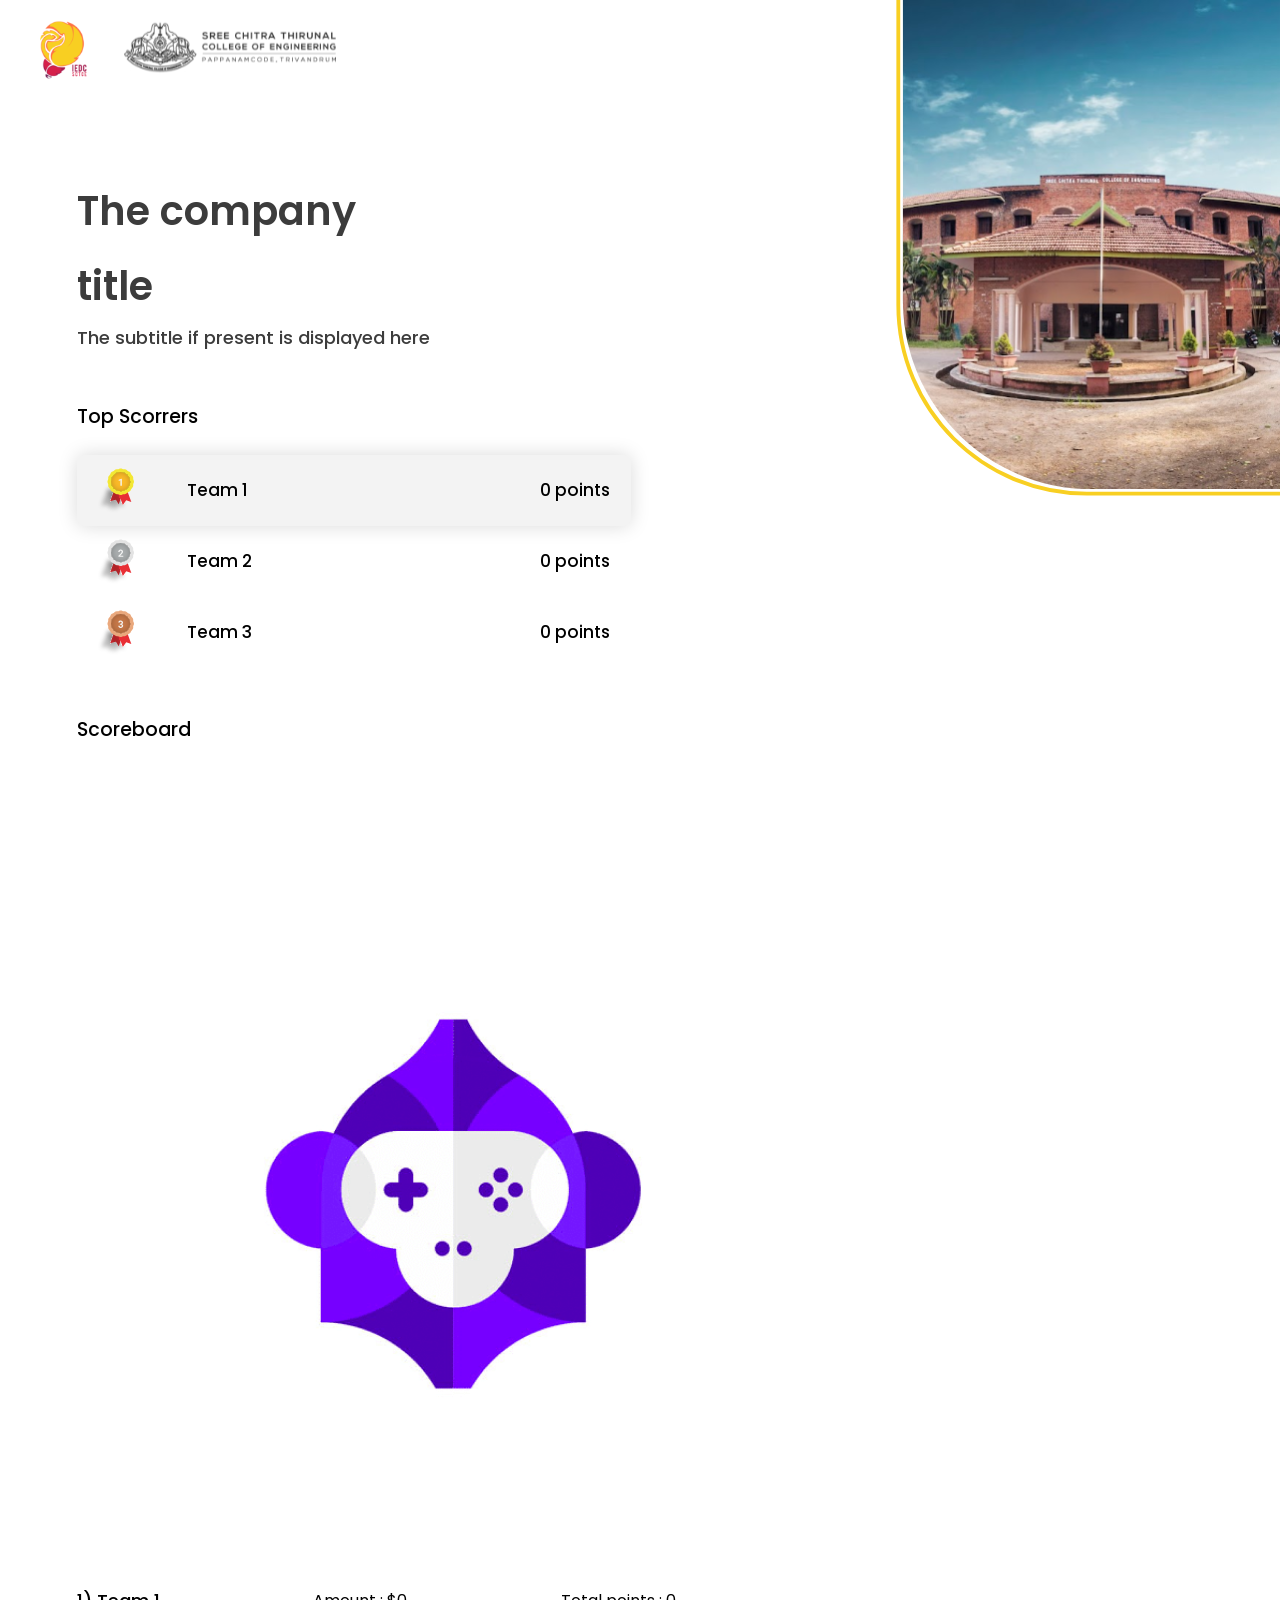
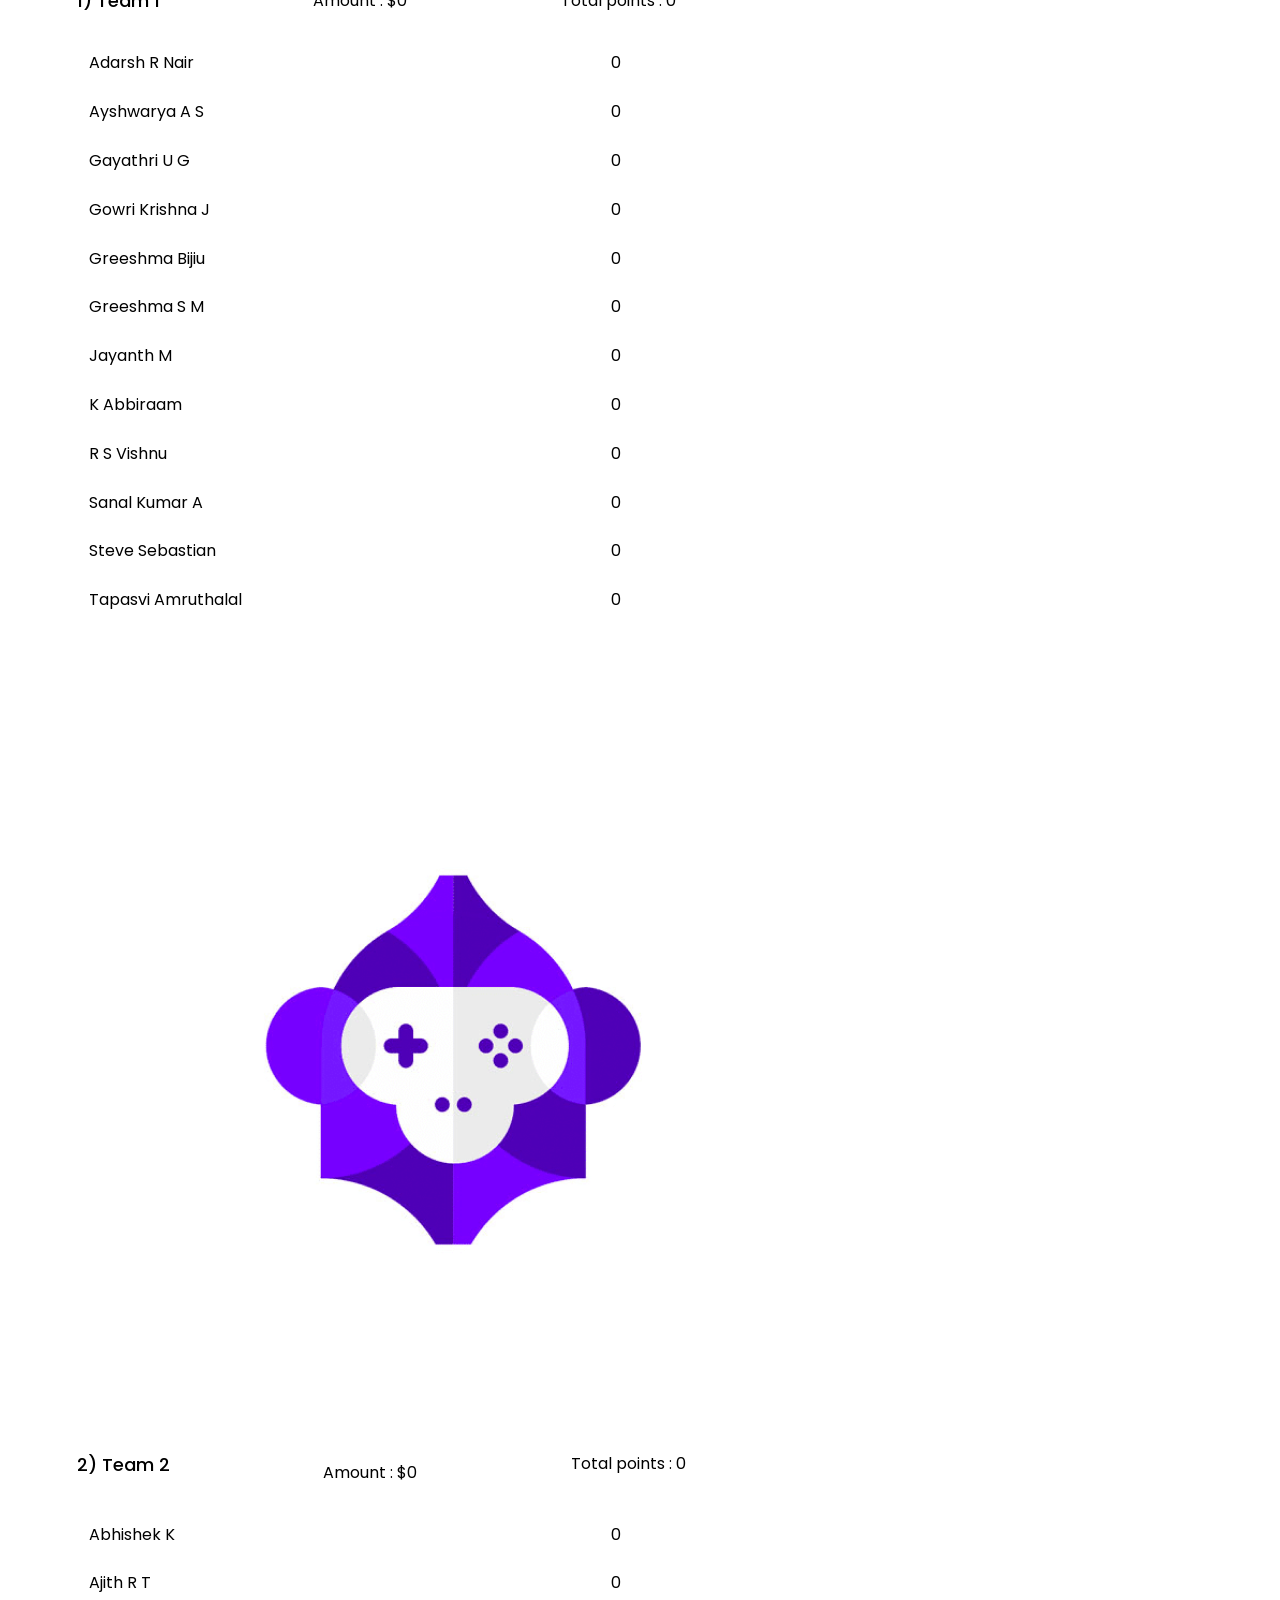
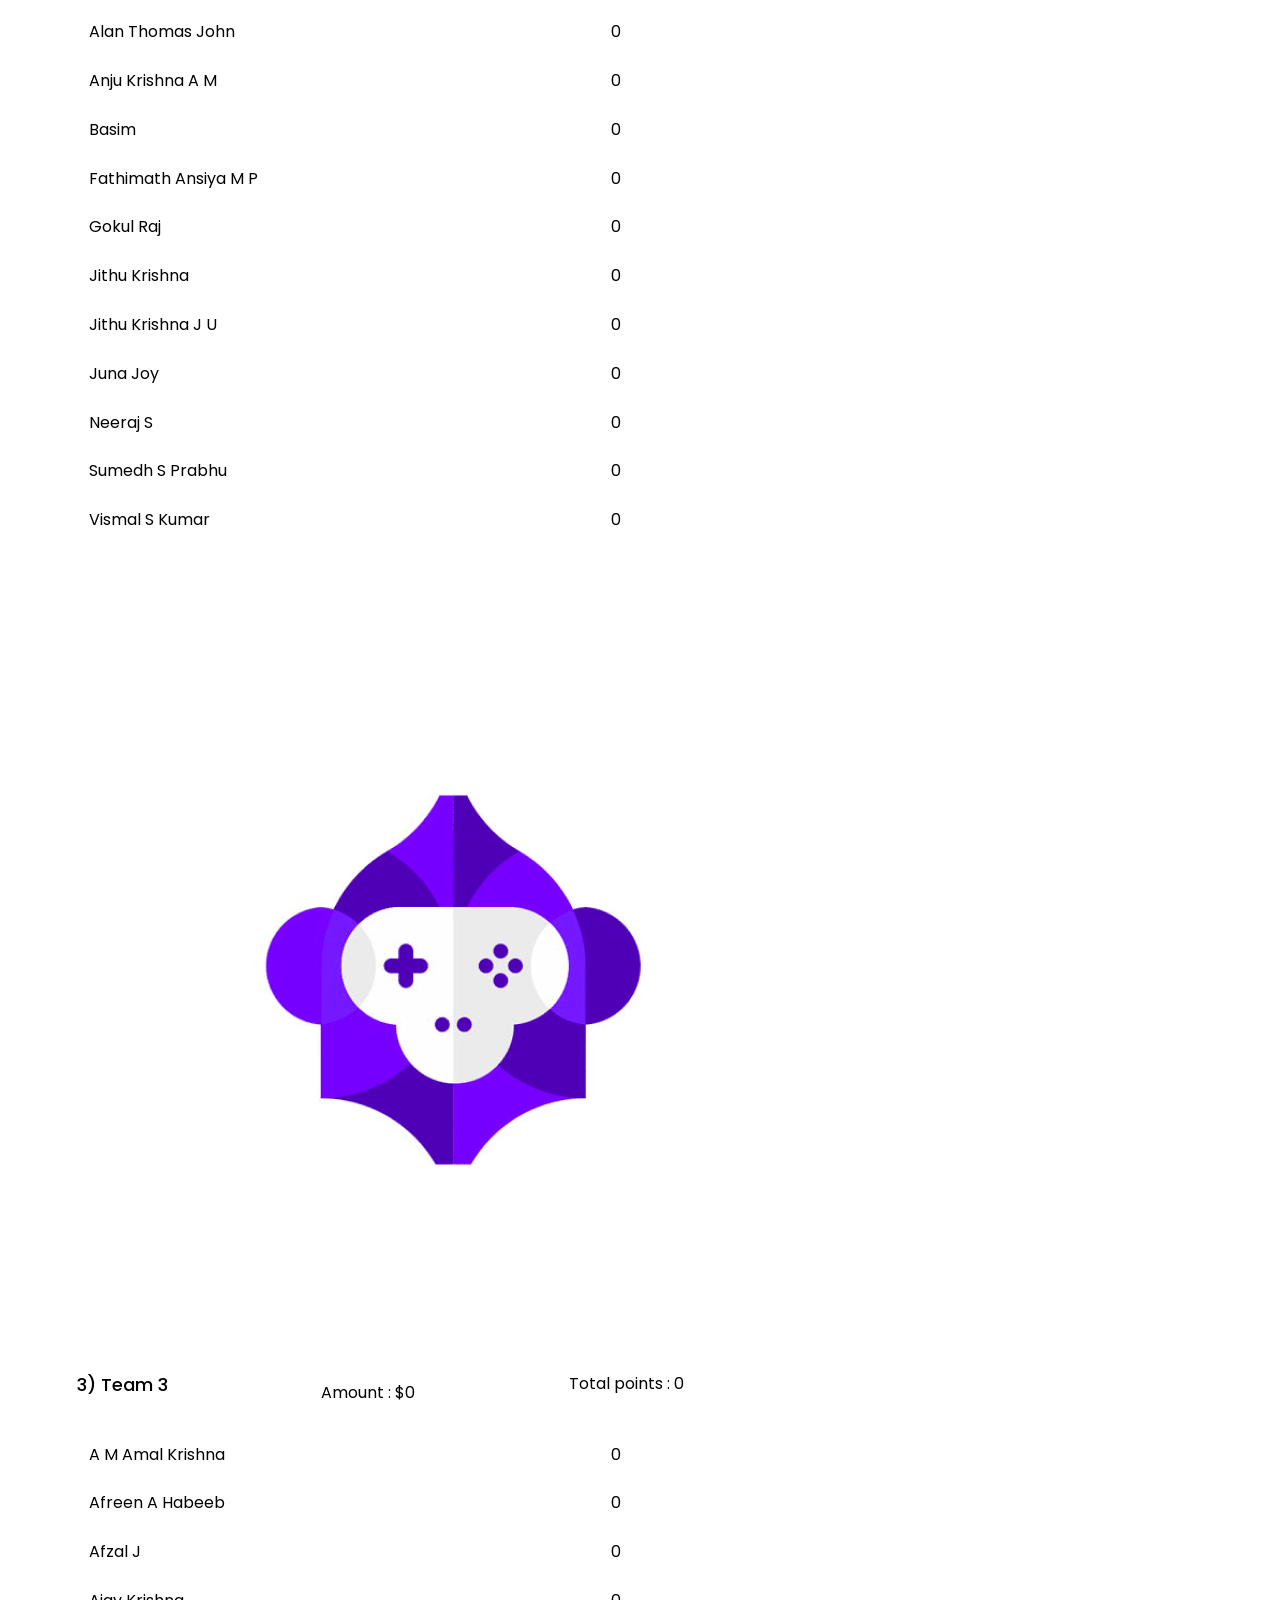
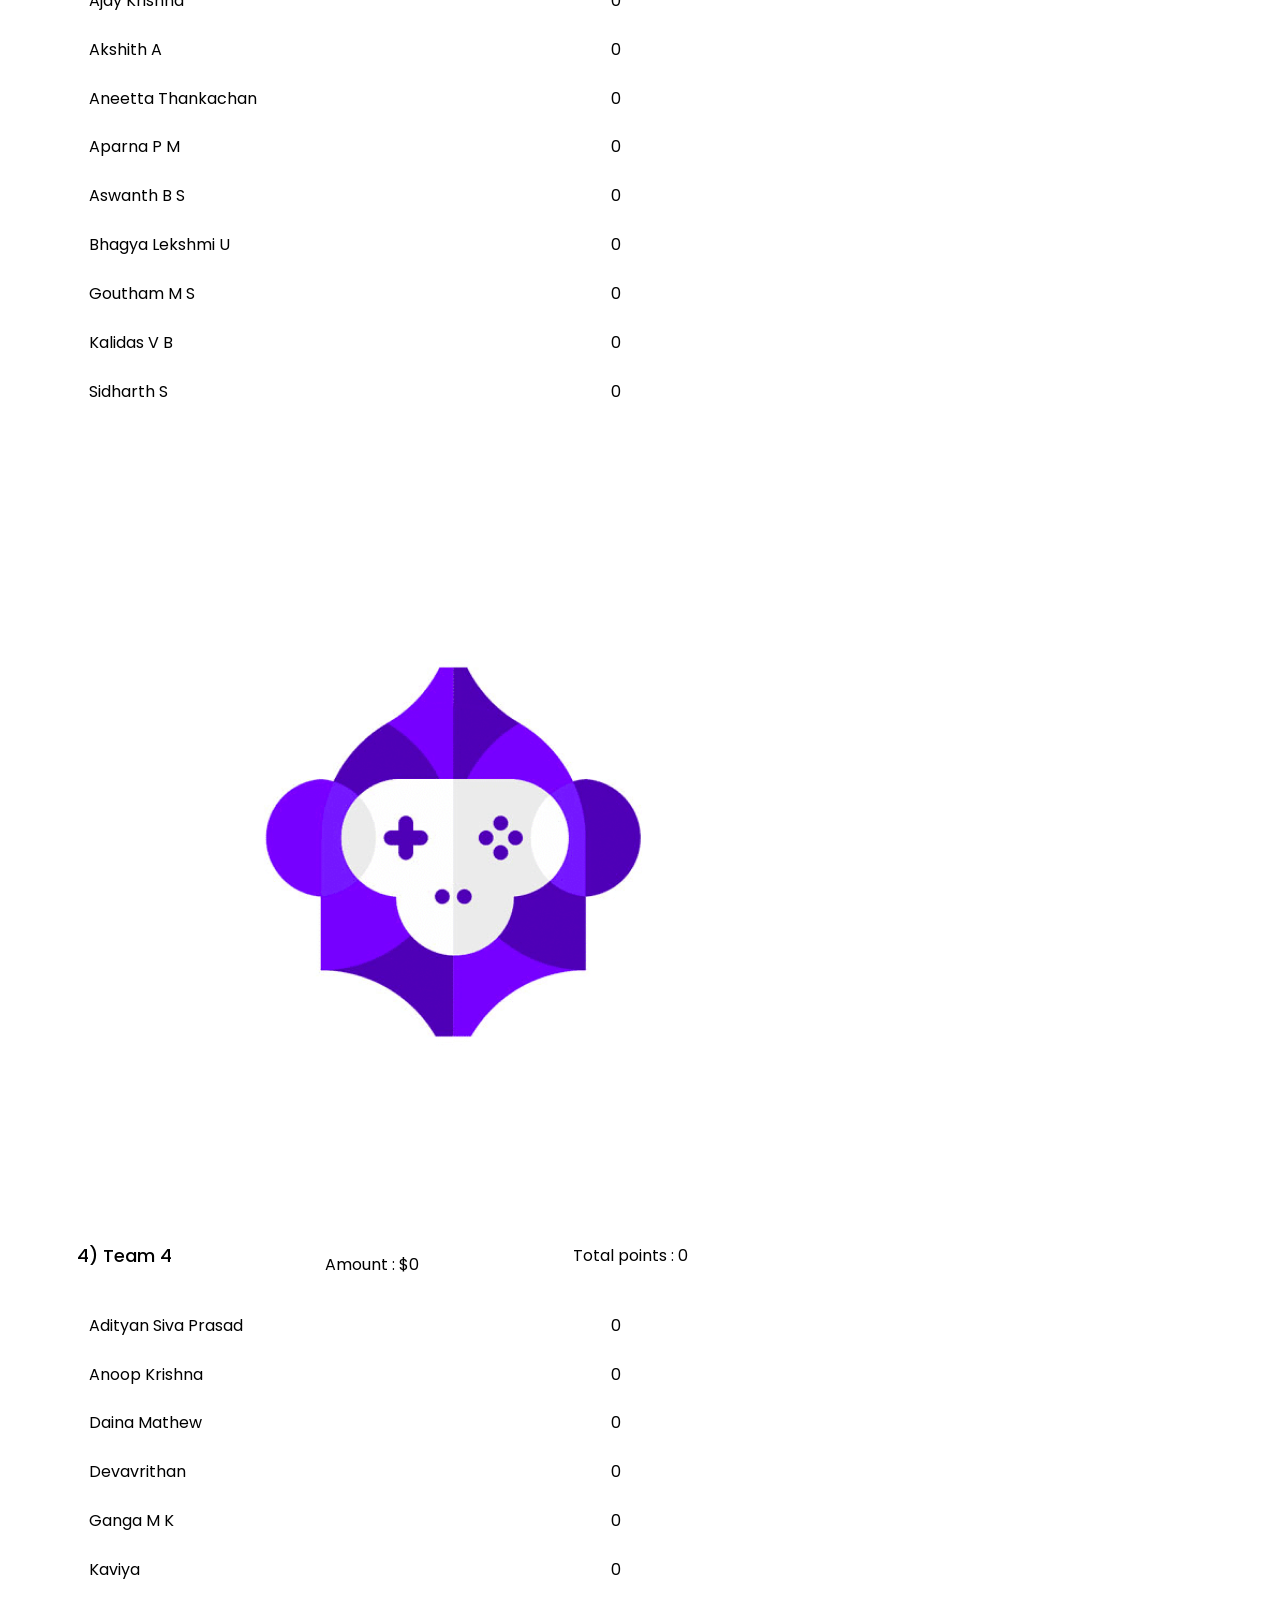
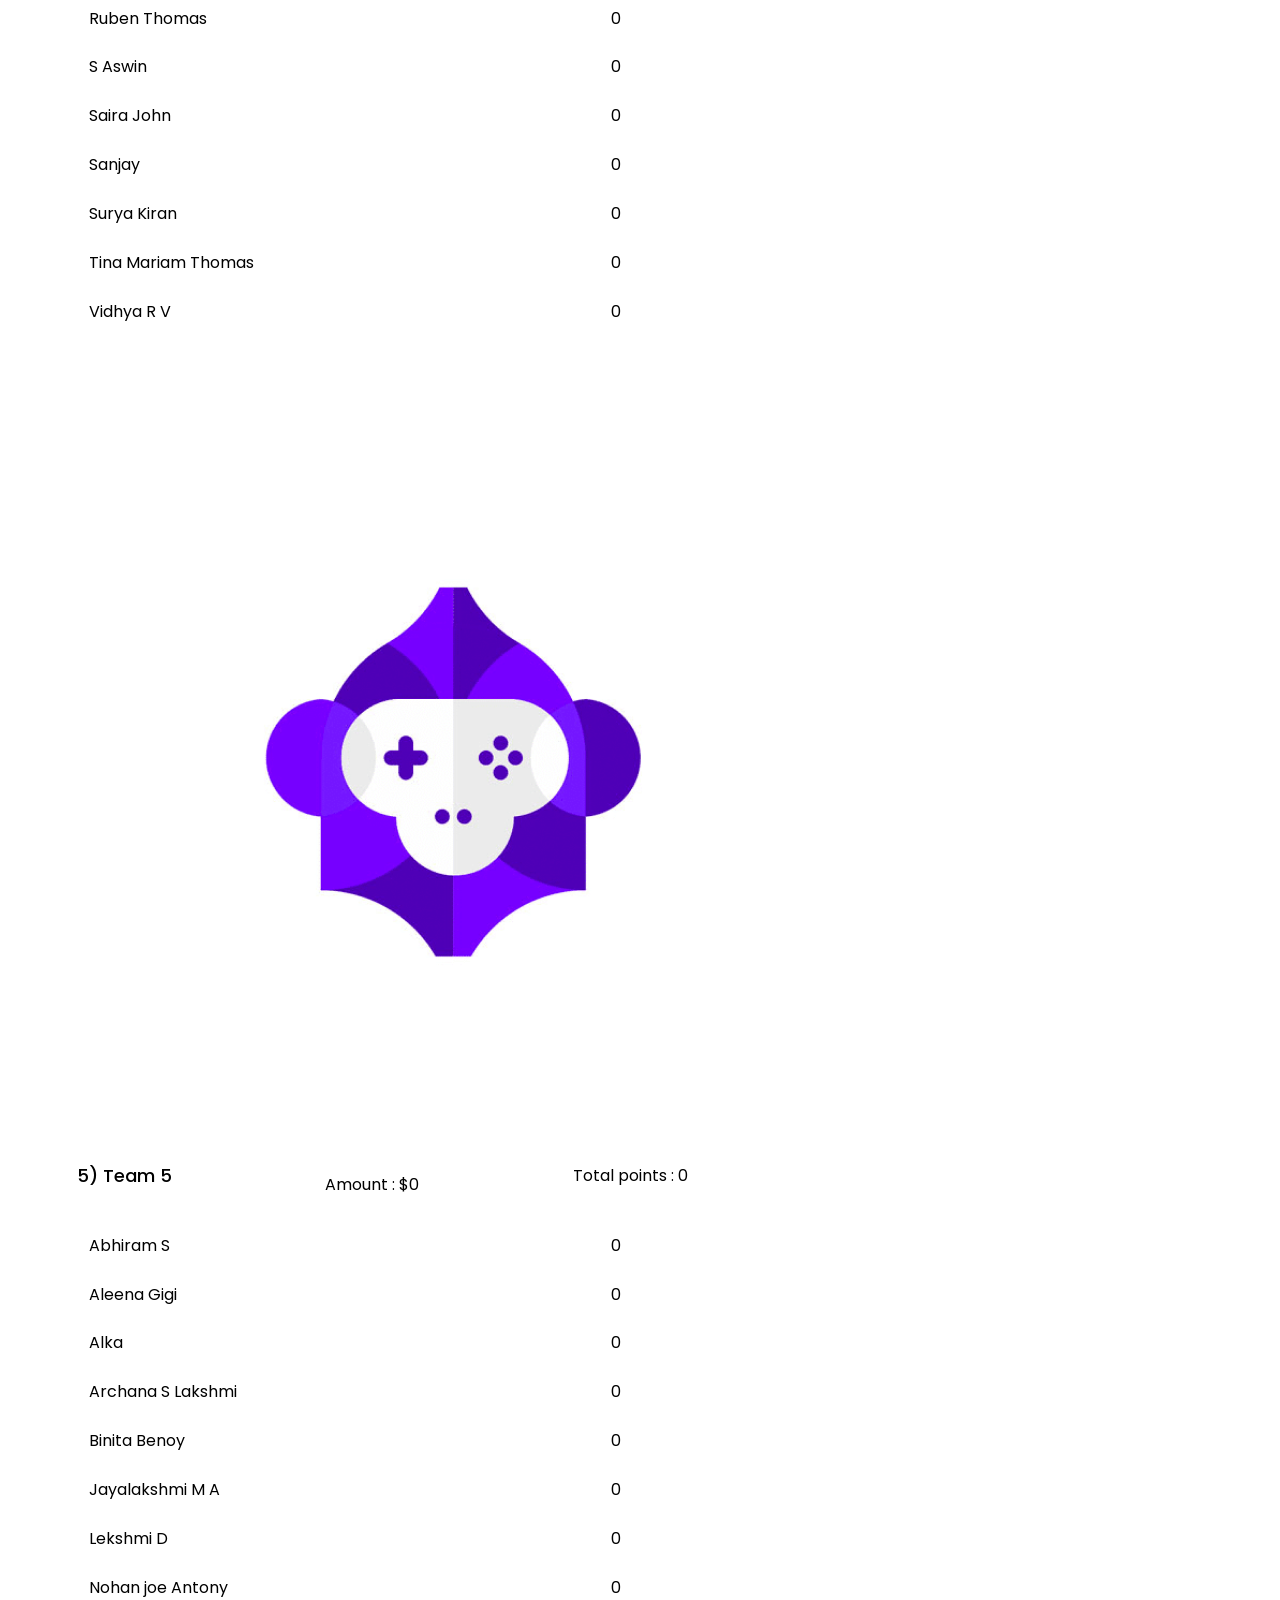
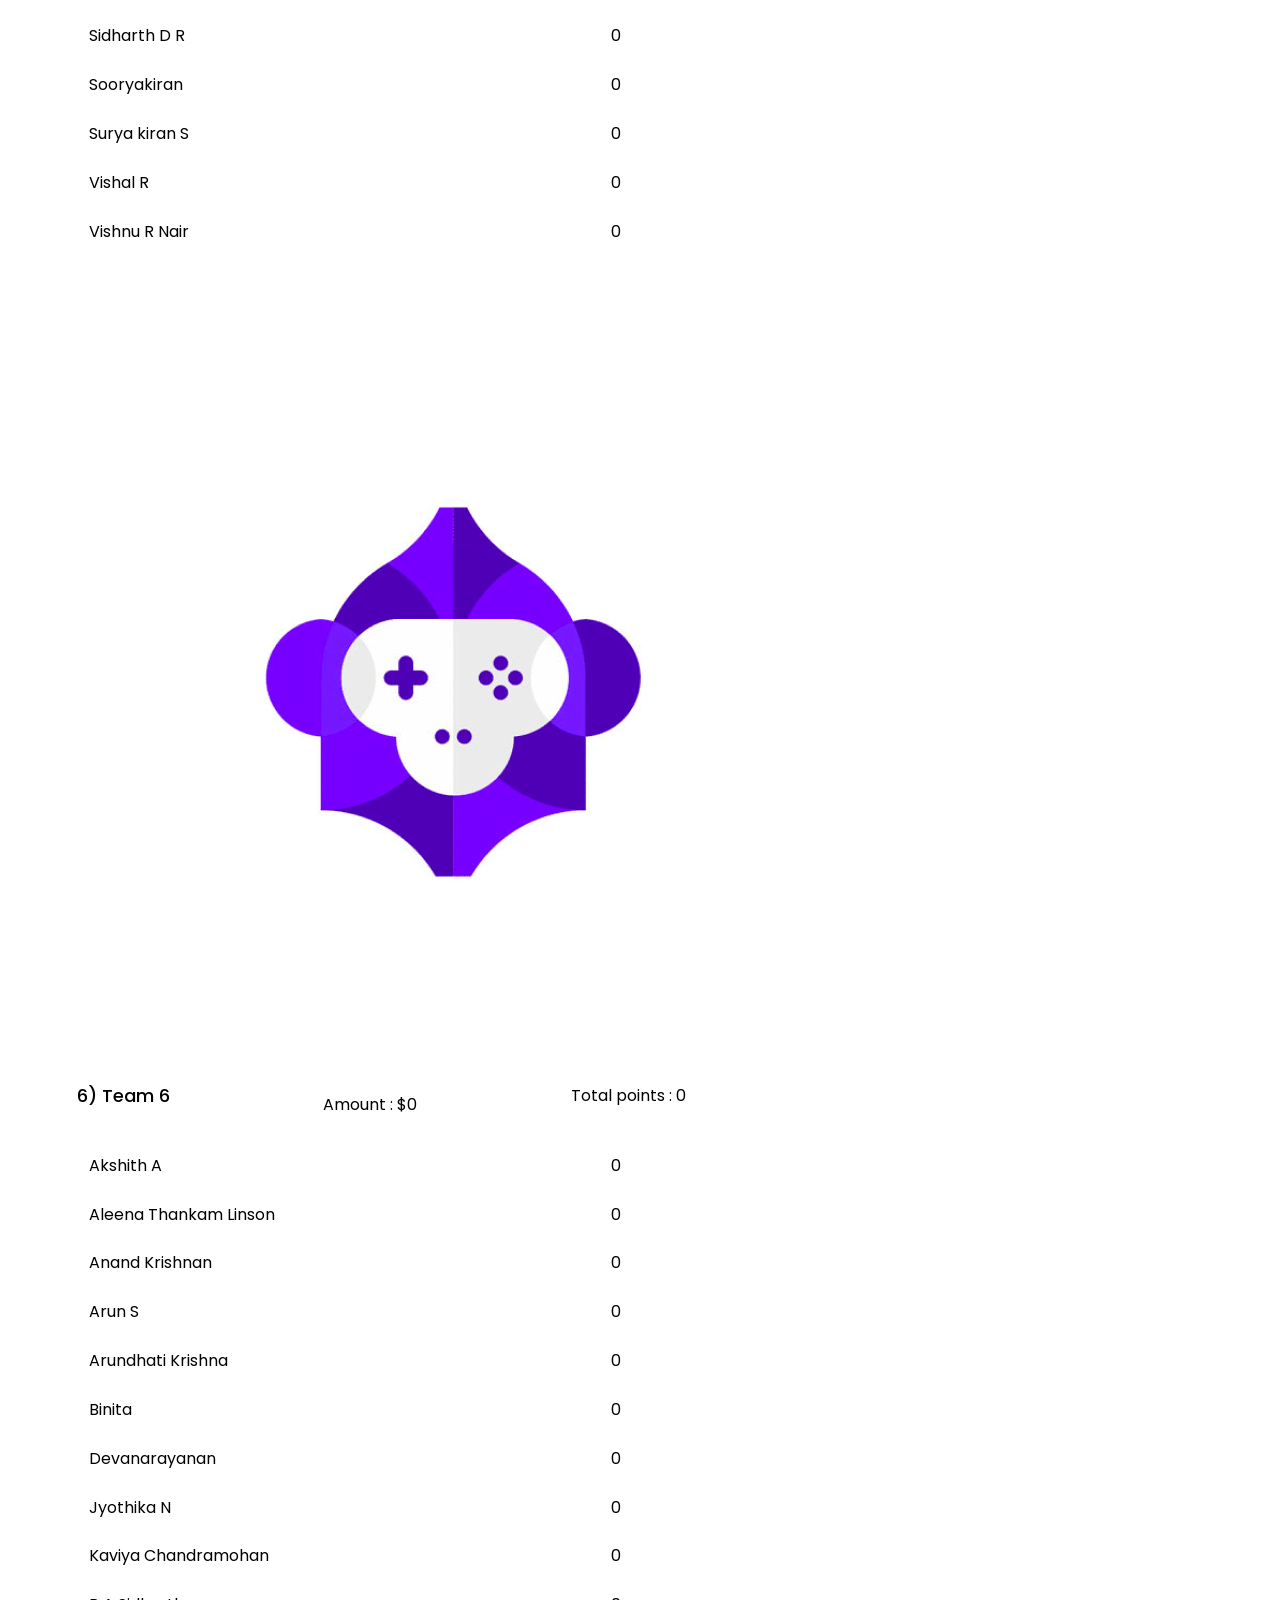
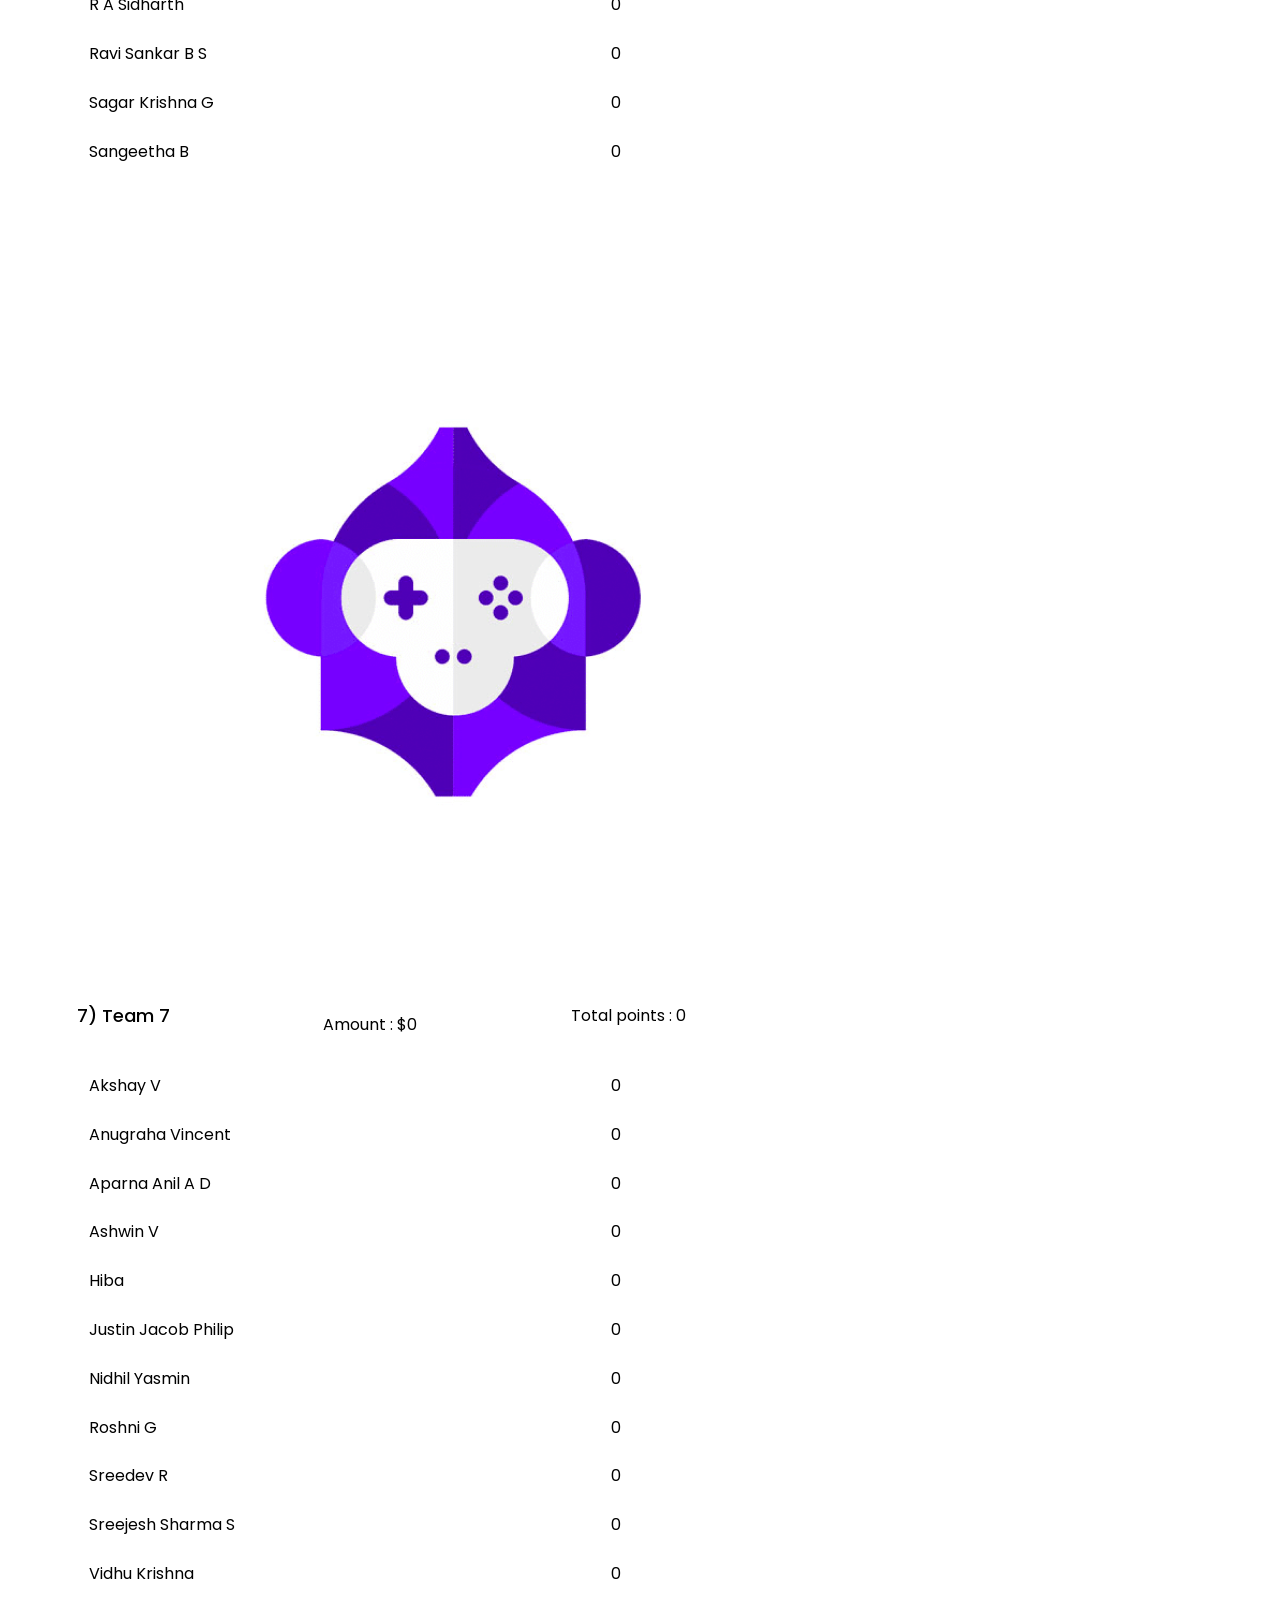
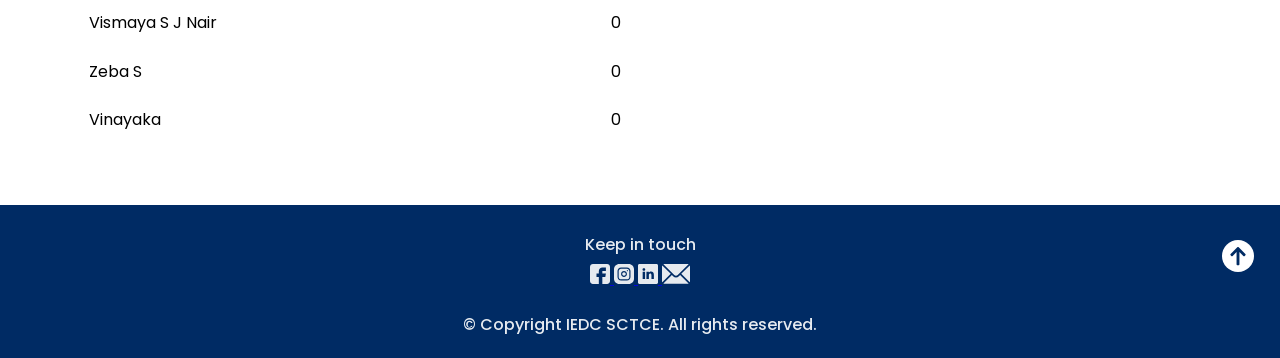
==== commit fe9e6fa0: "Update index.html" ====
--- a/index.html
+++ b/index.html
@@ -34,21 +34,21 @@
           <img src="images/first.svg" />
           <p class="team-name">Team 1</p>
         </div>
-        <p class="team-points">159 points</p>
+        <p class="team-points">0 points</p>
       </div>
       <div class="positions2">
         <div class="img-name">
           <img src="images/second.svg" />
           <p class="team-name">Team 2</p>
         </div>
-        <p class="team-points">109 points</p>
+        <p class="team-points">0 points</p>
       </div>
       <div class="positions2">
         <div class="img-name">
           <img src="images/third.svg" />
           <p class="team-name">Team 3</p>
         </div>
-        <p class="team-points">59 points</p>
+        <p class="team-points">0 points</p>
       </div>
     </div>
     <div class="scoreboard">
@@ -58,8 +58,8 @@
           <img src="images/teamlogo1.png" class="team-logo" />
           <div class="header-text">
             <p class="team-header-title">1) Team 1</p>
-            <p class="team-header-text">Amount : $200</p>
-            <p class="team-header-text">Total points : 159</p>
+            <p class="team-header-text">Amount : $0</p>
+            <p class="team-header-text">Total points : 0</p>
           </div>
         </div>
         <div class="players">
@@ -119,9 +119,9 @@
           <div class="header-text">
             <p class="team-header-title">2) Team 2</p>
             <p class="team-header-text" style="margin-top: 2vh">
-              Amount : $200
+              Amount : $0
             </p>
-            <p class="team-header-text">Total points : 159</p>
+            <p class="team-header-text">Total points : 0</p>
           </div>
         </div>
         <div class="players">
@@ -185,9 +185,9 @@
           <div class="header-text">
             <p class="team-header-title">3) Team 3</p>
             <p class="team-header-text" style="margin-top: 2vh">
-              Amount : $200
+              Amount : $0
             </p>
-            <p class="team-header-text">Total points : 159</p>
+            <p class="team-header-text">Total points : 0</p>
           </div>
         </div>
         <div class="players">
@@ -216,35 +216,27 @@
             <p class="player-text">0</p>
           </div>
           <div class="player">
-            <p>Player Name P1</p>
-            <p class="player-text">0</p>
-          </div>
-          <div class="player">
-            <p>Player Name P1</p>
-            <p class="player-text">0</p>
-          </div>
-          <div class="player">
-            <p>Player Name P1</p>
-            <p class="player-text">0</p>
-          </div>
-          <div class="player">
-            <p>Player Name P1</p>
-            <p class="player-text">0</p>
-          </div>
-          <div class="player">
-            <p>Player Name P1</p>
-            <p class="player-text">0</p>
-          </div>
-          <div class="player">
-            <p>Player Name P1</p>
-            <p class="player-text">0</p>
-          </div>
-          <div class="player">
-            <p>Player Name P1</p>
-            <p class="player-text">0</p>
-          </div>
-          <div class="player">
-            <p>Player Name P1</p>
+            <p>Aparna P M</p>
+            <p class="player-text">0</p>
+          </div>
+          <div class="player">
+            <p>Aswanth B S</p>
+            <p class="player-text">0</p>
+          </div>
+          <div class="player">
+            <p>Bhagya Lekshmi U</p>
+            <p class="player-text">0</p>
+          </div>
+          <div class="player">
+            <p>Goutham M S</p>
+            <p class="player-text">0</p>
+          </div>
+          <div class="player">
+            <p>Kalidas V B</p>
+            <p class="player-text">0</p>
+          </div>
+          <div class="player">
+            <p>Sidharth S</p>
             <p class="player-text">0</p>
           </div>
         </div>
@@ -255,30 +247,62 @@
           <div class="header-text">
             <p class="team-header-title">4) Team 4</p>
             <p class="team-header-text" style="margin-top: 2vh">
-              Amount : $200
+              Amount : $0
             </p>
-            <p class="team-header-text">Total points : 159</p>
-          </div>
-        </div>
-        <div class="players">
-          <div class="player">
-            <p>Player Name P1</p>
-            <p class="player-text">0</p>
-          </div>
-          <div class="player">
-            <p>Player Name P1</p>
-            <p class="player-text">0</p>
-          </div>
-          <div class="player">
-            <p>Player Name P1</p>
-            <p class="player-text">0</p>
-          </div>
-          <div class="player">
-            <p>Player Name P1</p>
-            <p class="player-text">0</p>
-          </div>
-          <div class="player">
-            <p>Player Name P1</p>
+            <p class="team-header-text">Total points : 0</p>
+          </div>
+        </div>
+        <div class="players">
+          <div class="player">
+            <p>Adityan Siva Prasad</p>
+            <p class="player-text">0</p>
+          </div>
+          <div class="player">
+            <p>Anoop Krishna</p>
+            <p class="player-text">0</p>
+          </div>
+          <div class="player">
+            <p>Daina Mathew</p>
+            <p class="player-text">0</p>
+          </div>
+          <div class="player">
+            <p>Devavrithan</p>
+            <p class="player-text">0</p>
+          </div>
+          <div class="player">
+            <p>Ganga M K</p>
+            <p class="player-text">0</p>
+          </div>
+          <div class="player">
+            <p>Kaviya</p>
+            <p class="player-text">0</p>
+          </div>
+          <div class="player">
+            <p>Ruben Thomas</p>
+            <p class="player-text">0</p>
+          </div>
+          <div class="player">
+            <p>S Aswin</p>
+            <p class="player-text">0</p>
+          </div>
+          <div class="player">
+            <p>Saira John</p>
+            <p class="player-text">0</p>
+          </div>
+          <div class="player">
+            <p>Sanjay</p>
+            <p class="player-text">0</p>
+          </div>
+          <div class="player">
+            <p>Surya Kiran</p>
+            <p class="player-text">0</p>
+          </div>
+          <div class="player">
+            <p>Tina Mariam Thomas</p>
+            <p class="player-text">0</p>
+          </div>
+          <div class="player">
+            <p>Vidhya R V</p>
             <p class="player-text">0</p>
           </div>
         </div>
@@ -289,30 +313,62 @@
           <div class="header-text">
             <p class="team-header-title">5) Team 5</p>
             <p class="team-header-text" style="margin-top: 2vh">
-              Amount : $200
+              Amount : $0
             </p>
-            <p class="team-header-text">Total points : 159</p>
-          </div>
-        </div>
-        <div class="players">
-          <div class="player">
-            <p>Player Name P1</p>
-            <p class="player-text">0</p>
-          </div>
-          <div class="player">
-            <p>Player Name P1</p>
-            <p class="player-text">0</p>
-          </div>
-          <div class="player">
-            <p>Player Name P1</p>
-            <p class="player-text">0</p>
-          </div>
-          <div class="player">
-            <p>Player Name P1</p>
-            <p class="player-text">0</p>
-          </div>
-          <div class="player">
-            <p>Player Name P1</p>
+            <p class="team-header-text">Total points : 0</p>
+          </div>
+        </div>
+        <div class="players">
+          <div class="player">
+            <p>Abhiram S</p>
+            <p class="player-text">0</p>
+          </div>
+          <div class="player">
+            <p>Aleena Gigi</p>
+            <p class="player-text">0</p>
+          </div>
+          <div class="player">
+            <p>Alka</p>
+            <p class="player-text">0</p>
+          </div>
+          <div class="player">
+            <p>Archana S Lakshmi</p>
+            <p class="player-text">0</p>
+          </div>
+          <div class="player">
+            <p>Binita Benoy</p>
+            <p class="player-text">0</p>
+          </div>
+          <div class="player">
+            <p>Jayalakshmi M A</p>
+            <p class="player-text">0</p>
+          </div>
+          <div class="player">
+            <p>Lekshmi D</p>
+            <p class="player-text">0</p>
+          </div>
+          <div class="player">
+            <p>Nohan joe Antony</p>
+            <p class="player-text">0</p>
+          </div>
+          <div class="player">
+            <p>Sidharth D R</p>
+            <p class="player-text">0</p>
+          </div>
+          <div class="player">
+            <p>Sooryakiran</p>
+            <p class="player-text">0</p>
+          </div>
+          <div class="player">
+            <p>Surya kiran S</p>
+            <p class="player-text">0</p>
+          </div>
+          <div class="player">
+            <p>Vishal R</p>
+            <p class="player-text">0</p>
+          </div>
+          <div class="player">
+            <p>Vishnu R Nair</p>
             <p class="player-text">0</p>
           </div>
         </div>
@@ -323,30 +379,62 @@
           <div class="header-text">
             <p class="team-header-title">6) Team 6</p>
             <p class="team-header-text" style="margin-top: 2vh">
-              Amount : $200
+              Amount : $0
             </p>
-            <p class="team-header-text">Total points : 159</p>
-          </div>
-        </div>
-        <div class="players">
-          <div class="player">
-            <p>Player Name P1</p>
-            <p class="player-text">0</p>
-          </div>
-          <div class="player">
-            <p>Player Name P1</p>
-            <p class="player-text">0</p>
-          </div>
-          <div class="player">
-            <p>Player Name P1</p>
-            <p class="player-text">0</p>
-          </div>
-          <div class="player">
-            <p>Player Name P1</p>
-            <p class="player-text">0</p>
-          </div>
-          <div class="player">
-            <p>Player Name P1</p>
+            <p class="team-header-text">Total points : 0</p>
+          </div>
+        </div>
+        <div class="players">
+          <div class="player">
+            <p>Akshith A</p>
+            <p class="player-text">0</p>
+          </div>
+          <div class="player">
+            <p>Aleena Thankam Linson</p>
+            <p class="player-text">0</p>
+          </div>
+          <div class="player">
+            <p>Anand Krishnan</p>
+            <p class="player-text">0</p>
+          </div>
+          <div class="player">
+            <p>Arun S</p>
+            <p class="player-text">0</p>
+          </div>
+          <div class="player">
+            <p>Arundhati Krishna</p>
+            <p class="player-text">0</p>
+          </div>
+          <div class="player">
+            <p>Binita</p>
+            <p class="player-text">0</p>
+          </div>
+          <div class="player">
+            <p>Devanarayanan</p>
+            <p class="player-text">0</p>
+          </div>
+          <div class="player">
+            <p>Jyothika N</p>
+            <p class="player-text">0</p>
+          </div>
+          <div class="player">
+            <p>Kaviya Chandramohan</p>
+            <p class="player-text">0</p>
+          </div>
+          <div class="player">
+            <p>R A Sidharth</p>
+            <p class="player-text">0</p>
+          </div>
+          <div class="player">
+            <p>Ravi Sankar B S</p>
+            <p class="player-text">0</p>
+          </div>
+          <div class="player">
+            <p>Sagar Krishna G</p>
+            <p class="player-text">0</p>
+          </div>
+          <div class="player">
+            <p>Sangeetha B</p>
             <p class="player-text">0</p>
           </div>
         </div>
@@ -357,30 +445,66 @@
           <div class="header-text">
             <p class="team-header-title">7) Team 7</p>
             <p class="team-header-text" style="margin-top: 2vh">
-              Amount : $200
+              Amount : $0
             </p>
-            <p class="team-header-text">Total points : 159</p>
-          </div>
-        </div>
-        <div class="players">
-          <div class="player">
-            <p>Player Name P1</p>
-            <p class="player-text">0</p>
-          </div>
-          <div class="player">
-            <p>Player Name P1</p>
-            <p class="player-text">0</p>
-          </div>
-          <div class="player">
-            <p>Player Name P1</p>
-            <p class="player-text">0</p>
-          </div>
-          <div class="player">
-            <p>Player Name P1</p>
-            <p class="player-text">0</p>
-          </div>
-          <div class="player">
-            <p>Player Name P1</p>
+            <p class="team-header-text">Total points : 0</p>
+          </div>
+        </div>
+        <div class="players">
+          <div class="player">
+            <p>Akshay V</p>
+            <p class="player-text">0</p>
+          </div>
+          <div class="player">
+            <p>Anugraha Vincent</p>
+            <p class="player-text">0</p>
+          </div>
+          <div class="player">
+            <p>Aparna Anil A D</p>
+            <p class="player-text">0</p>
+          </div>
+          <div class="player">
+            <p>Ashwin V</p>
+            <p class="player-text">0</p>
+          </div>
+          <div class="player">
+            <p>Hiba</p>
+            <p class="player-text">0</p>
+          </div>
+          <div class="player">
+            <p>Justin Jacob Philip</p>
+            <p class="player-text">0</p>
+          </div>
+          <div class="player">
+            <p>Nidhil Yasmin</p>
+            <p class="player-text">0</p>
+          </div>
+          <div class="player">
+            <p>Roshni G</p>
+            <p class="player-text">0</p>
+          </div>
+          <div class="player">
+            <p>Sreedev R</p>
+            <p class="player-text">0</p>
+          </div>
+          <div class="player">
+            <p>Sreejesh Sharma S</p>
+            <p class="player-text">0</p>
+          </div>
+          <div class="player">
+            <p>Vidhu Krishna</p>
+            <p class="player-text">0</p>
+          </div>
+          <div class="player">
+            <p>Vismaya S J Nair</p>
+            <p class="player-text">0</p>
+          </div>
+          <div class="player">
+            <p>Zeba S</p>
+            <p class="player-text">0</p>
+          </div>
+          <div class="player">
+            <p>Vinayaka</p>
             <p class="player-text">0</p>
           </div>
         </div>
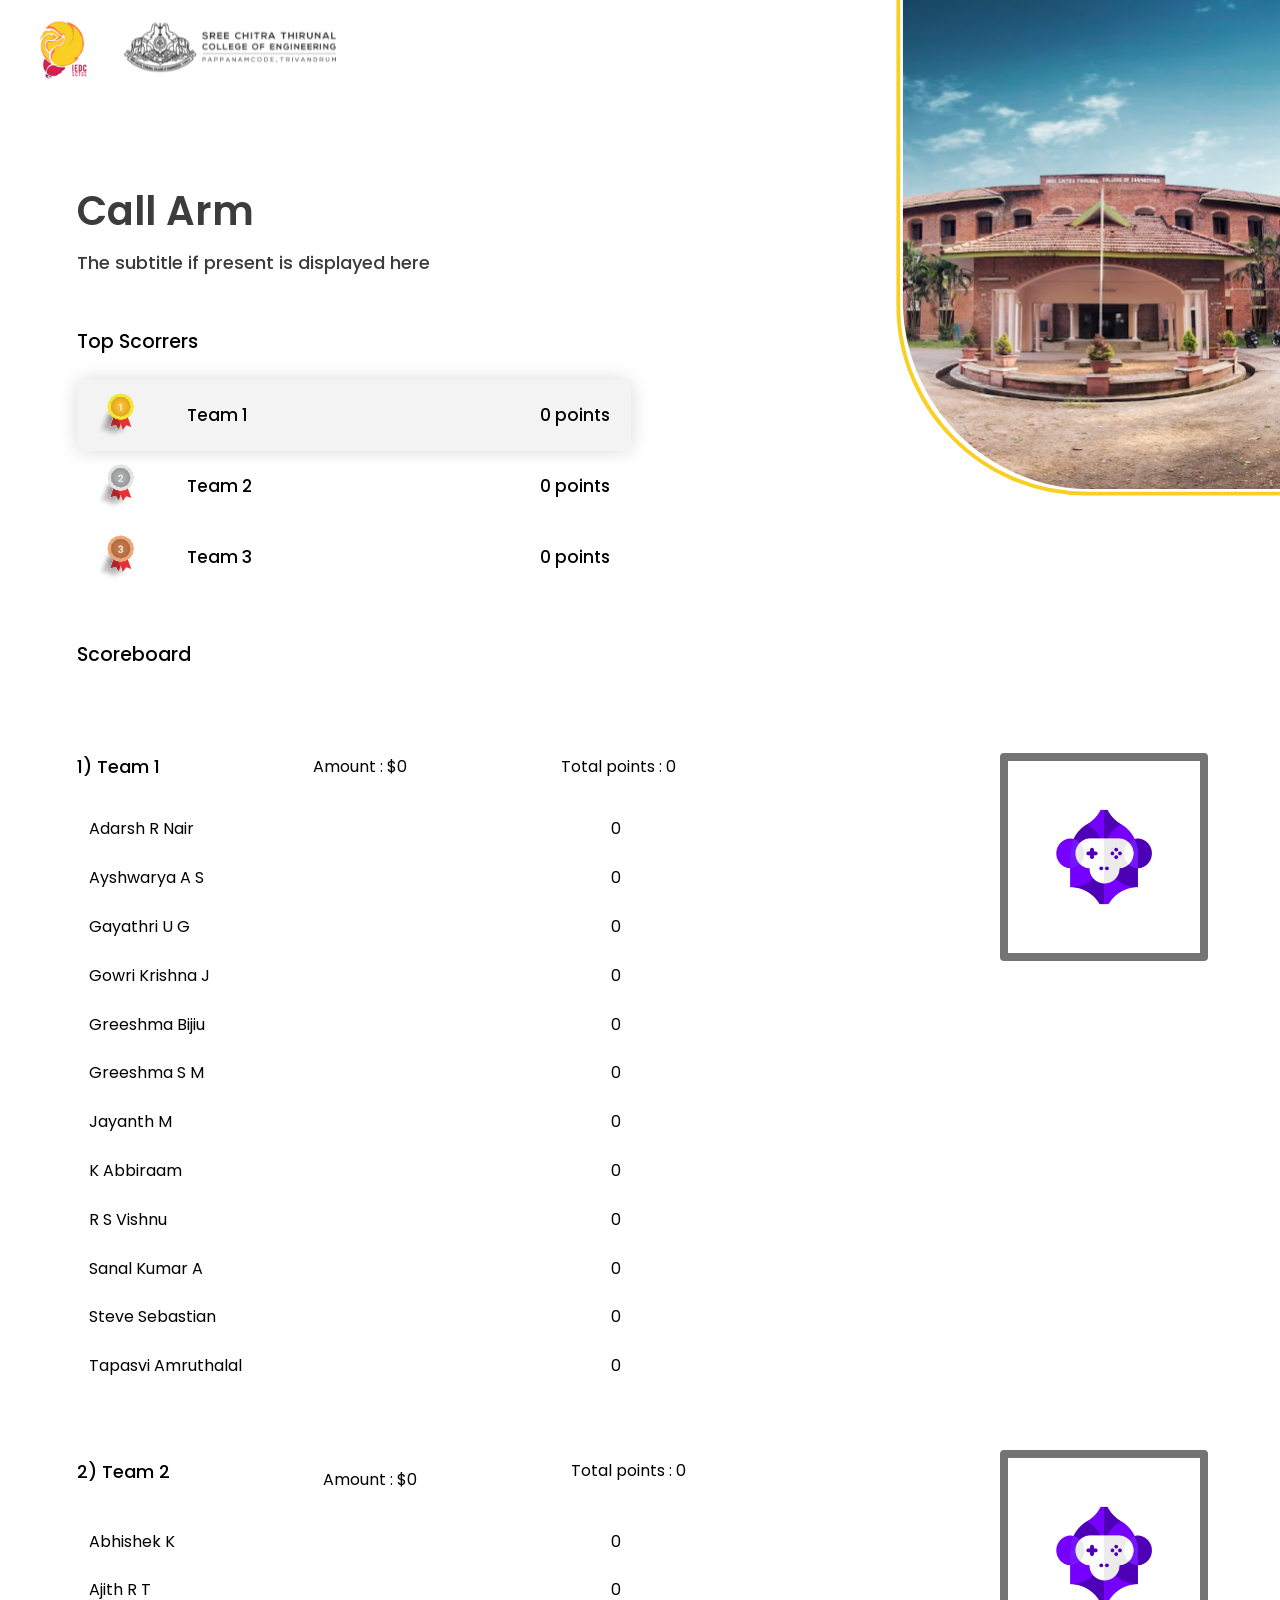
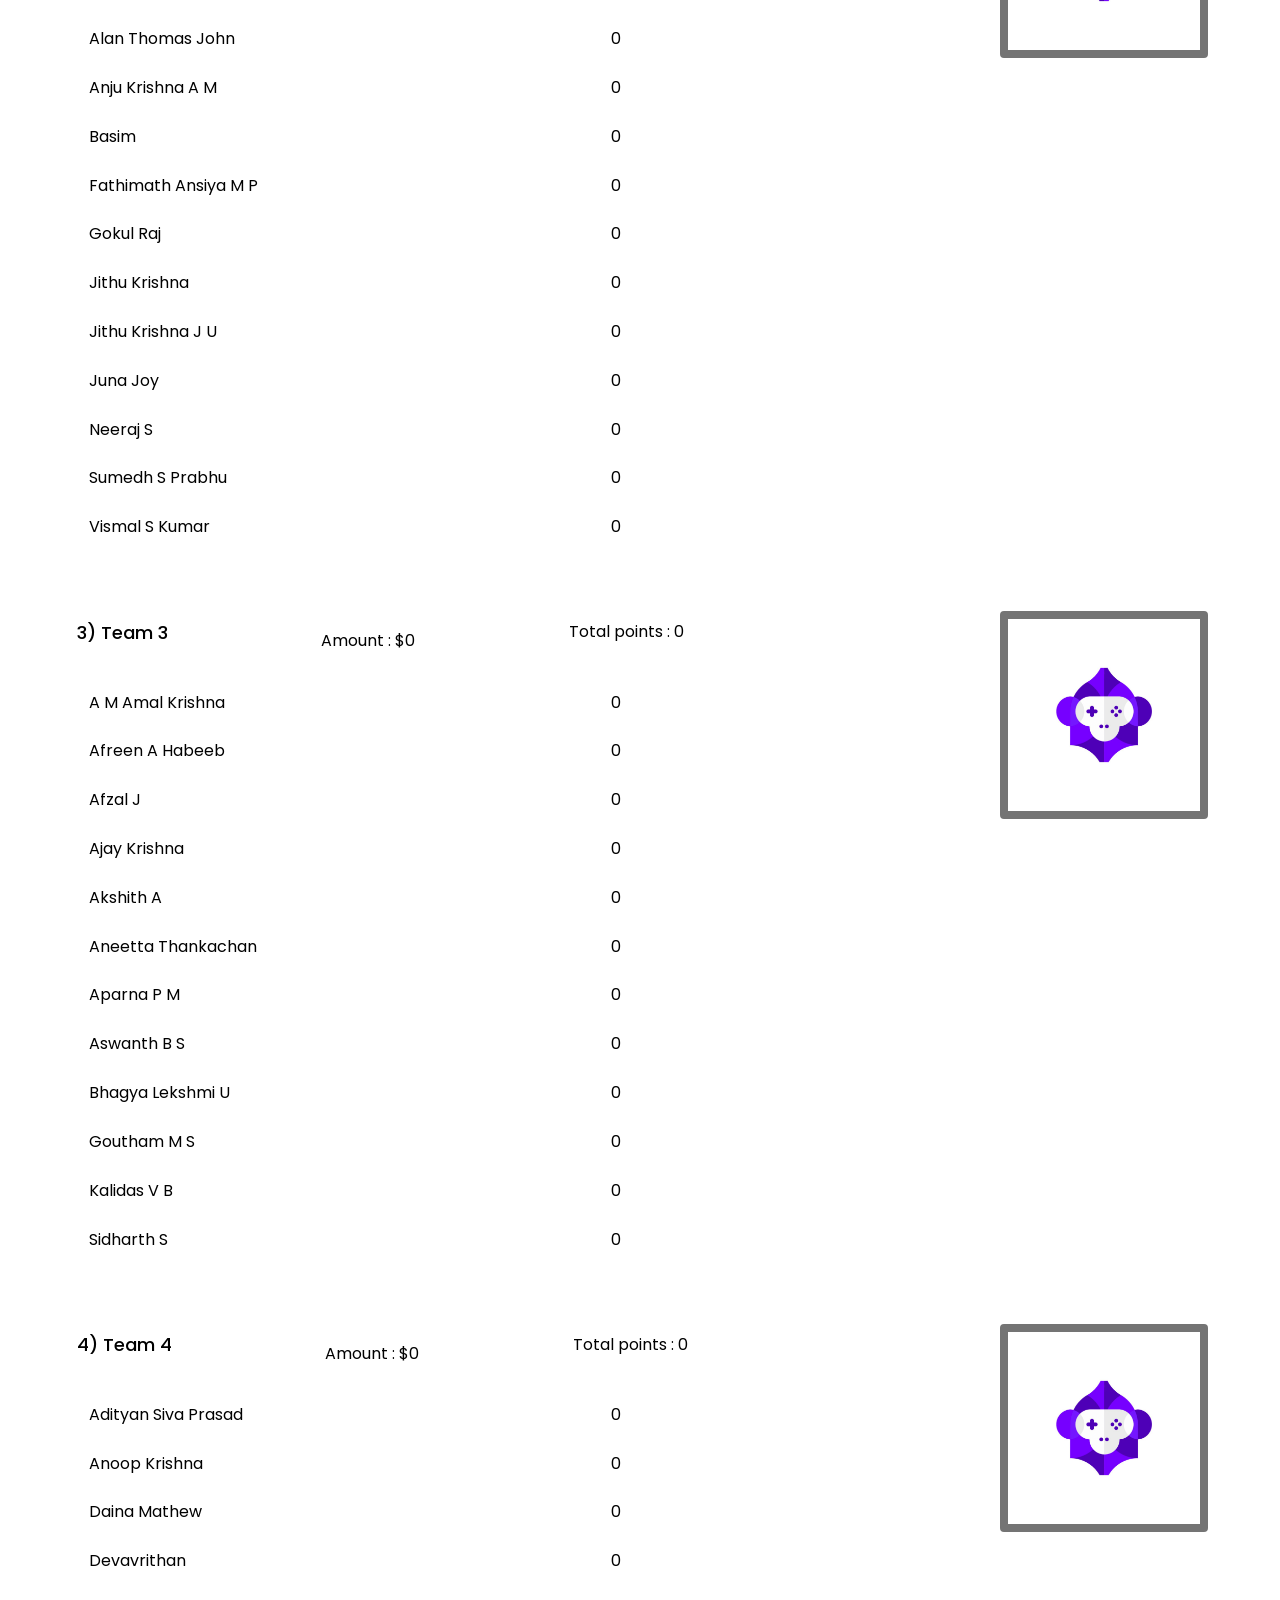
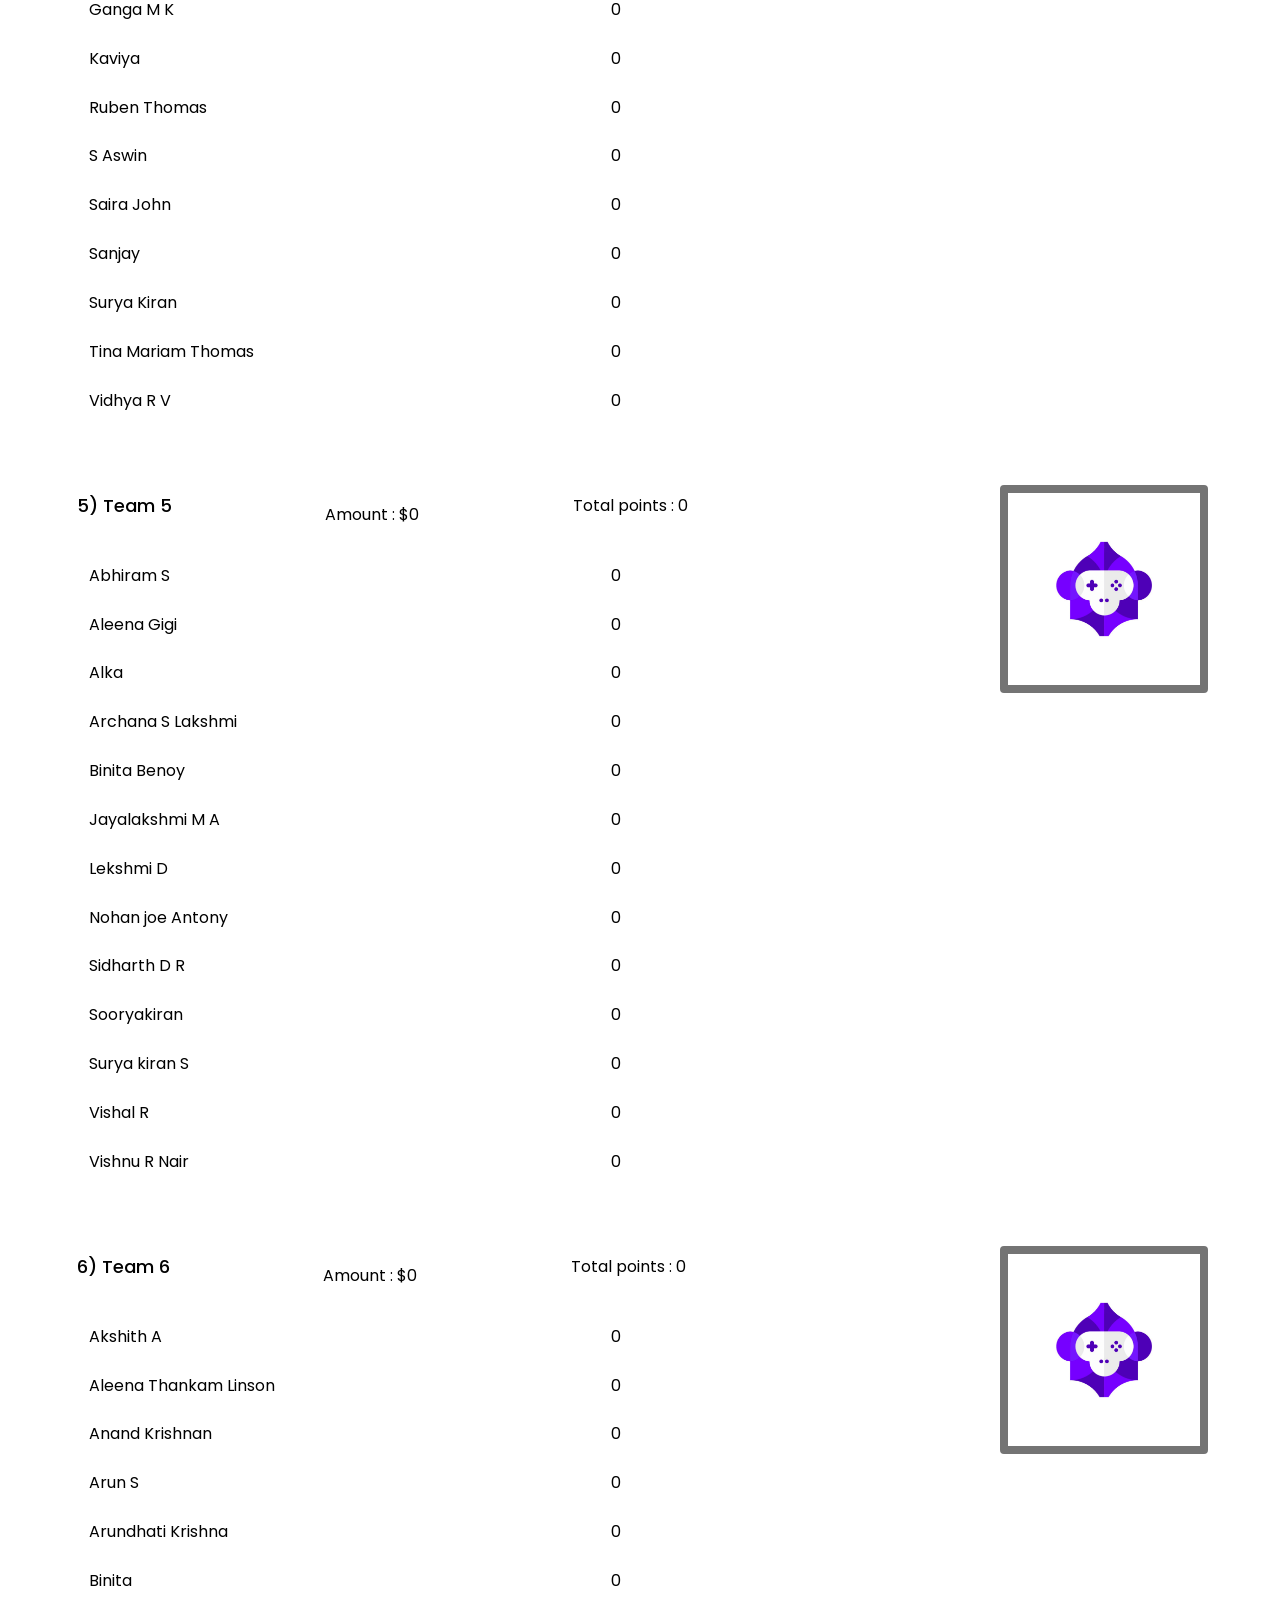
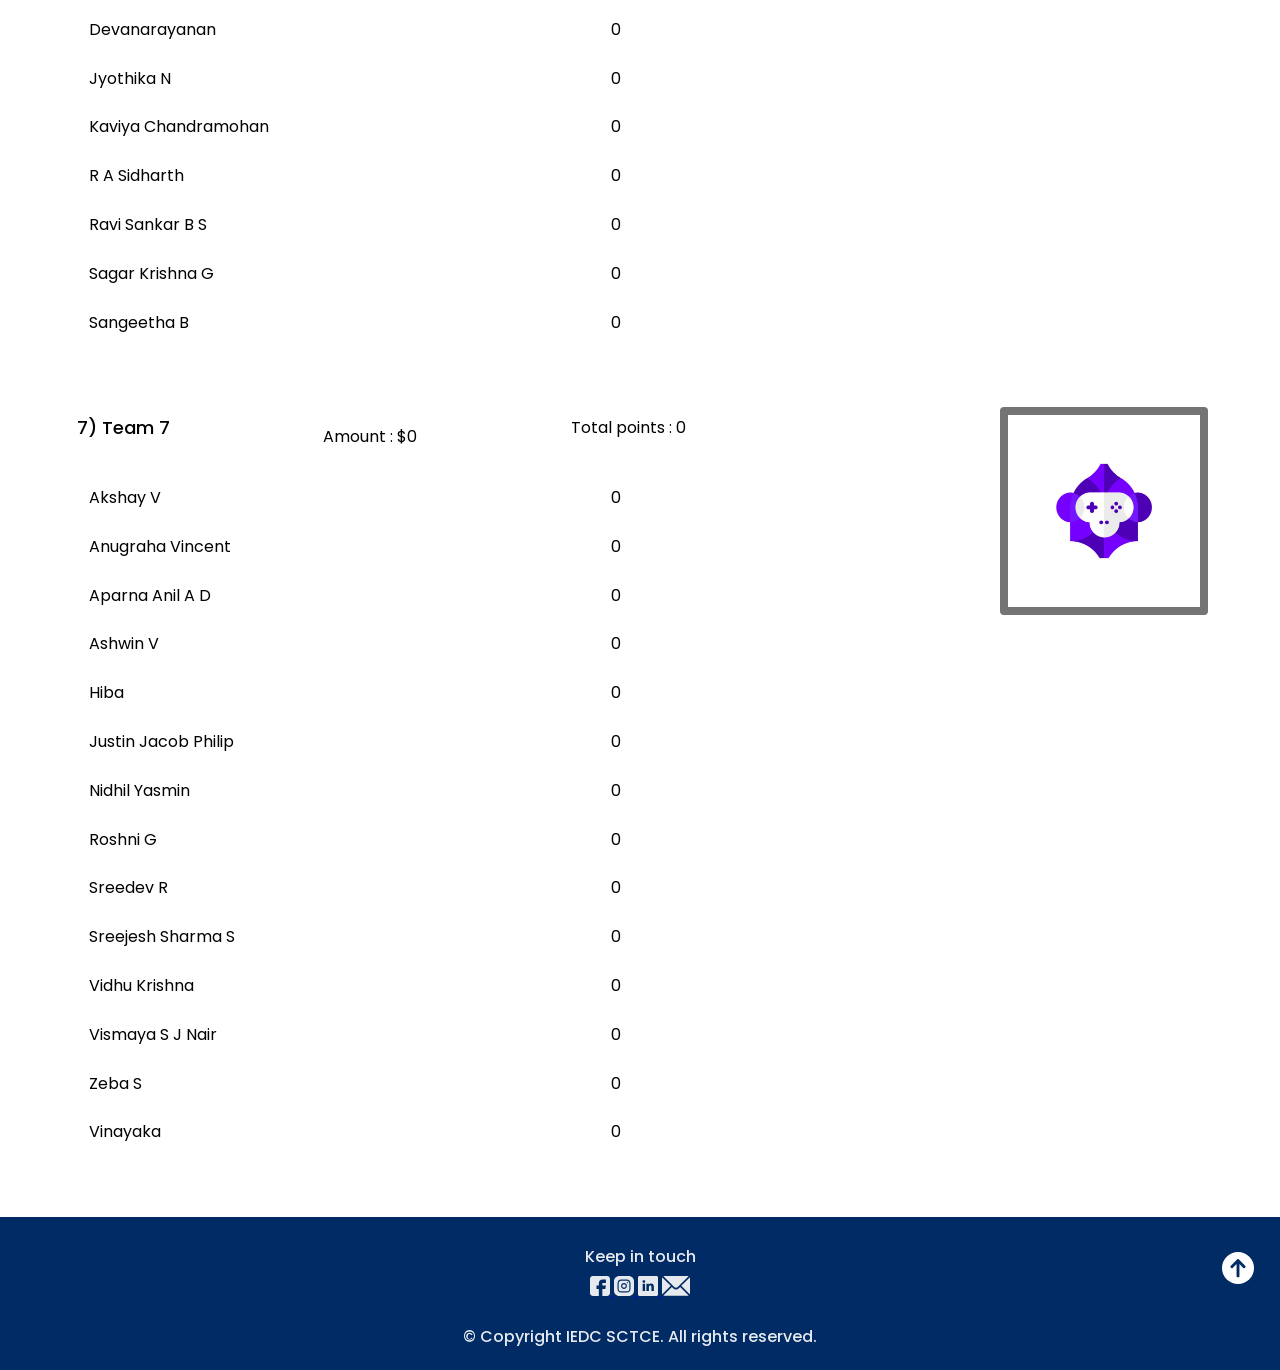
==== commit 81452c1a: "Update index.html" ====
--- a/index.html
+++ b/index.html
@@ -24,7 +24,7 @@
       </a>
     </div>
     <div>
-      <p class="main-title">The company<br />title</p>
+      <p class="main-title">Call Arm</p>
       <p class="sub-title">The subtitle if present is displayed here</p>
     </div>
     <div class="prize">
--- a/style.css
+++ b/style.css
@@ -109,8 +109,6 @@
   font-size: 1.5vw;
   line-height: 52px;
   margin-top: 3%;
-  margin-bottom: 3%;
-}
 }
 .team-logo {
   width: 15vw;
